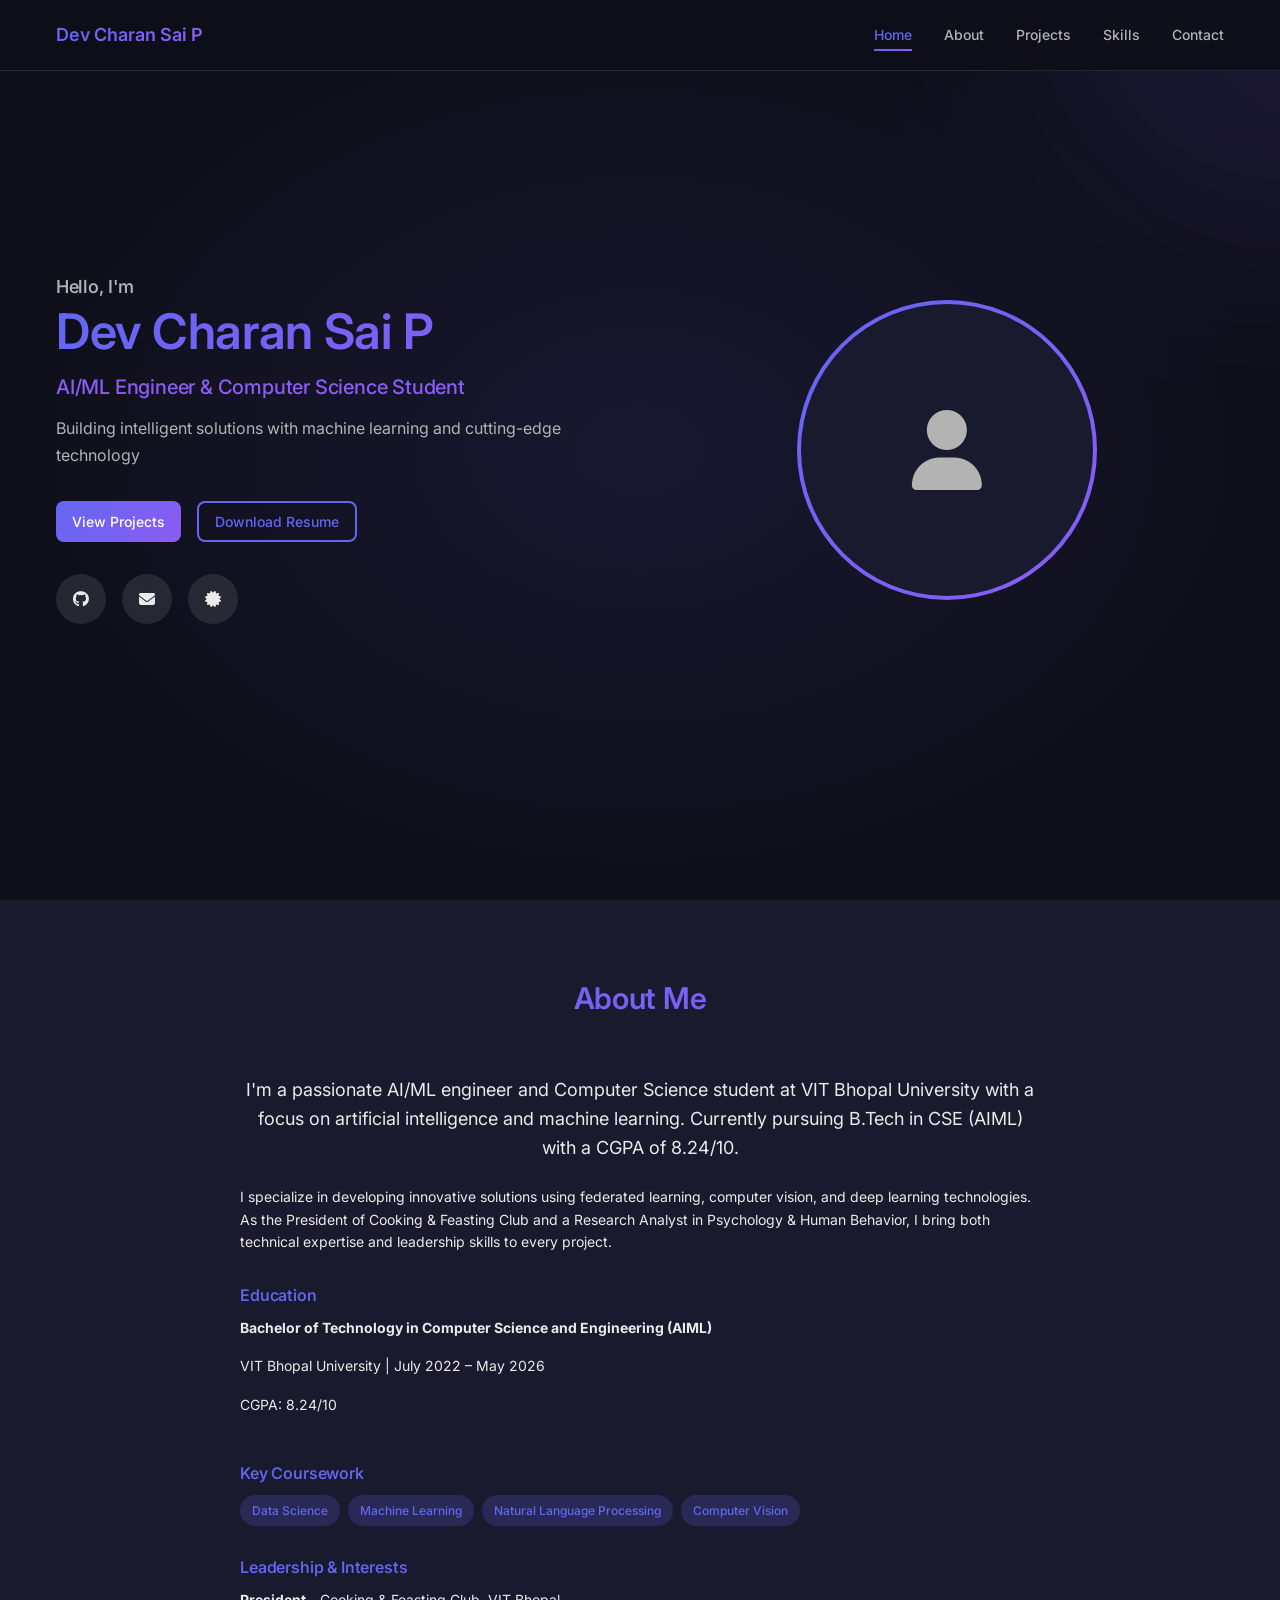
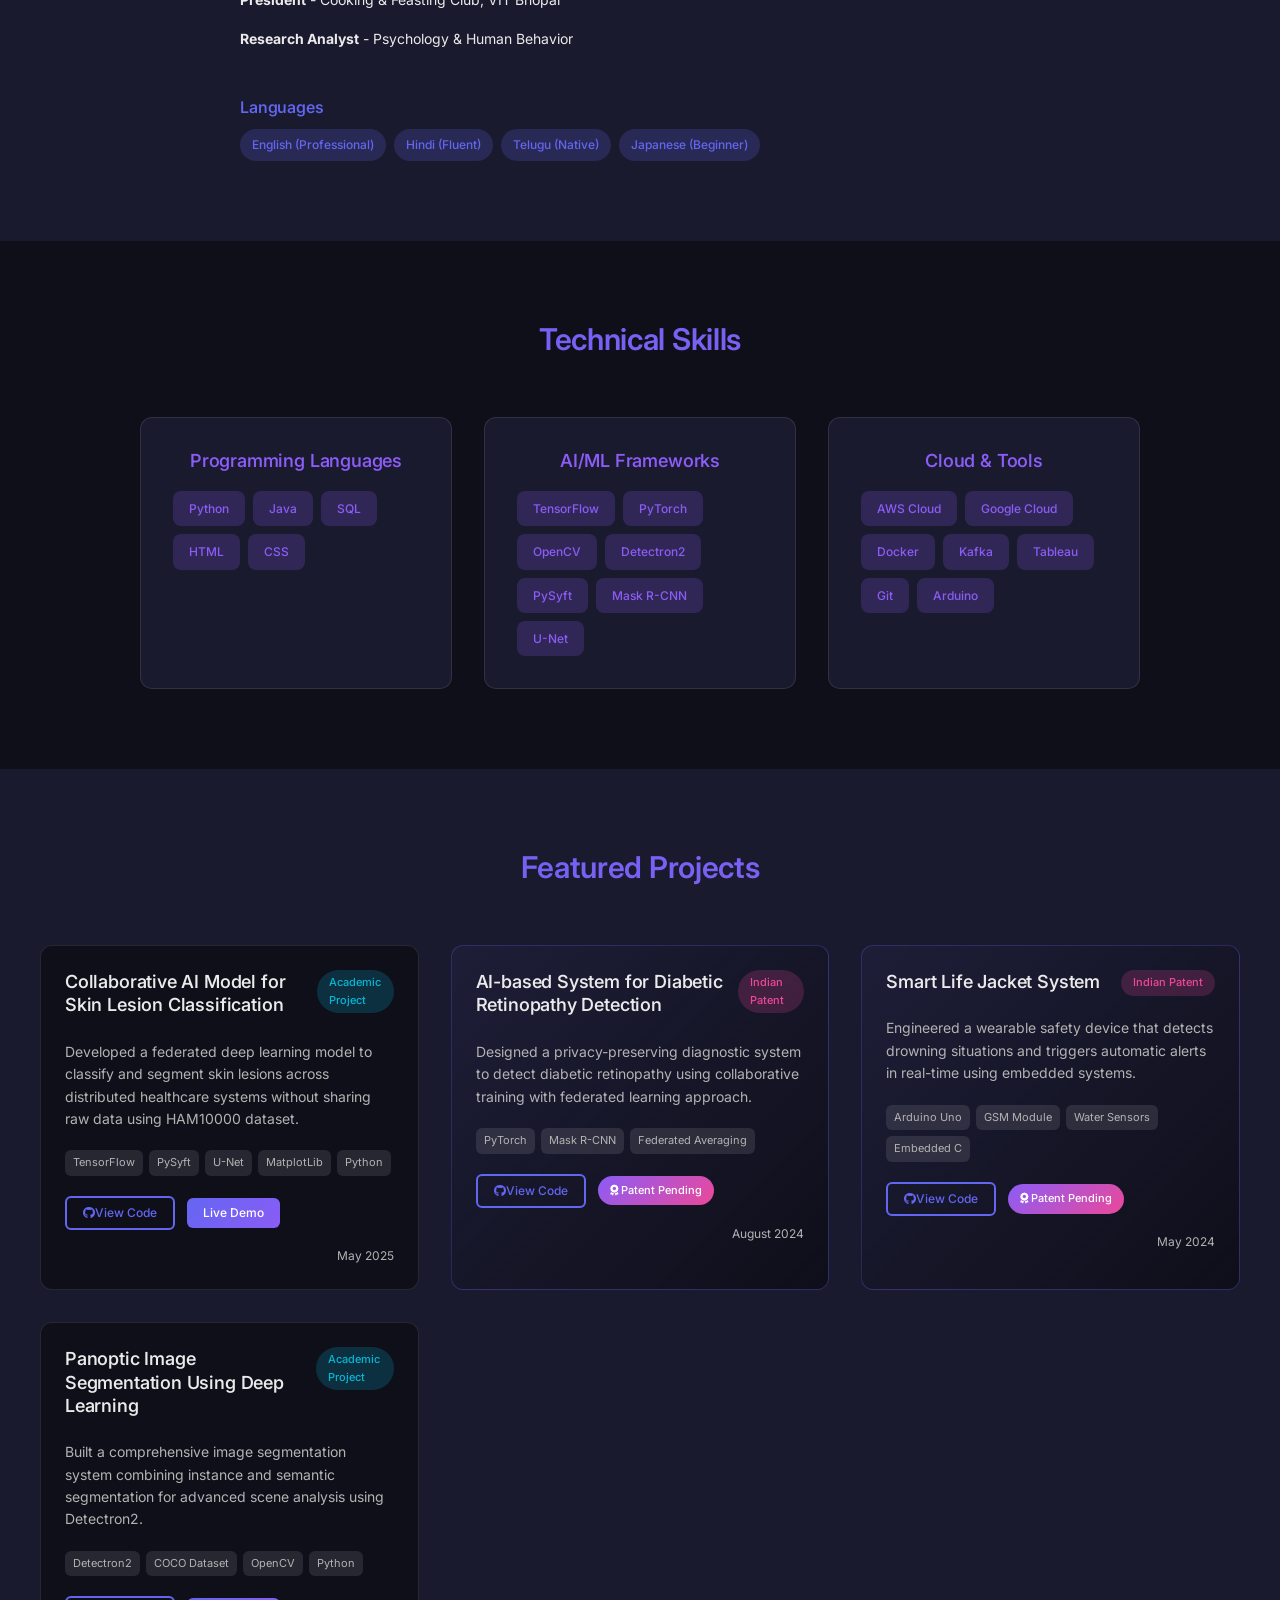
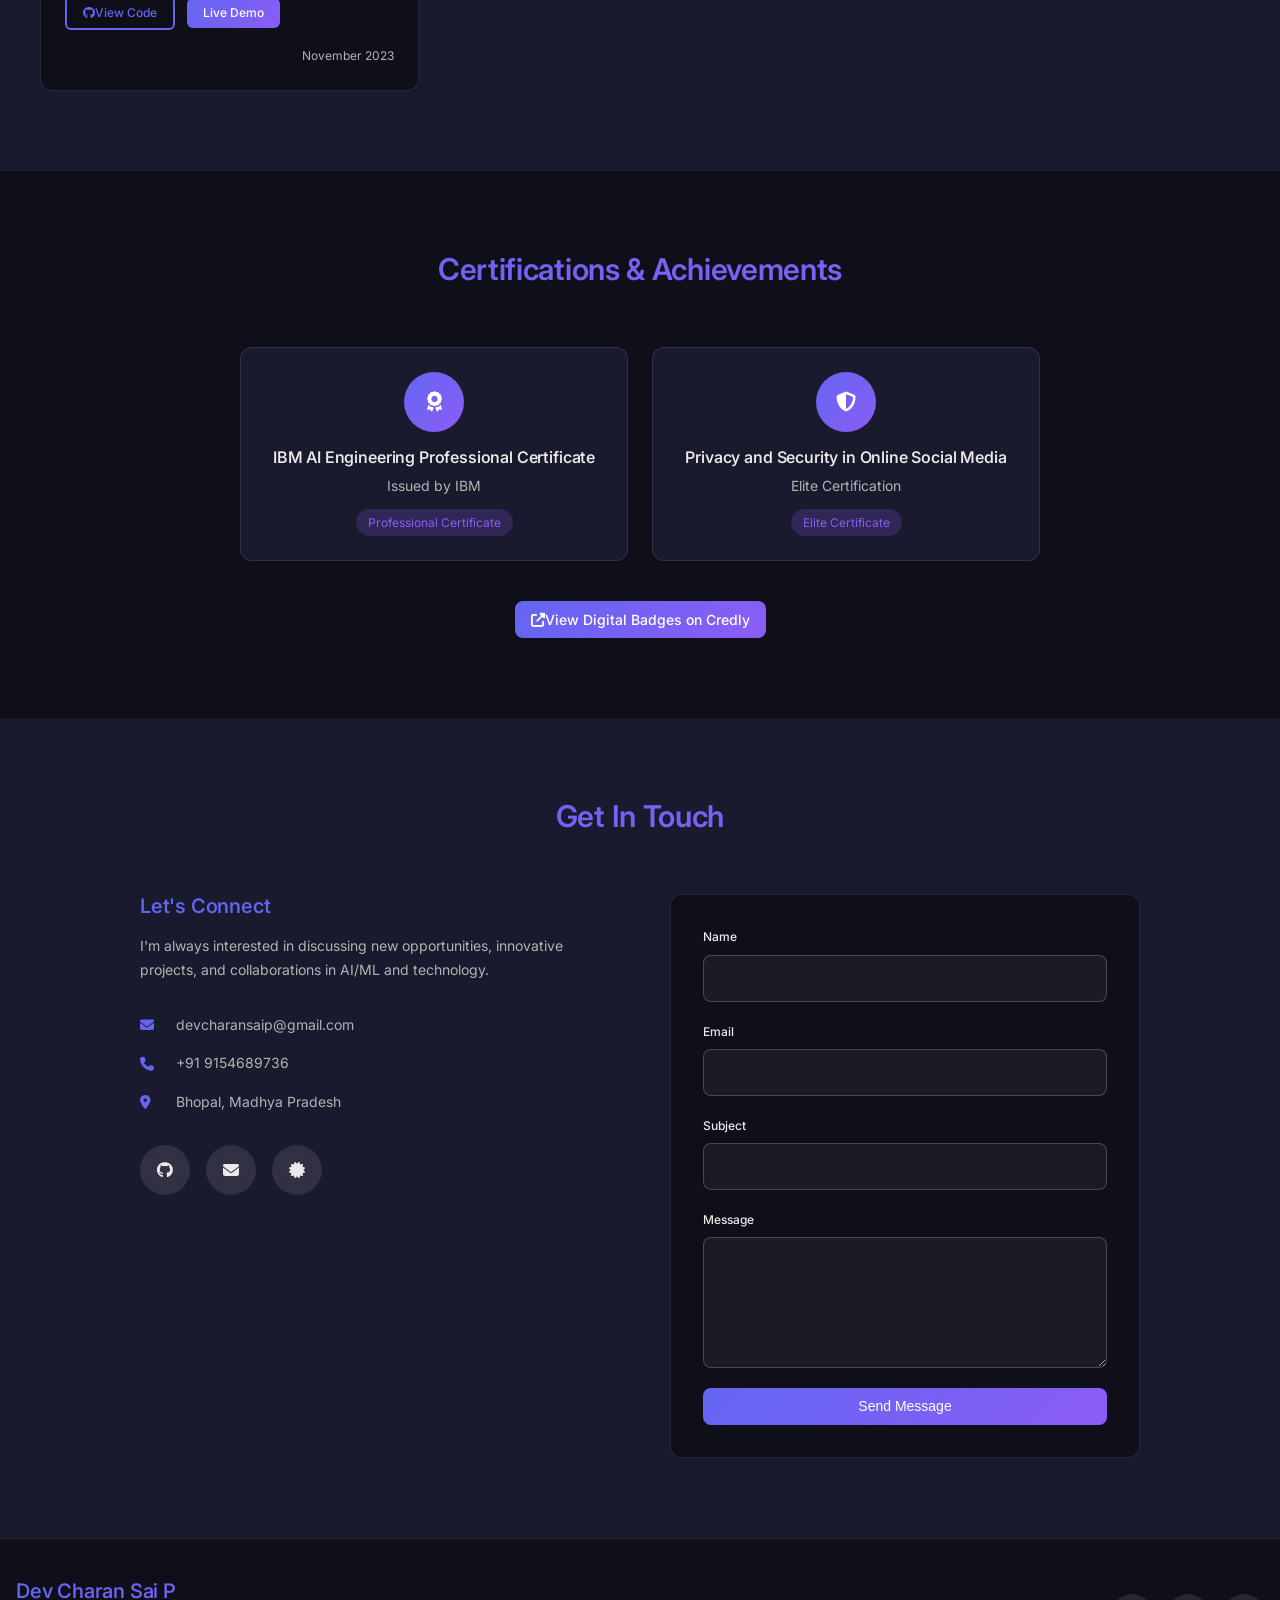
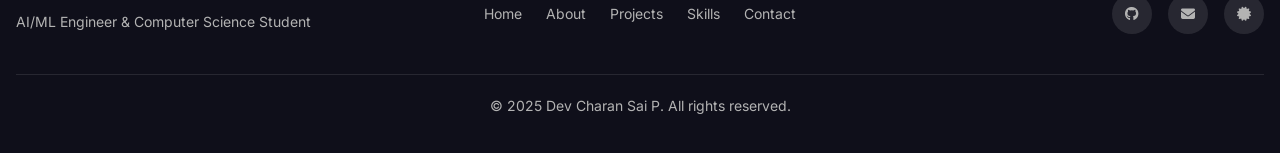
==== index.html @ 5c7ad980 "Add files via upload" ====
<!DOCTYPE html>
<html lang="en">
<head>
    <meta charset="UTF-8">
    <meta name="viewport" content="width=device-width, initial-scale=1.0">
    <title>Dev Charan Sai P - AI/ML Engineer & Computer Science Student</title>
    <meta name="description" content="AI/ML Engineer and Computer Science student specializing in federated learning, computer vision, and deep learning technologies.">
    <meta name="keywords" content="AI, Machine Learning, Computer Vision, Python, TensorFlow, PyTorch, Portfolio">
    <meta name="author" content="Dev Charan Sai P">
    <link rel="stylesheet" href="style.css">
    <link rel="preconnect" href="https://fonts.googleapis.com">
    <link rel="preconnect" href="https://fonts.gstatic.com" crossorigin>
    <link href="https://fonts.googleapis.com/css2?family=Inter:wght@300;400;500;600;700&display=swap" rel="stylesheet">
    <link rel="stylesheet" href="https://cdnjs.cloudflare.com/ajax/libs/font-awesome/6.4.0/css/all.min.css">
</head>
<body>
    <!-- Navigation -->
    <nav class="navbar" id="navbar">
        <div class="nav-container">
            <div class="nav-logo">
                <a href="#home">Dev Charan Sai P</a>
            </div>
            <div class="nav-menu" id="nav-menu">
                <a href="#home" class="nav-link">Home</a>
                <a href="#about" class="nav-link">About</a>
                <a href="#projects" class="nav-link">Projects</a>
                <a href="#skills" class="nav-link">Skills</a>
                <a href="#contact" class="nav-link">Contact</a>
            </div>
            <div class="nav-toggle" id="nav-toggle">
                <span class="bar"></span>
                <span class="bar"></span>
                <span class="bar"></span>
            </div>
        </div>
    </nav>

    <!-- Hero Section -->
    <section id="home" class="hero">
        <div class="hero-container">
            <div class="hero-content">
                <div class="hero-text">
                    <h1 class="hero-title">
                        <span class="hero-greeting">Hello, I'm</span>
                        <span class="hero-name">Dev Charan Sai P</span>
                    </h1>
                    <h2 class="hero-subtitle">AI/ML Engineer & Computer Science Student</h2>
                    <p class="hero-description">Building intelligent solutions with machine learning and cutting-edge technology</p>
                    
                    <div class="hero-buttons">
                        <a href="#projects" class="btn btn--primary">View Projects</a>
                        <a href="#contact" class="btn btn--outline">Download Resume</a>
                    </div>

                    <div class="hero-social">
                        <a href="https://github.com/DevCharanSaiP" target="_blank" class="social-link">
                            <i class="fab fa-github"></i>
                        </a>
                        <a href="mailto:devcharansaip@gmail.com" class="social-link">
                            <i class="fas fa-envelope"></i>
                        </a>
                        <a href="https://www.credly.com/users/dev-charan-sai-p.320426ea" target="_blank" class="social-link">
                            <i class="fas fa-certificate"></i>
                        </a>
                    </div>
                </div>
                <div class="hero-image">
                    <div class="hero-photo">
                        <div class="photo-placeholder">
                            <i class="fas fa-user"></i>
                        </div>
                    </div>
                </div>
            </div>
        </div>
    </section>

    <!-- About Section -->
    <section id="about" class="about">
        <div class="container">
            <h2 class="section-title">About Me</h2>
            <div class="about-content">
                <div class="about-text">
                    <p class="about-intro">I'm a passionate AI/ML engineer and Computer Science student at VIT Bhopal University with a focus on artificial intelligence and machine learning. Currently pursuing B.Tech in CSE (AIML) with a CGPA of 8.24/10.</p>
                    
                    <p>I specialize in developing innovative solutions using federated learning, computer vision, and deep learning technologies. As the President of Cooking & Feasting Club and a Research Analyst in Psychology & Human Behavior, I bring both technical expertise and leadership skills to every project.</p>

                    <div class="about-details">
                        <div class="detail-item">
                            <h4>Education</h4>
                            <p><strong>Bachelor of Technology in Computer Science and Engineering (AIML)</strong></p>
                            <p>VIT Bhopal University | July 2022 – May 2026</p>
                            <p>CGPA: 8.24/10</p>
                        </div>
                        
                        <div class="detail-item">
                            <h4>Key Coursework</h4>
                            <div class="coursework-tags">
                                <span class="tag">Data Science</span>
                                <span class="tag">Machine Learning</span>
                                <span class="tag">Natural Language Processing</span>
                                <span class="tag">Computer Vision</span>
                            </div>
                        </div>

                        <div class="detail-item">
                            <h4>Leadership & Interests</h4>
                            <p><strong>President</strong> - Cooking & Feasting Club, VIT Bhopal</p>
                            <p><strong>Research Analyst</strong> - Psychology & Human Behavior</p>
                        </div>

                        <div class="detail-item">
                            <h4>Languages</h4>
                            <div class="languages">
                                <span class="language">English (Professional)</span>
                                <span class="language">Hindi (Fluent)</span>
                                <span class="language">Telugu (Native)</span>
                                <span class="language">Japanese (Beginner)</span>
                            </div>
                        </div>
                    </div>
                </div>
            </div>
        </div>
    </section>

    <!-- Skills Section -->
    <section id="skills" class="skills">
        <div class="container">
            <h2 class="section-title">Technical Skills</h2>
            <div class="skills-grid">
                <div class="skill-category">
                    <h3 class="category-title">Programming Languages</h3>
                    <div class="skill-tags">
                        <span class="skill-tag">Python</span>
                        <span class="skill-tag">Java</span>
                        <span class="skill-tag">SQL</span>
                        <span class="skill-tag">HTML</span>
                        <span class="skill-tag">CSS</span>
                    </div>
                </div>
                
                <div class="skill-category">
                    <h3 class="category-title">AI/ML Frameworks</h3>
                    <div class="skill-tags">
                        <span class="skill-tag">TensorFlow</span>
                        <span class="skill-tag">PyTorch</span>
                        <span class="skill-tag">OpenCV</span>
                        <span class="skill-tag">Detectron2</span>
                        <span class="skill-tag">PySyft</span>
                        <span class="skill-tag">Mask R-CNN</span>
                        <span class="skill-tag">U-Net</span>
                    </div>
                </div>
                
                <div class="skill-category">
                    <h3 class="category-title">Cloud & Tools</h3>
                    <div class="skill-tags">
                        <span class="skill-tag">AWS Cloud</span>
                        <span class="skill-tag">Google Cloud</span>
                        <span class="skill-tag">Docker</span>
                        <span class="skill-tag">Kafka</span>
                        <span class="skill-tag">Tableau</span>
                        <span class="skill-tag">Git</span>
                        <span class="skill-tag">Arduino</span>
                    </div>
                </div>
            </div>
        </div>
    </section>

    <!-- Projects Section -->
    <section id="projects" class="projects">
        <div class="container">
            <h2 class="section-title">Featured Projects</h2>
            <div class="projects-grid">
                <div class="project-card">
                    <div class="project-header">
                        <h3 class="project-title">Collaborative AI Model for Skin Lesion Classification</h3>
                        <div class="project-type">Academic Project</div>
                    </div>
                    <p class="project-description">Developed a federated deep learning model to classify and segment skin lesions across distributed healthcare systems without sharing raw data using HAM10000 dataset.</p>
                    <div class="project-tech">
                        <span class="tech-tag">TensorFlow</span>
                        <span class="tech-tag">PySyft</span>
                        <span class="tech-tag">U-Net</span>
                        <span class="tech-tag">MatplotLib</span>
                        <span class="tech-tag">Python</span>
                    </div>
                    <div class="project-links">
                        <a href="https://github.com/DevCharanSaiP" target="_blank" class="btn btn--sm btn--outline">
                            <i class="fab fa-github"></i> View Code
                        </a>
                        <a href="#" class="btn btn--sm btn--primary">Live Demo</a>
                    </div>
                    <div class="project-date">May 2025</div>
                </div>

                <div class="project-card featured">
                    <div class="project-header">
                        <h3 class="project-title">AI-based System for Diabetic Retinopathy Detection</h3>
                        <div class="project-type patent">Indian Patent</div>
                    </div>
                    <p class="project-description">Designed a privacy-preserving diagnostic system to detect diabetic retinopathy using collaborative training with federated learning approach.</p>
                    <div class="project-tech">
                        <span class="tech-tag">PyTorch</span>
                        <span class="tech-tag">Mask R-CNN</span>
                        <span class="tech-tag">Federated Averaging</span>
                    </div>
                    <div class="project-links">
                        <a href="https://github.com/DevCharanSaiP" target="_blank" class="btn btn--sm btn--outline">
                            <i class="fab fa-github"></i> View Code
                        </a>
                        <span class="patent-badge">
                            <i class="fas fa-award"></i> Patent Pending
                        </span>
                    </div>
                    <div class="project-date">August 2024</div>
                </div>

                <div class="project-card featured">
                    <div class="project-header">
                        <h3 class="project-title">Smart Life Jacket System</h3>
                        <div class="project-type patent">Indian Patent</div>
                    </div>
                    <p class="project-description">Engineered a wearable safety device that detects drowning situations and triggers automatic alerts in real-time using embedded systems.</p>
                    <div class="project-tech">
                        <span class="tech-tag">Arduino Uno</span>
                        <span class="tech-tag">GSM Module</span>
                        <span class="tech-tag">Water Sensors</span>
                        <span class="tech-tag">Embedded C</span>
                    </div>
                    <div class="project-links">
                        <a href="https://github.com/DevCharanSaiP" target="_blank" class="btn btn--sm btn--outline">
                            <i class="fab fa-github"></i> View Code
                        </a>
                        <span class="patent-badge">
                            <i class="fas fa-award"></i> Patent Pending
                        </span>
                    </div>
                    <div class="project-date">May 2024</div>
                </div>

                <div class="project-card">
                    <div class="project-header">
                        <h3 class="project-title">Panoptic Image Segmentation Using Deep Learning</h3>
                        <div class="project-type">Academic Project</div>
                    </div>
                    <p class="project-description">Built a comprehensive image segmentation system combining instance and semantic segmentation for advanced scene analysis using Detectron2.</p>
                    <div class="project-tech">
                        <span class="tech-tag">Detectron2</span>
                        <span class="tech-tag">COCO Dataset</span>
                        <span class="tech-tag">OpenCV</span>
                        <span class="tech-tag">Python</span>
                    </div>
                    <div class="project-links">
                        <a href="https://github.com/DevCharanSaiP" target="_blank" class="btn btn--sm btn--outline">
                            <i class="fab fa-github"></i> View Code
                        </a>
                        <a href="#" class="btn btn--sm btn--primary">Live Demo</a>
                    </div>
                    <div class="project-date">November 2023</div>
                </div>
            </div>
        </div>
    </section>

    <!-- Certifications Section -->
    <section id="certifications" class="certifications">
        <div class="container">
            <h2 class="section-title">Certifications & Achievements</h2>
            <div class="certifications-grid">
                <div class="cert-card">
                    <div class="cert-icon">
                        <i class="fas fa-award"></i>
                    </div>
                    <h3 class="cert-title">IBM AI Engineering Professional Certificate</h3>
                    <p class="cert-issuer">Issued by IBM</p>
                    <div class="cert-type">Professional Certificate</div>
                </div>
                
                <div class="cert-card">
                    <div class="cert-icon">
                        <i class="fas fa-shield-alt"></i>
                    </div>
                    <h3 class="cert-title">Privacy and Security in Online Social Media</h3>
                    <p class="cert-issuer">Elite Certification</p>
                    <div class="cert-type">Elite Certificate</div>
                </div>
            </div>
            
            <div class="credly-link">
                <a href="https://www.credly.com/users/dev-charan-sai-p.320426ea" target="_blank" class="btn btn--primary">
                    <i class="fas fa-external-link-alt"></i> View Digital Badges on Credly
                </a>
            </div>
        </div>
    </section>

    <!-- Contact Section -->
    <section id="contact" class="contact">
        <div class="container">
            <h2 class="section-title">Get In Touch</h2>
            <div class="contact-content">
                <div class="contact-info">
                    <h3>Let's Connect</h3>
                    <p>I'm always interested in discussing new opportunities, innovative projects, and collaborations in AI/ML and technology.</p>
                    
                    <div class="contact-details">
                        <div class="contact-item">
                            <i class="fas fa-envelope"></i>
                            <span>devcharansaip@gmail.com</span>
                        </div>
                        <div class="contact-item">
                            <i class="fas fa-phone"></i>
                            <span>+91 9154689736</span>
                        </div>
                        <div class="contact-item">
                            <i class="fas fa-map-marker-alt"></i>
                            <span>Bhopal, Madhya Pradesh</span>
                        </div>
                    </div>

                    <div class="contact-social">
                        <a href="https://github.com/DevCharanSaiP" target="_blank" class="social-link">
                            <i class="fab fa-github"></i>
                        </a>
                        <a href="mailto:devcharansaip@gmail.com" class="social-link">
                            <i class="fas fa-envelope"></i>
                        </a>
                        <a href="https://www.credly.com/users/dev-charan-sai-p.320426ea" target="_blank" class="social-link">
                            <i class="fas fa-certificate"></i>
                        </a>
                    </div>
                </div>

                <form class="contact-form" id="contact-form">
                    <div class="form-group">
                        <label for="name" class="form-label">Name</label>
                        <input type="text" id="name" name="name" class="form-control" required>
                        <span class="error-message" id="name-error"></span>
                    </div>
                    
                    <div class="form-group">
                        <label for="email" class="form-label">Email</label>
                        <input type="email" id="email" name="email" class="form-control" required>
                        <span class="error-message" id="email-error"></span>
                    </div>
                    
                    <div class="form-group">
                        <label for="subject" class="form-label">Subject</label>
                        <input type="text" id="subject" name="subject" class="form-control" required>
                        <span class="error-message" id="subject-error"></span>
                    </div>
                    
                    <div class="form-group">
                        <label for="message" class="form-label">Message</label>
                        <textarea id="message" name="message" class="form-control" rows="5" required></textarea>
                        <span class="error-message" id="message-error"></span>
                    </div>
                    
                    <button type="submit" class="btn btn--primary btn--full-width">Send Message</button>
                </form>
            </div>
        </div>
    </section>

    <!-- Footer -->
    <footer class="footer">
        <div class="container">
            <div class="footer-content">
                <div class="footer-info">
                    <h3>Dev Charan Sai P</h3>
                    <p>AI/ML Engineer & Computer Science Student</p>
                </div>
                
                <div class="footer-links">
                    <a href="#home">Home</a>
                    <a href="#about">About</a>
                    <a href="#projects">Projects</a>
                    <a href="#skills">Skills</a>
                    <a href="#contact">Contact</a>
                </div>
                
                <div class="footer-social">
                    <a href="https://github.com/DevCharanSaiP" target="_blank">
                        <i class="fab fa-github"></i>
                    </a>
                    <a href="mailto:devcharansaip@gmail.com">
                        <i class="fas fa-envelope"></i>
                    </a>
                    <a href="https://www.credly.com/users/dev-charan-sai-p.320426ea" target="_blank">
                        <i class="fas fa-certificate"></i>
                    </a>
                </div>
            </div>
            
            <div class="footer-bottom">
                <p>&copy; 2025 Dev Charan Sai P. All rights reserved.</p>
            </div>
        </div>
    </footer>

    <script src="app.js"></script>
</body>
</html>
---- style.css ----
:root {
  /* Primitive Color Tokens */
  --color-white: rgba(255, 255, 255, 1);
  --color-black: rgba(0, 0, 0, 1);
  --color-cream-50: rgba(252, 252, 249, 1);
  --color-cream-100: rgba(255, 255, 253, 1);
  --color-gray-200: rgba(245, 245, 245, 1);
  --color-gray-300: rgba(167, 169, 169, 1);
  --color-gray-400: rgba(119, 124, 124, 1);
  --color-slate-500: rgba(98, 108, 113, 1);
  --color-brown-600: rgba(94, 82, 64, 1);
  --color-charcoal-700: rgba(31, 33, 33, 1);
  --color-charcoal-800: rgba(38, 40, 40, 1);
  --color-slate-900: rgba(19, 52, 59, 1);
  --color-teal-300: rgba(50, 184, 198, 1);
  --color-teal-400: rgba(45, 166, 178, 1);
  --color-teal-500: rgba(33, 128, 141, 1);
  --color-teal-600: rgba(29, 116, 128, 1);
  --color-teal-700: rgba(26, 104, 115, 1);
  --color-teal-800: rgba(41, 150, 161, 1);
  --color-red-400: rgba(255, 84, 89, 1);
  --color-red-500: rgba(192, 21, 47, 1);
  --color-orange-400: rgba(230, 129, 97, 1);
  --color-orange-500: rgba(168, 75, 47, 1);

  /* RGB versions for opacity control */
  --color-brown-600-rgb: 94, 82, 64;
  --color-teal-500-rgb: 33, 128, 141;
  --color-slate-900-rgb: 19, 52, 59;
  --color-slate-500-rgb: 98, 108, 113;
  --color-red-500-rgb: 192, 21, 47;
  --color-red-400-rgb: 255, 84, 89;
  --color-orange-500-rgb: 168, 75, 47;
  --color-orange-400-rgb: 230, 129, 97;

  /* Background color tokens (Light Mode) */
  --color-bg-1: rgba(59, 130, 246, 0.08); /* Light blue */
  --color-bg-2: rgba(245, 158, 11, 0.08); /* Light yellow */
  --color-bg-3: rgba(34, 197, 94, 0.08); /* Light green */
  --color-bg-4: rgba(239, 68, 68, 0.08); /* Light red */
  --color-bg-5: rgba(147, 51, 234, 0.08); /* Light purple */
  --color-bg-6: rgba(249, 115, 22, 0.08); /* Light orange */
  --color-bg-7: rgba(236, 72, 153, 0.08); /* Light pink */
  --color-bg-8: rgba(6, 182, 212, 0.08); /* Light cyan */

  /* Semantic Color Tokens (Light Mode) */
  --color-background: var(--color-cream-50);
  --color-surface: var(--color-cream-100);
  --color-text: var(--color-slate-900);
  --color-text-secondary: var(--color-slate-500);
  --color-primary: var(--color-teal-500);
  --color-primary-hover: var(--color-teal-600);
  --color-primary-active: var(--color-teal-700);
  --color-secondary: rgba(var(--color-brown-600-rgb), 0.12);
  --color-secondary-hover: rgba(var(--color-brown-600-rgb), 0.2);
  --color-secondary-active: rgba(var(--color-brown-600-rgb), 0.25);
  --color-border: rgba(var(--color-brown-600-rgb), 0.2);
  --color-btn-primary-text: var(--color-cream-50);
  --color-card-border: rgba(var(--color-brown-600-rgb), 0.12);
  --color-card-border-inner: rgba(var(--color-brown-600-rgb), 0.12);
  --color-error: var(--color-red-500);
  --color-success: var(--color-teal-500);
  --color-warning: var(--color-orange-500);
  --color-info: var(--color-slate-500);
  --color-focus-ring: rgba(var(--color-teal-500-rgb), 0.4);
  --color-select-caret: rgba(var(--color-slate-900-rgb), 0.8);

  /* Common style patterns */
  --focus-ring: 0 0 0 3px var(--color-focus-ring);
  --focus-outline: 2px solid var(--color-primary);
  --status-bg-opacity: 0.15;
  --status-border-opacity: 0.25;
  --select-caret-light: url("data:image/svg+xml,%3Csvg xmlns='http://www.w3.org/2000/svg' width='16' height='16' viewBox='0 0 24 24' fill='none' stroke='%23134252' stroke-width='2' stroke-linecap='round' stroke-linejoin='round'%3E%3Cpolyline points='6 9 12 15 18 9'%3E%3C/polyline%3E%3C/svg%3E");
  --select-caret-dark: url("data:image/svg+xml,%3Csvg xmlns='http://www.w3.org/2000/svg' width='16' height='16' viewBox='0 0 24 24' fill='none' stroke='%23f5f5f5' stroke-width='2' stroke-linecap='round' stroke-linejoin='round'%3E%3Cpolyline points='6 9 12 15 18 9'%3E%3C/polyline%3E%3C/svg%3E");

  /* RGB versions for opacity control */
  --color-success-rgb: 33, 128, 141;
  --color-error-rgb: 192, 21, 47;
  --color-warning-rgb: 168, 75, 47;
  --color-info-rgb: 98, 108, 113;

  /* Typography */
  --font-family-base: "FKGroteskNeue", "Geist", "Inter", -apple-system,
    BlinkMacSystemFont, "Segoe UI", Roboto, sans-serif;
  --font-family-mono: "Berkeley Mono", ui-monospace, SFMono-Regular, Menlo,
    Monaco, Consolas, monospace;
  --font-size-xs: 11px;
  --font-size-sm: 12px;
  --font-size-base: 14px;
  --font-size-md: 14px;
  --font-size-lg: 16px;
  --font-size-xl: 18px;
  --font-size-2xl: 20px;
  --font-size-3xl: 24px;
  --font-size-4xl: 30px;
  --font-weight-normal: 400;
  --font-weight-medium: 500;
  --font-weight-semibold: 550;
  --font-weight-bold: 600;
  --line-height-tight: 1.2;
  --line-height-normal: 1.5;
  --letter-spacing-tight: -0.01em;

  /* Spacing */
  --space-0: 0;
  --space-1: 1px;
  --space-2: 2px;
  --space-4: 4px;
  --space-6: 6px;
  --space-8: 8px;
  --space-10: 10px;
  --space-12: 12px;
  --space-16: 16px;
  --space-20: 20px;
  --space-24: 24px;
  --space-32: 32px;

  /* Border Radius */
  --radius-sm: 6px;
  --radius-base: 8px;
  --radius-md: 10px;
  --radius-lg: 12px;
  --radius-full: 9999px;

  /* Shadows */
  --shadow-xs: 0 1px 2px rgba(0, 0, 0, 0.02);
  --shadow-sm: 0 1px 3px rgba(0, 0, 0, 0.04), 0 1px 2px rgba(0, 0, 0, 0.02);
  --shadow-md: 0 4px 6px -1px rgba(0, 0, 0, 0.04),
    0 2px 4px -1px rgba(0, 0, 0, 0.02);
  --shadow-lg: 0 10px 15px -3px rgba(0, 0, 0, 0.04),
    0 4px 6px -2px rgba(0, 0, 0, 0.02);
  --shadow-inset-sm: inset 0 1px 0 rgba(255, 255, 255, 0.15),
    inset 0 -1px 0 rgba(0, 0, 0, 0.03);

  /* Animation */
  --duration-fast: 150ms;
  --duration-normal: 250ms;
  --ease-standard: cubic-bezier(0.16, 1, 0.3, 1);

  /* Layout */
  --container-sm: 640px;
  --container-md: 768px;
  --container-lg: 1024px;
  --container-xl: 1280px;
}

/* Dark mode colors */
@media (prefers-color-scheme: dark) {
  :root {
    /* RGB versions for opacity control (Dark Mode) */
    --color-gray-400-rgb: 119, 124, 124;
    --color-teal-300-rgb: 50, 184, 198;
    --color-gray-300-rgb: 167, 169, 169;
    --color-gray-200-rgb: 245, 245, 245;

    /* Background color tokens (Dark Mode) */
    --color-bg-1: rgba(29, 78, 216, 0.15); /* Dark blue */
    --color-bg-2: rgba(180, 83, 9, 0.15); /* Dark yellow */
    --color-bg-3: rgba(21, 128, 61, 0.15); /* Dark green */
    --color-bg-4: rgba(185, 28, 28, 0.15); /* Dark red */
    --color-bg-5: rgba(107, 33, 168, 0.15); /* Dark purple */
    --color-bg-6: rgba(194, 65, 12, 0.15); /* Dark orange */
    --color-bg-7: rgba(190, 24, 93, 0.15); /* Dark pink */
    --color-bg-8: rgba(8, 145, 178, 0.15); /* Dark cyan */
    
    /* Semantic Color Tokens (Dark Mode) */
    --color-background: var(--color-charcoal-700);
    --color-surface: var(--color-charcoal-800);
    --color-text: var(--color-gray-200);
    --color-text-secondary: rgba(var(--color-gray-300-rgb), 0.7);
    --color-primary: var(--color-teal-300);
    --color-primary-hover: var(--color-teal-400);
    --color-primary-active: var(--color-teal-800);
    --color-secondary: rgba(var(--color-gray-400-rgb), 0.15);
    --color-secondary-hover: rgba(var(--color-gray-400-rgb), 0.25);
    --color-secondary-active: rgba(var(--color-gray-400-rgb), 0.3);
    --color-border: rgba(var(--color-gray-400-rgb), 0.3);
    --color-error: var(--color-red-400);
    --color-success: var(--color-teal-300);
    --color-warning: var(--color-orange-400);
    --color-info: var(--color-gray-300);
    --color-focus-ring: rgba(var(--color-teal-300-rgb), 0.4);
    --color-btn-primary-text: var(--color-slate-900);
    --color-card-border: rgba(var(--color-gray-400-rgb), 0.2);
    --color-card-border-inner: rgba(var(--color-gray-400-rgb), 0.15);
    --shadow-inset-sm: inset 0 1px 0 rgba(255, 255, 255, 0.1),
      inset 0 -1px 0 rgba(0, 0, 0, 0.15);
    --button-border-secondary: rgba(var(--color-gray-400-rgb), 0.2);
    --color-border-secondary: rgba(var(--color-gray-400-rgb), 0.2);
    --color-select-caret: rgba(var(--color-gray-200-rgb), 0.8);

    /* Common style patterns - updated for dark mode */
    --focus-ring: 0 0 0 3px var(--color-focus-ring);
    --focus-outline: 2px solid var(--color-primary);
    --status-bg-opacity: 0.15;
    --status-border-opacity: 0.25;
    --select-caret-light: url("data:image/svg+xml,%3Csvg xmlns='http://www.w3.org/2000/svg' width='16' height='16' viewBox='0 0 24 24' fill='none' stroke='%23134252' stroke-width='2' stroke-linecap='round' stroke-linejoin='round'%3E%3Cpolyline points='6 9 12 15 18 9'%3E%3C/polyline%3E%3C/svg%3E");
    --select-caret-dark: url("data:image/svg+xml,%3Csvg xmlns='http://www.w3.org/2000/svg' width='16' height='16' viewBox='0 0 24 24' fill='none' stroke='%23f5f5f5' stroke-width='2' stroke-linecap='round' stroke-linejoin='round'%3E%3Cpolyline points='6 9 12 15 18 9'%3E%3C/polyline%3E%3C/svg%3E");

    /* RGB versions for dark mode */
    --color-success-rgb: var(--color-teal-300-rgb);
    --color-error-rgb: var(--color-red-400-rgb);
    --color-warning-rgb: var(--color-orange-400-rgb);
    --color-info-rgb: var(--color-gray-300-rgb);
  }
}

/* Data attribute for manual theme switching */
[data-color-scheme="dark"] {
  /* RGB versions for opacity control (dark mode) */
  --color-gray-400-rgb: 119, 124, 124;
  --color-teal-300-rgb: 50, 184, 198;
  --color-gray-300-rgb: 167, 169, 169;
  --color-gray-200-rgb: 245, 245, 245;

  /* Colorful background palette - Dark Mode */
  --color-bg-1: rgba(29, 78, 216, 0.15); /* Dark blue */
  --color-bg-2: rgba(180, 83, 9, 0.15); /* Dark yellow */
  --color-bg-3: rgba(21, 128, 61, 0.15); /* Dark green */
  --color-bg-4: rgba(185, 28, 28, 0.15); /* Dark red */
  --color-bg-5: rgba(107, 33, 168, 0.15); /* Dark purple */
  --color-bg-6: rgba(194, 65, 12, 0.15); /* Dark orange */
  --color-bg-7: rgba(190, 24, 93, 0.15); /* Dark pink */
  --color-bg-8: rgba(8, 145, 178, 0.15); /* Dark cyan */
  
  /* Semantic Color Tokens (Dark Mode) */
  --color-background: var(--color-charcoal-700);
  --color-surface: var(--color-charcoal-800);
  --color-text: var(--color-gray-200);
  --color-text-secondary: rgba(var(--color-gray-300-rgb), 0.7);
  --color-primary: var(--color-teal-300);
  --color-primary-hover: var(--color-teal-400);
  --color-primary-active: var(--color-teal-800);
  --color-secondary: rgba(var(--color-gray-400-rgb), 0.15);
  --color-secondary-hover: rgba(var(--color-gray-400-rgb), 0.25);
  --color-secondary-active: rgba(var(--color-gray-400-rgb), 0.3);
  --color-border: rgba(var(--color-gray-400-rgb), 0.3);
  --color-error: var(--color-red-400);
  --color-success: var(--color-teal-300);
  --color-warning: var(--color-orange-400);
  --color-info: var(--color-gray-300);
  --color-focus-ring: rgba(var(--color-teal-300-rgb), 0.4);
  --color-btn-primary-text: var(--color-slate-900);
  --color-card-border: rgba(var(--color-gray-400-rgb), 0.15);
  --color-card-border-inner: rgba(var(--color-gray-400-rgb), 0.15);
  --shadow-inset-sm: inset 0 1px 0 rgba(255, 255, 255, 0.1),
    inset 0 -1px 0 rgba(0, 0, 0, 0.15);
  --color-border-secondary: rgba(var(--color-gray-400-rgb), 0.2);
  --color-select-caret: rgba(var(--color-gray-200-rgb), 0.8);

  /* Common style patterns - updated for dark mode */
  --focus-ring: 0 0 0 3px var(--color-focus-ring);
  --focus-outline: 2px solid var(--color-primary);
  --status-bg-opacity: 0.15;
  --status-border-opacity: 0.25;
  --select-caret-light: url("data:image/svg+xml,%3Csvg xmlns='http://www.w3.org/2000/svg' width='16' height='16' viewBox='0 0 24 24' fill='none' stroke='%23134252' stroke-width='2' stroke-linecap='round' stroke-linejoin='round'%3E%3Cpolyline points='6 9 12 15 18 9'%3E%3C/polyline%3E%3C/svg%3E");
  --select-caret-dark: url("data:image/svg+xml,%3Csvg xmlns='http://www.w3.org/2000/svg' width='16' height='16' viewBox='0 0 24 24' fill='none' stroke='%23f5f5f5' stroke-width='2' stroke-linecap='round' stroke-linejoin='round'%3E%3Cpolyline points='6 9 12 15 18 9'%3E%3C/polyline%3E%3C/svg%3E");

  /* RGB versions for dark mode */
  --color-success-rgb: var(--color-teal-300-rgb);
  --color-error-rgb: var(--color-red-400-rgb);
  --color-warning-rgb: var(--color-orange-400-rgb);
  --color-info-rgb: var(--color-gray-300-rgb);
}

[data-color-scheme="light"] {
  /* RGB versions for opacity control (light mode) */
  --color-brown-600-rgb: 94, 82, 64;
  --color-teal-500-rgb: 33, 128, 141;
  --color-slate-900-rgb: 19, 52, 59;
  
  /* Semantic Color Tokens (Light Mode) */
  --color-background: var(--color-cream-50);
  --color-surface: var(--color-cream-100);
  --color-text: var(--color-slate-900);
  --color-text-secondary: var(--color-slate-500);
  --color-primary: var(--color-teal-500);
  --color-primary-hover: var(--color-teal-600);
  --color-primary-active: var(--color-teal-700);
  --color-secondary: rgba(var(--color-brown-600-rgb), 0.12);
  --color-secondary-hover: rgba(var(--color-brown-600-rgb), 0.2);
  --color-secondary-active: rgba(var(--color-brown-600-rgb), 0.25);
  --color-border: rgba(var(--color-brown-600-rgb), 0.2);
  --color-btn-primary-text: var(--color-cream-50);
  --color-card-border: rgba(var(--color-brown-600-rgb), 0.12);
  --color-card-border-inner: rgba(var(--color-brown-600-rgb), 0.12);
  --color-error: var(--color-red-500);
  --color-success: var(--color-teal-500);
  --color-warning: var(--color-orange-500);
  --color-info: var(--color-slate-500);
  --color-focus-ring: rgba(var(--color-teal-500-rgb), 0.4);

  /* RGB versions for light mode */
  --color-success-rgb: var(--color-teal-500-rgb);
  --color-error-rgb: var(--color-red-500-rgb);
  --color-warning-rgb: var(--color-orange-500-rgb);
  --color-info-rgb: var(--color-slate-500-rgb);
}

/* Base styles */
html {
  font-size: var(--font-size-base);
  font-family: var(--font-family-base);
  line-height: var(--line-height-normal);
  color: var(--color-text);
  background-color: var(--color-background);
  -webkit-font-smoothing: antialiased;
  box-sizing: border-box;
}

body {
  margin: 0;
  padding: 0;
}

*,
*::before,
*::after {
  box-sizing: inherit;
}

/* Typography */
h1,
h2,
h3,
h4,
h5,
h6 {
  margin: 0;
  font-weight: var(--font-weight-semibold);
  line-height: var(--line-height-tight);
  color: var(--color-text);
  letter-spacing: var(--letter-spacing-tight);
}

h1 {
  font-size: var(--font-size-4xl);
}
h2 {
  font-size: var(--font-size-3xl);
}
h3 {
  font-size: var(--font-size-2xl);
}
h4 {
  font-size: var(--font-size-xl);
}
h5 {
  font-size: var(--font-size-lg);
}
h6 {
  font-size: var(--font-size-md);
}

p {
  margin: 0 0 var(--space-16) 0;
}

a {
  color: var(--color-primary);
  text-decoration: none;
  transition: color var(--duration-fast) var(--ease-standard);
}

a:hover {
  color: var(--color-primary-hover);
}

code,
pre {
  font-family: var(--font-family-mono);
  font-size: calc(var(--font-size-base) * 0.95);
  background-color: var(--color-secondary);
  border-radius: var(--radius-sm);
}

code {
  padding: var(--space-1) var(--space-4);
}

pre {
  padding: var(--space-16);
  margin: var(--space-16) 0;
  overflow: auto;
  border: 1px solid var(--color-border);
}

pre code {
  background: none;
  padding: 0;
}

/* Buttons */
.btn {
  display: inline-flex;
  align-items: center;
  justify-content: center;
  padding: var(--space-8) var(--space-16);
  border-radius: var(--radius-base);
  font-size: var(--font-size-base);
  font-weight: 500;
  line-height: 1.5;
  cursor: pointer;
  transition: all var(--duration-normal) var(--ease-standard);
  border: none;
  text-decoration: none;
  position: relative;
}

.btn:focus-visible {
  outline: none;
  box-shadow: var(--focus-ring);
}

.btn--primary {
  background: var(--color-primary);
  color: var(--color-btn-primary-text);
}

.btn--primary:hover {
  background: var(--color-primary-hover);
}

.btn--primary:active {
  background: var(--color-primary-active);
}

.btn--secondary {
  background: var(--color-secondary);
  color: var(--color-text);
}

.btn--secondary:hover {
  background: var(--color-secondary-hover);
}

.btn--secondary:active {
  background: var(--color-secondary-active);
}

.btn--outline {
  background: transparent;
  border: 1px solid var(--color-border);
  color: var(--color-text);
}

.btn--outline:hover {
  background: var(--color-secondary);
}

.btn--sm {
  padding: var(--space-4) var(--space-12);
  font-size: var(--font-size-sm);
  border-radius: var(--radius-sm);
}

.btn--lg {
  padding: var(--space-10) var(--space-20);
  font-size: var(--font-size-lg);
  border-radius: var(--radius-md);
}

.btn--full-width {
  width: 100%;
}

.btn:disabled {
  opacity: 0.5;
  cursor: not-allowed;
}

/* Form elements */
.form-control {
  display: block;
  width: 100%;
  padding: var(--space-8) var(--space-12);
  font-size: var(--font-size-md);
  line-height: 1.5;
  color: var(--color-text);
  background-color: var(--color-surface);
  border: 1px solid var(--color-border);
  border-radius: var(--radius-base);
  transition: border-color var(--duration-fast) var(--ease-standard),
    box-shadow var(--duration-fast) var(--ease-standard);
}

textarea.form-control {
  font-family: var(--font-family-base);
  font-size: var(--font-size-base);
}

select.form-control {
  padding: var(--space-8) var(--space-12);
  -webkit-appearance: none;
  -moz-appearance: none;
  appearance: none;
  background-image: var(--select-caret-light);
  background-repeat: no-repeat;
  background-position: right var(--space-12) center;
  background-size: 16px;
  padding-right: var(--space-32);
}

/* Add a dark mode specific caret */
@media (prefers-color-scheme: dark) {
  select.form-control {
    background-image: var(--select-caret-dark);
  }
}

/* Also handle data-color-scheme */
[data-color-scheme="dark"] select.form-control {
  background-image: var(--select-caret-dark);
}

[data-color-scheme="light"] select.form-control {
  background-image: var(--select-caret-light);
}

.form-control:focus {
  border-color: var(--color-primary);
  outline: var(--focus-outline);
}

.form-label {
  display: block;
  margin-bottom: var(--space-8);
  font-weight: var(--font-weight-medium);
  font-size: var(--font-size-sm);
}

.form-group {
  margin-bottom: var(--space-16);
}

/* Card component */
.card {
  background-color: var(--color-surface);
  border-radius: var(--radius-lg);
  border: 1px solid var(--color-card-border);
  box-shadow: var(--shadow-sm);
  overflow: hidden;
  transition: box-shadow var(--duration-normal) var(--ease-standard);
}

.card:hover {
  box-shadow: var(--shadow-md);
}

.card__body {
  padding: var(--space-16);
}

.card__header,
.card__footer {
  padding: var(--space-16);
  border-bottom: 1px solid var(--color-card-border-inner);
}

/* Status indicators - simplified with CSS variables */
.status {
  display: inline-flex;
  align-items: center;
  padding: var(--space-6) var(--space-12);
  border-radius: var(--radius-full);
  font-weight: var(--font-weight-medium);
  font-size: var(--font-size-sm);
}

.status--success {
  background-color: rgba(
    var(--color-success-rgb, 33, 128, 141),
    var(--status-bg-opacity)
  );
  color: var(--color-success);
  border: 1px solid
    rgba(var(--color-success-rgb, 33, 128, 141), var(--status-border-opacity));
}

.status--error {
  background-color: rgba(
    var(--color-error-rgb, 192, 21, 47),
    var(--status-bg-opacity)
  );
  color: var(--color-error);
  border: 1px solid
    rgba(var(--color-error-rgb, 192, 21, 47), var(--status-border-opacity));
}

.status--warning {
  background-color: rgba(
    var(--color-warning-rgb, 168, 75, 47),
    var(--status-bg-opacity)
  );
  color: var(--color-warning);
  border: 1px solid
    rgba(var(--color-warning-rgb, 168, 75, 47), var(--status-border-opacity));
}

.status--info {
  background-color: rgba(
    var(--color-info-rgb, 98, 108, 113),
    var(--status-bg-opacity)
  );
  color: var(--color-info);
  border: 1px solid
    rgba(var(--color-info-rgb, 98, 108, 113), var(--status-border-opacity));
}

/* Container layout */
.container {
  width: 100%;
  margin-right: auto;
  margin-left: auto;
  padding-right: var(--space-16);
  padding-left: var(--space-16);
}

@media (min-width: 640px) {
  .container {
    max-width: var(--container-sm);
  }
}
@media (min-width: 768px) {
  .container {
    max-width: var(--container-md);
  }
}
@media (min-width: 1024px) {
  .container {
    max-width: var(--container-lg);
  }
}
@media (min-width: 1280px) {
  .container {
    max-width: var(--container-xl);
  }
}

/* Utility classes */
.flex {
  display: flex;
}
.flex-col {
  flex-direction: column;
}
.items-center {
  align-items: center;
}
.justify-center {
  justify-content: center;
}
.justify-between {
  justify-content: space-between;
}
.gap-4 {
  gap: var(--space-4);
}
.gap-8 {
  gap: var(--space-8);
}
.gap-16 {
  gap: var(--space-16);
}

.m-0 {
  margin: 0;
}
.mt-8 {
  margin-top: var(--space-8);
}
.mb-8 {
  margin-bottom: var(--space-8);
}
.mx-8 {
  margin-left: var(--space-8);
  margin-right: var(--space-8);
}
.my-8 {
  margin-top: var(--space-8);
  margin-bottom: var(--space-8);
}

.p-0 {
  padding: 0;
}
.py-8 {
  padding-top: var(--space-8);
  padding-bottom: var(--space-8);
}
.px-8 {
  padding-left: var(--space-8);
  padding-right: var(--space-8);
}
.py-16 {
  padding-top: var(--space-16);
  padding-bottom: var(--space-16);
}
.px-16 {
  padding-left: var(--space-16);
  padding-right: var(--space-16);
}

.block {
  display: block;
}
.hidden {
  display: none;
}

/* Accessibility */
.sr-only {
  position: absolute;
  width: 1px;
  height: 1px;
  padding: 0;
  margin: -1px;
  overflow: hidden;
  clip: rect(0, 0, 0, 0);
  white-space: nowrap;
  border-width: 0;
}

:focus-visible {
  outline: var(--focus-outline);
  outline-offset: 2px;
}

/* Dark mode specifics */
[data-color-scheme="dark"] .btn--outline {
  border: 1px solid var(--color-border-secondary);
}

@font-face {
  font-family: 'FKGroteskNeue';
  src: url('https://r2cdn.perplexity.ai/fonts/FKGroteskNeue.woff2')
    format('woff2');
}

/* END PERPLEXITY DESIGN SYSTEM */
/* Custom properties for the portfolio theme */
:root {
  /* Override design system colors for dark theme */
  --color-background: #0f0f1a;
  --color-surface: #1a1a2e;
  --color-text: #eaeaea;
  --color-text-secondary: #b3b3b3;
  --color-primary: #6366f1;
  --color-primary-hover: #5855eb;
  --color-primary-active: #4f46e5;
  --color-accent: #8b5cf6;
  --color-accent-secondary: #06b6d4;
  
  /* Gradient colors */
  --gradient-primary: linear-gradient(135deg, #6366f1 0%, #8b5cf6 100%);
  --gradient-secondary: linear-gradient(135deg, #06b6d4 0%, #0891b2 100%);
  --gradient-accent: linear-gradient(135deg, #8b5cf6 0%, #ec4899 100%);
  
  /* Portfolio specific spacing */
  --section-padding: 80px 0;
  --hero-padding: 120px 0;
}

/* Base styles override */
html {
  scroll-behavior: smooth;
  background-color: var(--color-background);
}

body {
  font-family: 'Inter', var(--font-family-base);
  background-color: var(--color-background);
  color: var(--color-text);
  line-height: 1.6;
  overflow-x: hidden;
}

/* Navigation */
.navbar {
  position: fixed;
  top: 0;
  width: 100%;
  background: rgba(15, 15, 26, 0.95);
  backdrop-filter: blur(10px);
  border-bottom: 1px solid rgba(255, 255, 255, 0.1);
  z-index: 1000;
  transition: all var(--duration-normal) var(--ease-standard);
}

.navbar.scrolled {
  background: rgba(15, 15, 26, 0.98);
  box-shadow: 0 4px 20px rgba(0, 0, 0, 0.3);
}

.nav-container {
  max-width: 1200px;
  margin: 0 auto;
  padding: 0 var(--space-16);
  display: flex;
  justify-content: space-between;
  align-items: center;
  height: 70px;
}

.nav-logo a {
  font-size: var(--font-size-xl);
  font-weight: var(--font-weight-bold);
  color: var(--color-text);
  text-decoration: none;
  background: var(--gradient-primary);
  -webkit-background-clip: text;
  -webkit-text-fill-color: transparent;
  background-clip: text;
}

.nav-menu {
  display: flex;
  gap: var(--space-32);
}

.nav-link {
  color: var(--color-text-secondary);
  text-decoration: none;
  font-weight: var(--font-weight-medium);
  transition: all var(--duration-fast) var(--ease-standard);
  position: relative;
}

.nav-link:hover,
.nav-link.active {
  color: var(--color-primary);
}

.nav-link::after {
  content: '';
  position: absolute;
  width: 0;
  height: 2px;
  bottom: -5px;
  left: 0;
  background: var(--gradient-primary);
  transition: width var(--duration-normal) var(--ease-standard);
}

.nav-link:hover::after,
.nav-link.active::after {
  width: 100%;
}

.nav-toggle {
  display: none;
  flex-direction: column;
  cursor: pointer;
}

.bar {
  width: 25px;
  height: 3px;
  background: var(--color-text);
  margin: 3px 0;
  transition: 0.3s;
  border-radius: 2px;
}

/* Hero Section */
.hero {
  padding: var(--hero-padding);
  min-height: 100vh;
  display: flex;
  align-items: center;
  background: radial-gradient(ellipse at center, rgba(99, 102, 241, 0.1) 0%, rgba(15, 15, 26, 1) 70%);
  position: relative;
  overflow: hidden;
}

.hero::before {
  content: '';
  position: absolute;
  width: 500px;
  height: 500px;
  background: var(--gradient-primary);
  border-radius: 50%;
  top: -250px;
  right: -250px;
  opacity: 0.1;
  filter: blur(100px);
}

.hero-container {
  max-width: 1200px;
  margin: 0 auto;
  padding: 0 var(--space-16);
  width: 100%;
}

.hero-content {
  display: grid;
  grid-template-columns: 1fr 1fr;
  gap: 60px;
  align-items: center;
}

.hero-greeting {
  font-size: var(--font-size-xl);
  color: var(--color-text-secondary);
  display: block;
  margin-bottom: var(--space-8);
}

.hero-name {
  background: var(--gradient-primary);
  -webkit-background-clip: text;
  -webkit-text-fill-color: transparent;
  background-clip: text;
  font-size: 3.5rem;
  font-weight: var(--font-weight-bold);
  line-height: 1.1;
  display: block;
}

.hero-subtitle {
  font-size: var(--font-size-2xl);
  color: var(--color-accent);
  margin: var(--space-16) 0;
  font-weight: var(--font-weight-medium);
}

.hero-description {
  font-size: var(--font-size-lg);
  color: var(--color-text-secondary);
  margin-bottom: var(--space-32);
  line-height: 1.7;
}

.hero-buttons {
  display: flex;
  gap: var(--space-16);
  margin-bottom: var(--space-32);
}

.hero-social {
  display: flex;
  gap: var(--space-16);
}

.social-link {
  width: 50px;
  height: 50px;
  border-radius: 50%;
  background: rgba(255, 255, 255, 0.1);
  display: flex;
  align-items: center;
  justify-content: center;
  color: var(--color-text);
  font-size: var(--font-size-lg);
  transition: all var(--duration-normal) var(--ease-standard);
  backdrop-filter: blur(10px);
}

.social-link:hover {
  background: var(--gradient-primary);
  transform: translateY(-3px);
  box-shadow: 0 10px 25px rgba(99, 102, 241, 0.3);
}

.hero-image {
  display: flex;
  justify-content: center;
  align-items: center;
}

.hero-photo {
  position: relative;
}

.photo-placeholder {
  width: 300px;
  height: 300px;
  border-radius: 50%;
  background: var(--gradient-primary);
  display: flex;
  align-items: center;
  justify-content: center;
  font-size: 80px;
  color: white;
  position: relative;
  overflow: hidden;
}

.photo-placeholder::before {
  content: '';
  position: absolute;
  inset: 4px;
  border-radius: 50%;
  background: var(--color-surface);
  z-index: 1;
}

.photo-placeholder i {
  z-index: 2;
  position: relative;
  color: var(--color-text-secondary);
}

/* Sections */
.section-title {
  text-align: center;
  font-size: var(--font-size-4xl);
  font-weight: var(--font-weight-bold);
  margin-bottom: 60px;
  background: var(--gradient-primary);
  -webkit-background-clip: text;
  -webkit-text-fill-color: transparent;
  background-clip: text;
}

/* About Section */
.about {
  padding: var(--section-padding);
  background: var(--color-surface);
}

.about-content {
  max-width: 800px;
  margin: 0 auto;
}

.about-intro {
  font-size: var(--font-size-xl);
  color: var(--color-text);
  margin-bottom: var(--space-24);
  text-align: center;
}

.about-details {
  display: grid;
  gap: var(--space-32);
  margin-top: var(--space-32);
}

.detail-item h4 {
  color: var(--color-primary);
  margin-bottom: var(--space-12);
  font-size: var(--font-size-lg);
}

.coursework-tags,
.languages {
  display: flex;
  flex-wrap: wrap;
  gap: var(--space-8);
  margin-top: var(--space-8);
}

.tag,
.language {
  background: rgba(99, 102, 241, 0.2);
  color: var(--color-primary);
  padding: var(--space-6) var(--space-12);
  border-radius: var(--radius-full);
  font-size: var(--font-size-sm);
  font-weight: var(--font-weight-medium);
}

/* Skills Section */
.skills {
  padding: var(--section-padding);
}

.skills-grid {
  display: grid;
  grid-template-columns: repeat(auto-fit, minmax(300px, 1fr));
  gap: var(--space-32);
  max-width: 1000px;
  margin: 0 auto;
}

.skill-category {
  background: var(--color-surface);
  padding: var(--space-32);
  border-radius: var(--radius-lg);
  border: 1px solid rgba(255, 255, 255, 0.1);
  transition: all var(--duration-normal) var(--ease-standard);
}

.skill-category:hover {
  transform: translateY(-5px);
  box-shadow: 0 20px 40px rgba(0, 0, 0, 0.3);
  border-color: rgba(99, 102, 241, 0.3);
}

.category-title {
  color: var(--color-accent);
  font-size: var(--font-size-xl);
  margin-bottom: var(--space-20);
  text-align: center;
}

.skill-tags {
  display: flex;
  flex-wrap: wrap;
  gap: var(--space-8);
}

.skill-tag {
  background: rgba(139, 92, 246, 0.2);
  color: var(--color-accent);
  padding: var(--space-8) var(--space-16);
  border-radius: var(--radius-base);
  font-size: var(--font-size-sm);
  font-weight: var(--font-weight-medium);
  transition: all var(--duration-fast) var(--ease-standard);
}

.skill-tag:hover {
  background: var(--color-accent);
  color: white;
  transform: scale(1.05);
}

/* Projects Section */
.projects {
  padding: var(--section-padding);
  background: var(--color-surface);
}

.projects-grid {
  display: grid;
  grid-template-columns: repeat(auto-fit, minmax(350px, 1fr));
  gap: var(--space-32);
  max-width: 1200px;
  margin: 0 auto;
}

.project-card {
  background: var(--color-background);
  border-radius: var(--radius-lg);
  padding: var(--space-24);
  border: 1px solid rgba(255, 255, 255, 0.1);
  transition: all var(--duration-normal) var(--ease-standard);
  position: relative;
  overflow: hidden;
}

.project-card.featured {
  border: 1px solid rgba(99, 102, 241, 0.3);
  background: linear-gradient(135deg, rgba(99, 102, 241, 0.05) 0%, rgba(15, 15, 26, 1) 100%);
}

.project-card:hover {
  transform: translateY(-8px);
  box-shadow: 0 25px 50px rgba(0, 0, 0, 0.4);
  border-color: rgba(99, 102, 241, 0.5);
}

.project-header {
  display: flex;
  justify-content: space-between;
  align-items: flex-start;
  margin-bottom: var(--space-16);
}

.project-title {
  font-size: var(--font-size-xl);
  color: var(--color-text);
  margin-bottom: var(--space-8);
  line-height: 1.3;
}

.project-type {
  padding: var(--space-4) var(--space-12);
  border-radius: var(--radius-full);
  font-size: var(--font-size-xs);
  font-weight: var(--font-weight-medium);
  background: rgba(6, 182, 212, 0.2);
  color: var(--color-accent-secondary);
}

.project-type.patent {
  background: rgba(236, 72, 153, 0.2);
  color: #ec4899;
}

.project-description {
  color: var(--color-text-secondary);
  margin-bottom: var(--space-20);
  line-height: 1.6;
}

.project-tech {
  display: flex;
  flex-wrap: wrap;
  gap: var(--space-6);
  margin-bottom: var(--space-20);
}

.tech-tag {
  background: rgba(255, 255, 255, 0.1);
  color: var(--color-text-secondary);
  padding: var(--space-4) var(--space-8);
  border-radius: var(--radius-sm);
  font-size: var(--font-size-xs);
}

.project-links {
  display: flex;
  gap: var(--space-12);
  align-items: center;
  margin-bottom: var(--space-16);
}

.patent-badge {
  background: var(--gradient-accent);
  color: white;
  padding: var(--space-6) var(--space-12);
  border-radius: var(--radius-full);
  font-size: var(--font-size-xs);
  font-weight: var(--font-weight-medium);
}

.project-date {
  font-size: var(--font-size-sm);
  color: var(--color-text-secondary);
  text-align: right;
}

/* Certifications Section */
.certifications {
  padding: var(--section-padding);
}

.certifications-grid {
  display: grid;
  grid-template-columns: repeat(auto-fit, minmax(300px, 1fr));
  gap: var(--space-24);
  max-width: 800px;
  margin: 0 auto 40px;
}

.cert-card {
  background: var(--color-surface);
  padding: var(--space-24);
  border-radius: var(--radius-lg);
  text-align: center;
  border: 1px solid rgba(255, 255, 255, 0.1);
  transition: all var(--duration-normal) var(--ease-standard);
}

.cert-card:hover {
  transform: translateY(-5px);
  box-shadow: 0 20px 40px rgba(0, 0, 0, 0.3);
  border-color: rgba(99, 102, 241, 0.3);
}

.cert-icon {
  width: 60px;
  height: 60px;
  background: var(--gradient-primary);
  border-radius: 50%;
  display: flex;
  align-items: center;
  justify-content: center;
  margin: 0 auto var(--space-16);
  font-size: var(--font-size-2xl);
  color: white;
}

.cert-title {
  font-size: var(--font-size-lg);
  margin-bottom: var(--space-8);
  color: var(--color-text);
}

.cert-issuer {
  color: var(--color-text-secondary);
  margin-bottom: var(--space-12);
}

.cert-type {
  background: rgba(139, 92, 246, 0.2);
  color: var(--color-accent);
  padding: var(--space-4) var(--space-12);
  border-radius: var(--radius-full);
  font-size: var(--font-size-sm);
  display: inline-block;
}

.credly-link {
  text-align: center;
}

/* Contact Section */
.contact {
  padding: var(--section-padding);
  background: var(--color-surface);
}

.contact-content {
  display: grid;
  grid-template-columns: 1fr 1fr;
  gap: 60px;
  max-width: 1000px;
  margin: 0 auto;
}

.contact-info h3 {
  font-size: var(--font-size-2xl);
  margin-bottom: var(--space-16);
  color: var(--color-primary);
}

.contact-info p {
  color: var(--color-text-secondary);
  margin-bottom: var(--space-32);
  line-height: 1.7;
}

.contact-details {
  margin-bottom: var(--space-32);
}

.contact-item {
  display: flex;
  align-items: center;
  gap: var(--space-16);
  margin-bottom: var(--space-16);
  color: var(--color-text-secondary);
}

.contact-item i {
  width: 20px;
  color: var(--color-primary);
}

.contact-social {
  display: flex;
  gap: var(--space-16);
}

.contact-form {
  background: var(--color-background);
  padding: var(--space-32);
  border-radius: var(--radius-lg);
  border: 1px solid rgba(255, 255, 255, 0.1);
}

.form-group {
  margin-bottom: var(--space-20);
}

.form-label {
  color: var(--color-text);
  display: block;
  margin-bottom: var(--space-8);
  font-weight: var(--font-weight-medium);
}

.form-control {
  width: 100%;
  padding: var(--space-12);
  background: rgba(255, 255, 255, 0.05);
  border: 1px solid rgba(255, 255, 255, 0.2);
  border-radius: var(--radius-base);
  color: var(--color-text);
  font-size: var(--font-size-base);
  transition: all var(--duration-fast) var(--ease-standard);
}

.form-control:focus {
  outline: none;
  border-color: var(--color-primary);
  background: rgba(255, 255, 255, 0.1);
  box-shadow: 0 0 0 3px rgba(99, 102, 241, 0.2);
}

.error-message {
  color: #ef4444;
  font-size: var(--font-size-sm);
  margin-top: var(--space-4);
  display: block;
}

/* Footer */
.footer {
  background: var(--color-background);
  padding: 40px 0 20px;
  border-top: 1px solid rgba(255, 255, 255, 0.1);
}

.footer-content {
  display: grid;
  grid-template-columns: 1fr auto 1fr;
  gap: var(--space-32);
  align-items: center;
  margin-bottom: var(--space-24);
}

.footer-info h3 {
  background: var(--gradient-primary);
  -webkit-background-clip: text;
  -webkit-text-fill-color: transparent;
  background-clip: text;
  margin-bottom: var(--space-8);
}

.footer-info p {
  color: var(--color-text-secondary);
}

.footer-links {
  display: flex;
  gap: var(--space-24);
}

.footer-links a {
  color: var(--color-text-secondary);
  text-decoration: none;
  transition: color var(--duration-fast) var(--ease-standard);
}

.footer-links a:hover {
  color: var(--color-primary);
}

.footer-social {
  display: flex;
  gap: var(--space-16);
  justify-content: flex-end;
}

.footer-social a {
  width: 40px;
  height: 40px;
  background: rgba(255, 255, 255, 0.1);
  border-radius: 50%;
  display: flex;
  align-items: center;
  justify-content: center;
  color: var(--color-text-secondary);
  transition: all var(--duration-normal) var(--ease-standard);
}

.footer-social a:hover {
  background: var(--gradient-primary);
  color: white;
  transform: translateY(-2px);
}

.footer-bottom {
  text-align: center;
  padding-top: var(--space-20);
  border-top: 1px solid rgba(255, 255, 255, 0.1);
  color: var(--color-text-secondary);
}

/* Button Overrides */
.btn {
  font-weight: var(--font-weight-medium);
  transition: all var(--duration-normal) var(--ease-standard);
  position: relative;
  overflow: hidden;
}

.btn--primary {
  background: var(--gradient-primary);
  border: none;
  color: white;
}

.btn--primary:hover {
  transform: translateY(-2px);
  box-shadow: 0 10px 25px rgba(99, 102, 241, 0.4);
}

.btn--outline {
  background: transparent;
  border: 2px solid var(--color-primary);
  color: var(--color-primary);
}

.btn--outline:hover {
  background: var(--color-primary);
  color: white;
  transform: translateY(-2px);
}

.btn--sm {
  padding: var(--space-6) var(--space-16);
  font-size: var(--font-size-sm);
}

/* Responsive Design */
@media (max-width: 768px) {
  .nav-menu {
    position: fixed;
    left: -100%;
    top: 70px;
    flex-direction: column;
    background: rgba(15, 15, 26, 0.98);
    width: 100%;
    text-align: center;
    transition: 0.3s;
    backdrop-filter: blur(10px);
    padding: var(--space-32) 0;
  }

  .nav-menu.active {
    left: 0;
  }

  .nav-toggle {
    display: flex;
  }

  .nav-toggle.active .bar:nth-child(2) {
    opacity: 0;
  }

  .nav-toggle.active .bar:nth-child(1) {
    transform: translateY(8px) rotate(45deg);
  }

  .nav-toggle.active .bar:nth-child(3) {
    transform: translateY(-8px) rotate(-45deg);
  }

  .hero-content {
    grid-template-columns: 1fr;
    text-align: center;
    gap: 40px;
  }

  .hero-name {
    font-size: 2.5rem;
  }

  .hero-buttons {
    justify-content: center;
    flex-wrap: wrap;
  }

  .contact-content {
    grid-template-columns: 1fr;
    gap: 40px;
  }

  .footer-content {
    grid-template-columns: 1fr;
    text-align: center;
    gap: var(--space-20);
  }

  .footer-social {
    justify-content: center;
  }

  .projects-grid,
  .skills-grid {
    grid-template-columns: 1fr;
  }

  .photo-placeholder {
    width: 250px;
    height: 250px;
    font-size: 60px;
  }
}

@media (max-width: 480px) {
  .hero-name {
    font-size: 2rem;
  }
  
  .section-title {
    font-size: var(--font-size-3xl);
  }

  .nav-container {
    padding: 0 var(--space-12);
  }

  .hero-container,
  .container {
    padding: 0 var(--space-12);
  }
}

/* Scroll animations */
@keyframes fadeInUp {
  from {
    opacity: 0;
    transform: translateY(30px);
  }
  to {
    opacity: 1;
    transform: translateY(0);
  }
}

.fade-in {
  animation: fadeInUp 0.6s ease-out;
}
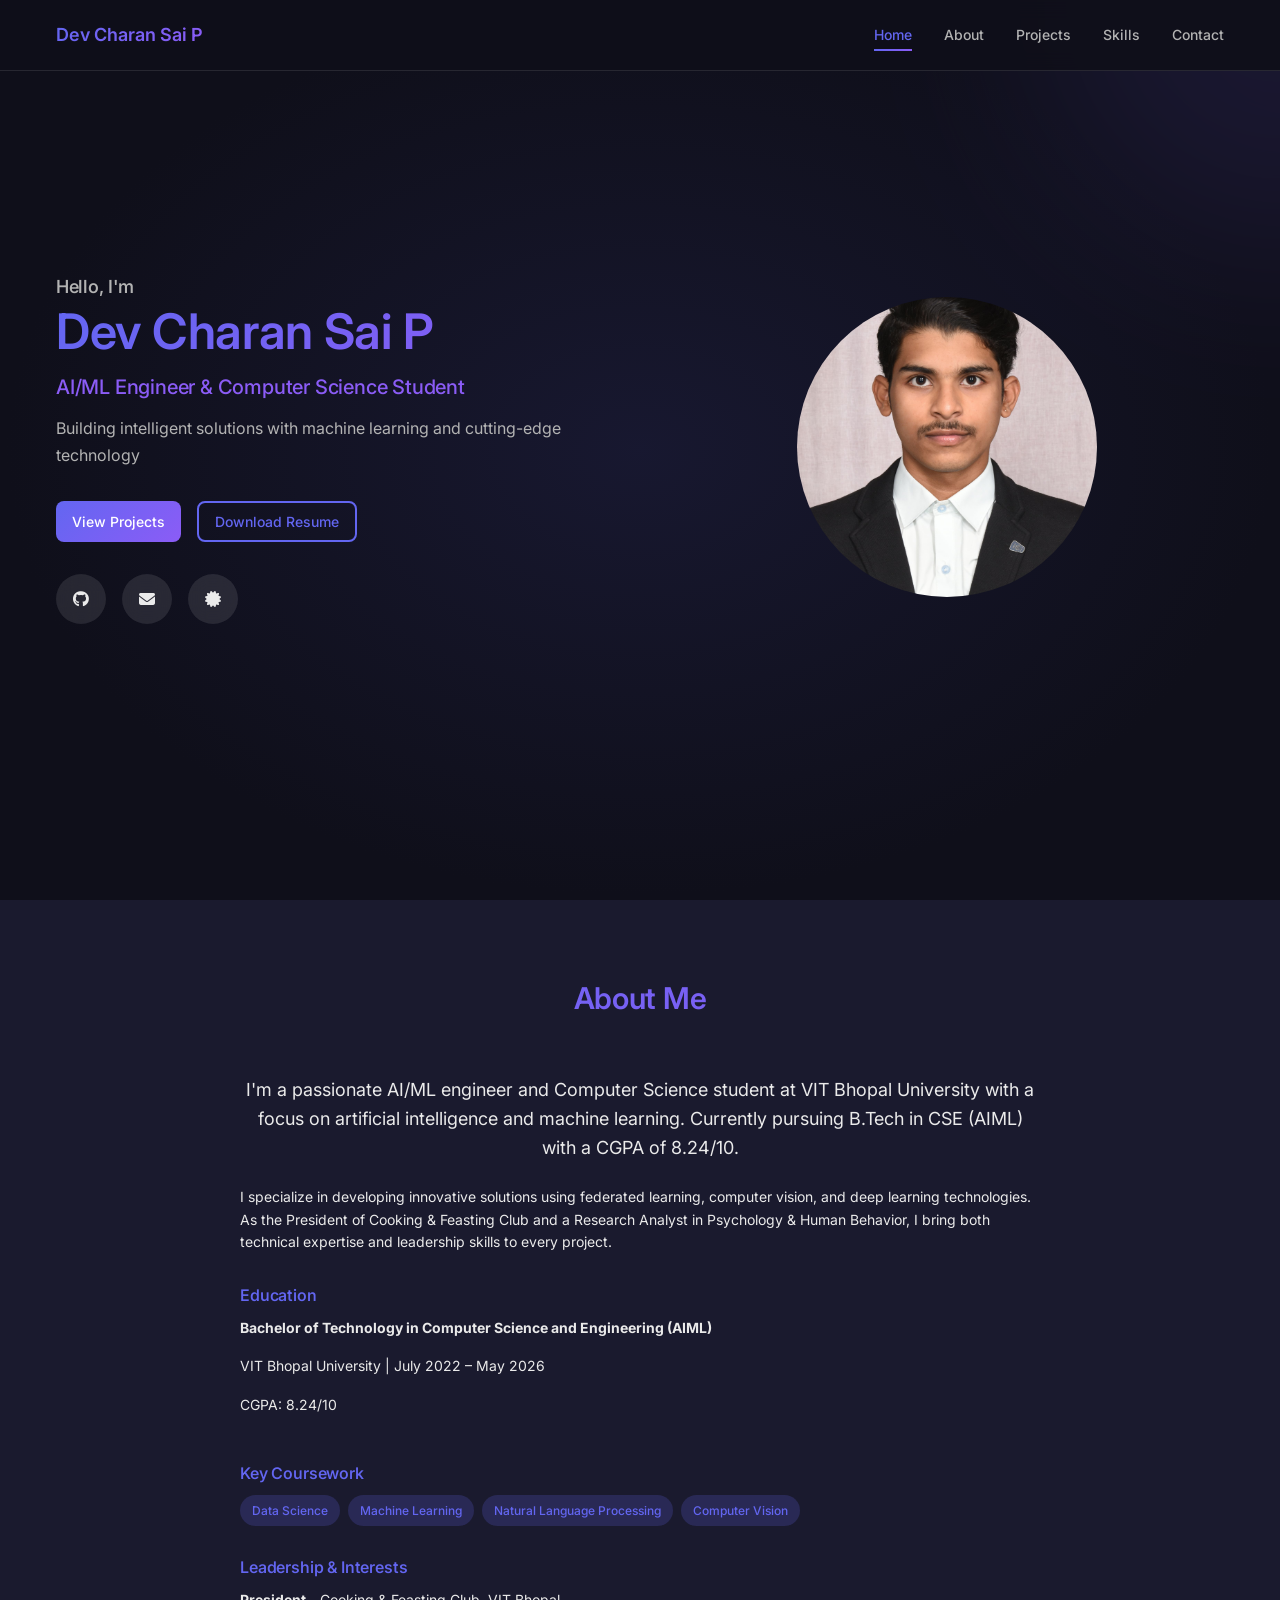
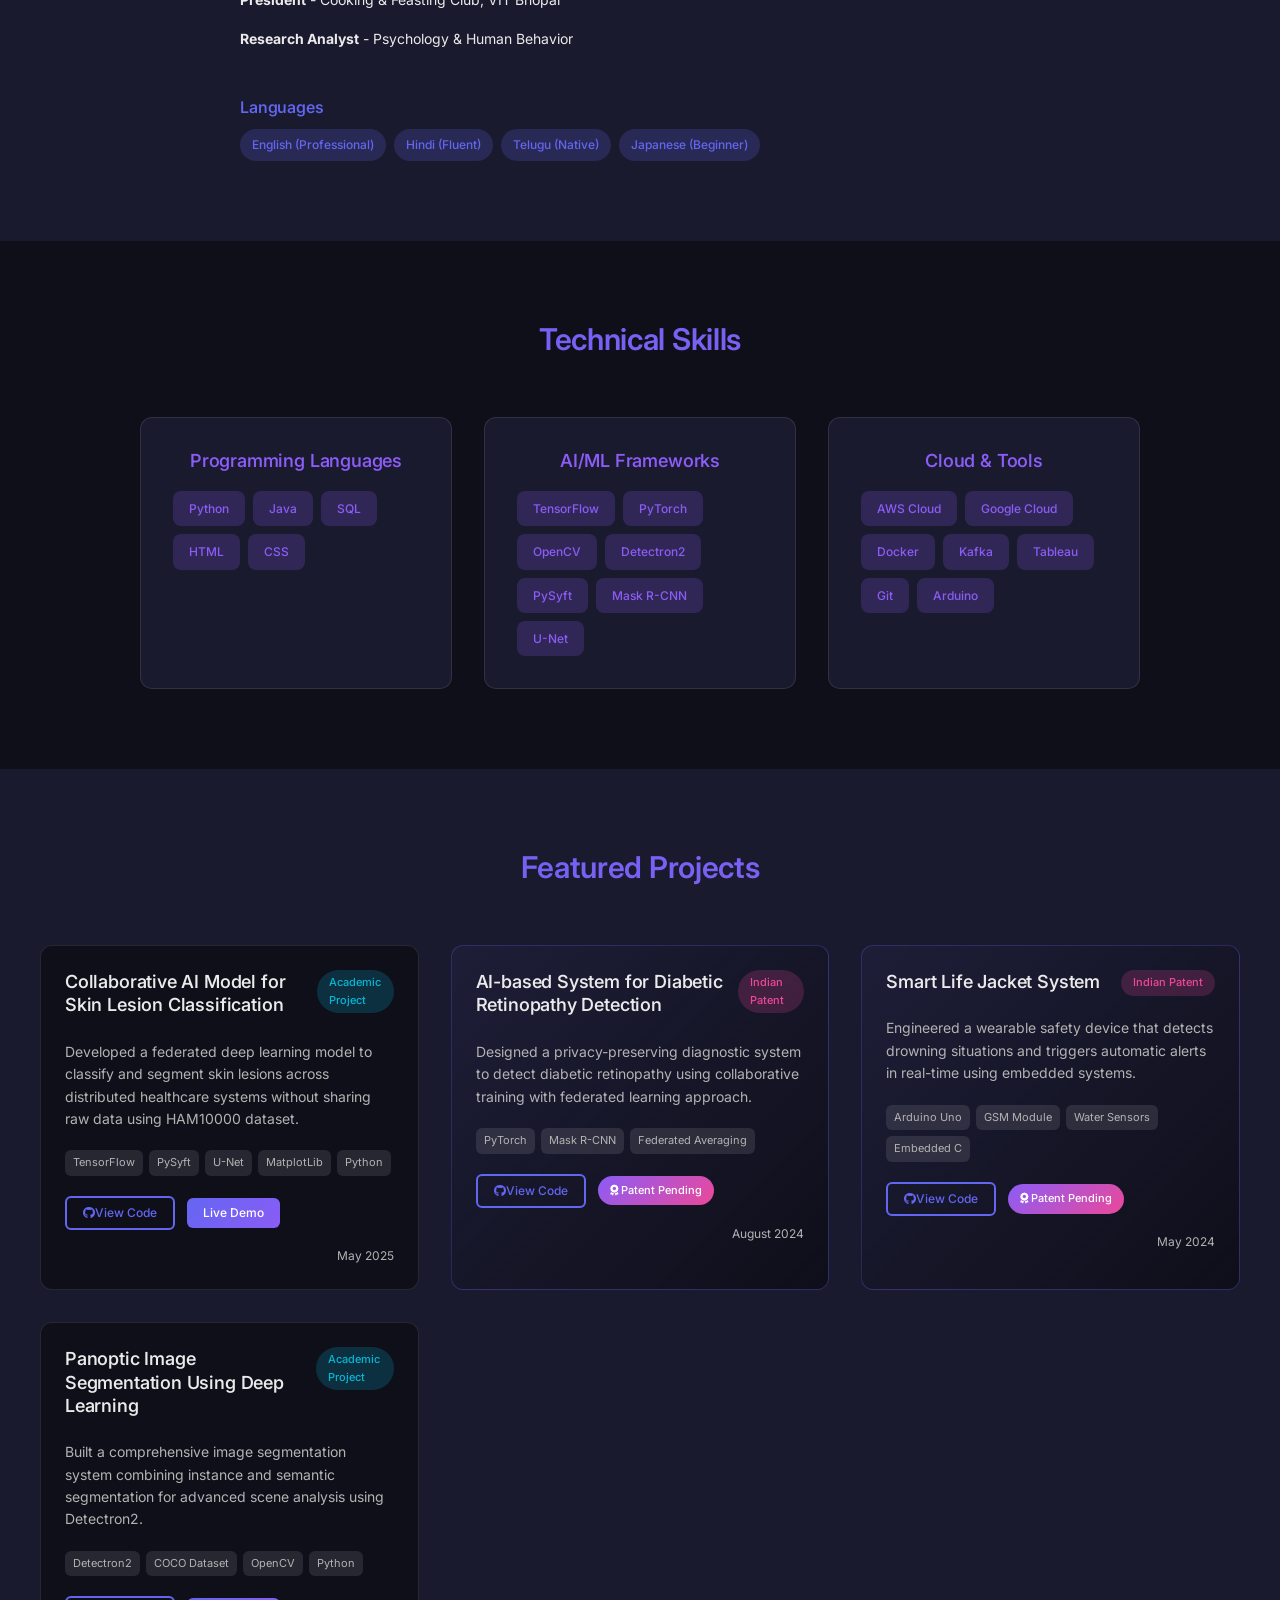
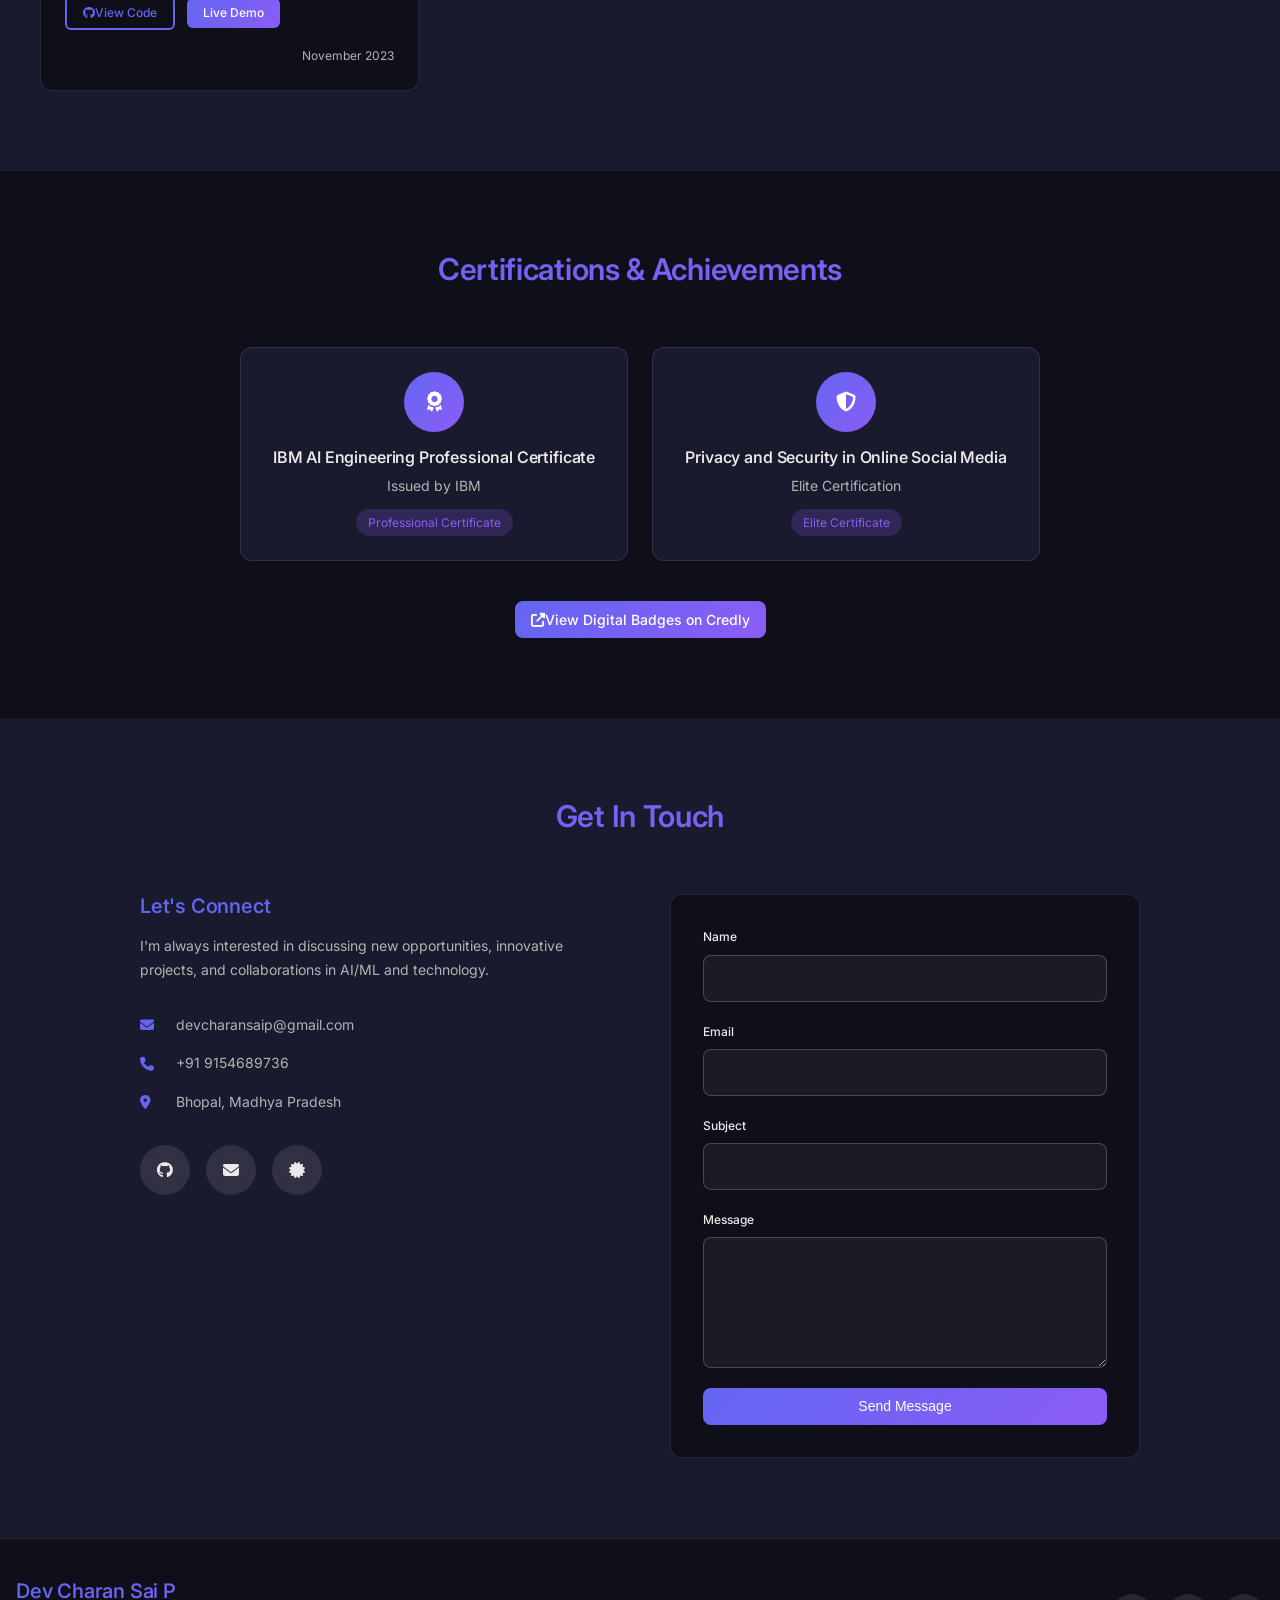
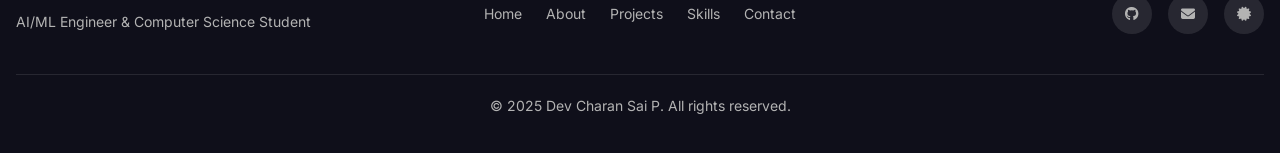
==== commit a30d8bfe: "feat: Add user image to portfolio" ====
--- a/index.html
+++ b/index.html
@@ -66,9 +66,7 @@
                 </div>
                 <div class="hero-image">
                     <div class="hero-photo">
-                        <div class="photo-placeholder">
-                            <i class="fas fa-user"></i>
-                        </div>
+                        <img src="docs/IMG_20221002_135403.jpg" alt="Dev Charan Sai P" style="width: 300px; height: 300px; border-radius: 50%; object-fit: cover;">
                     </div>
                 </div>
             </div>
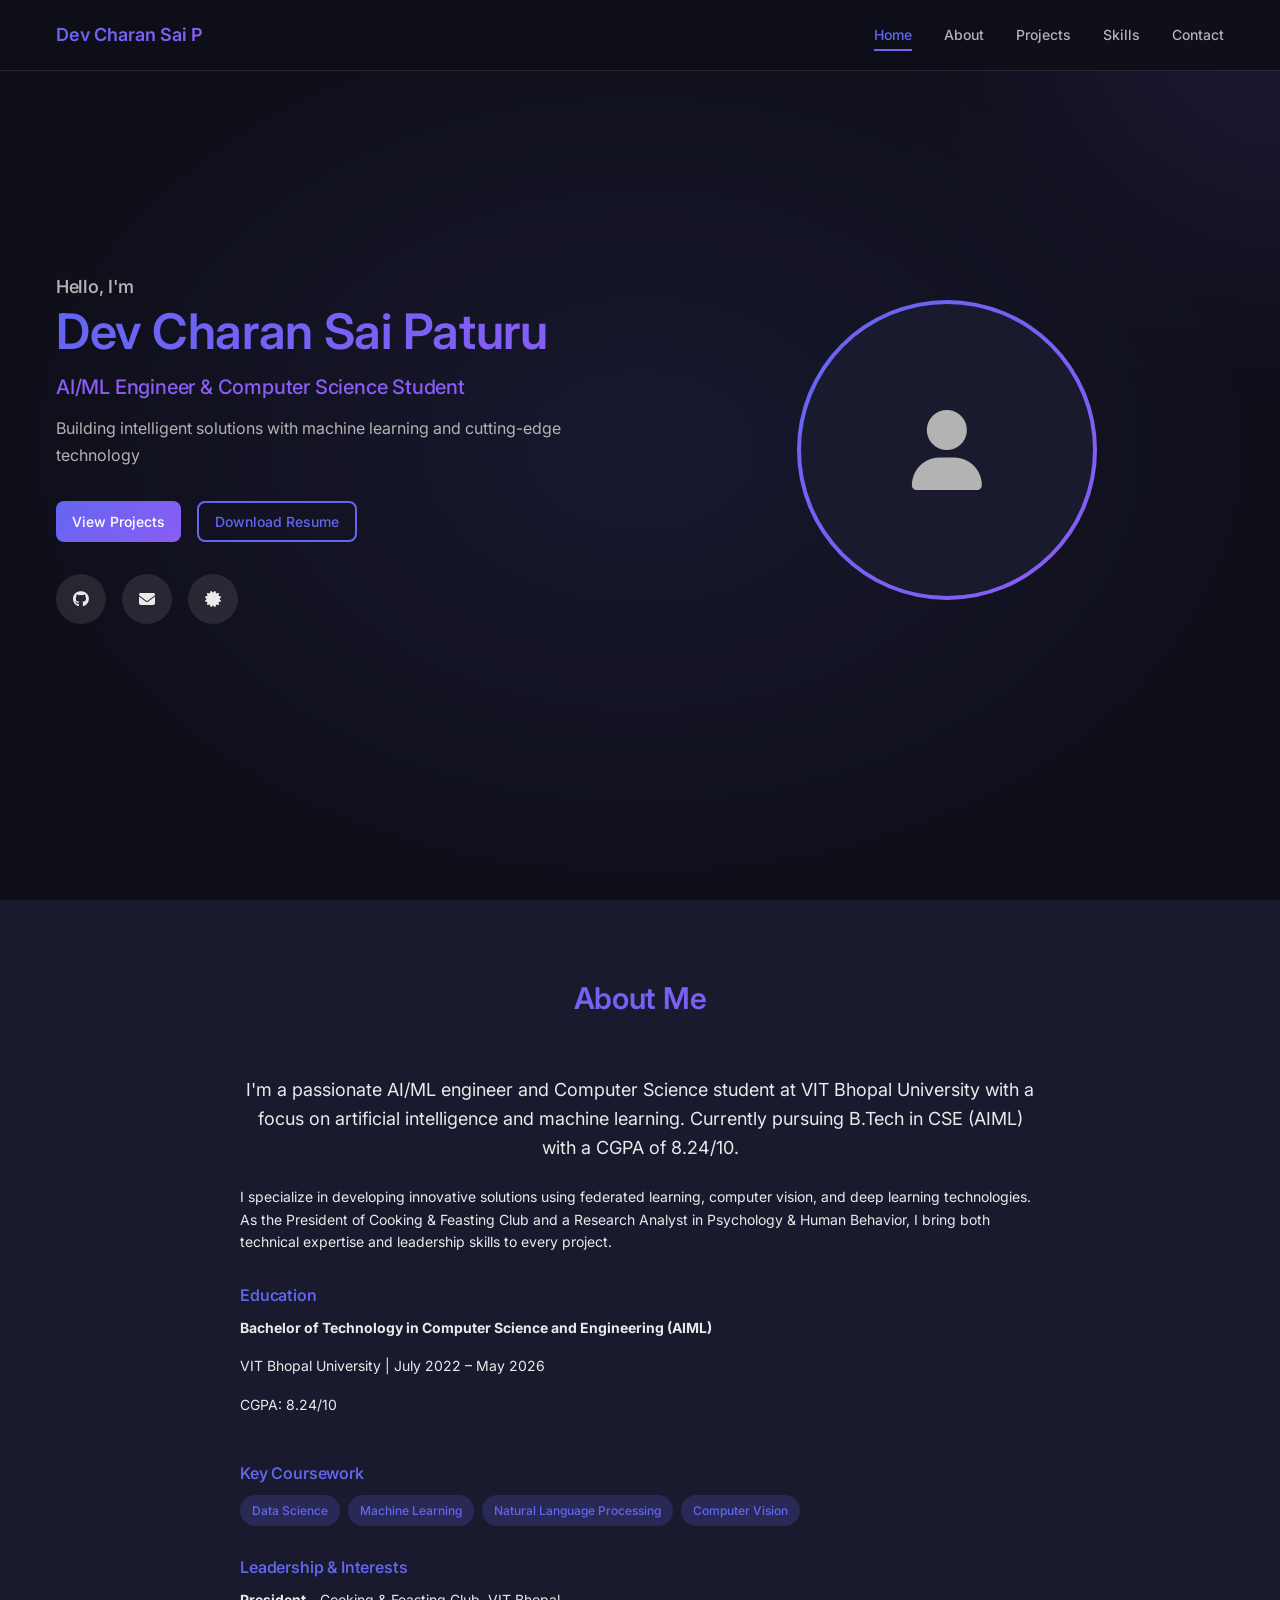
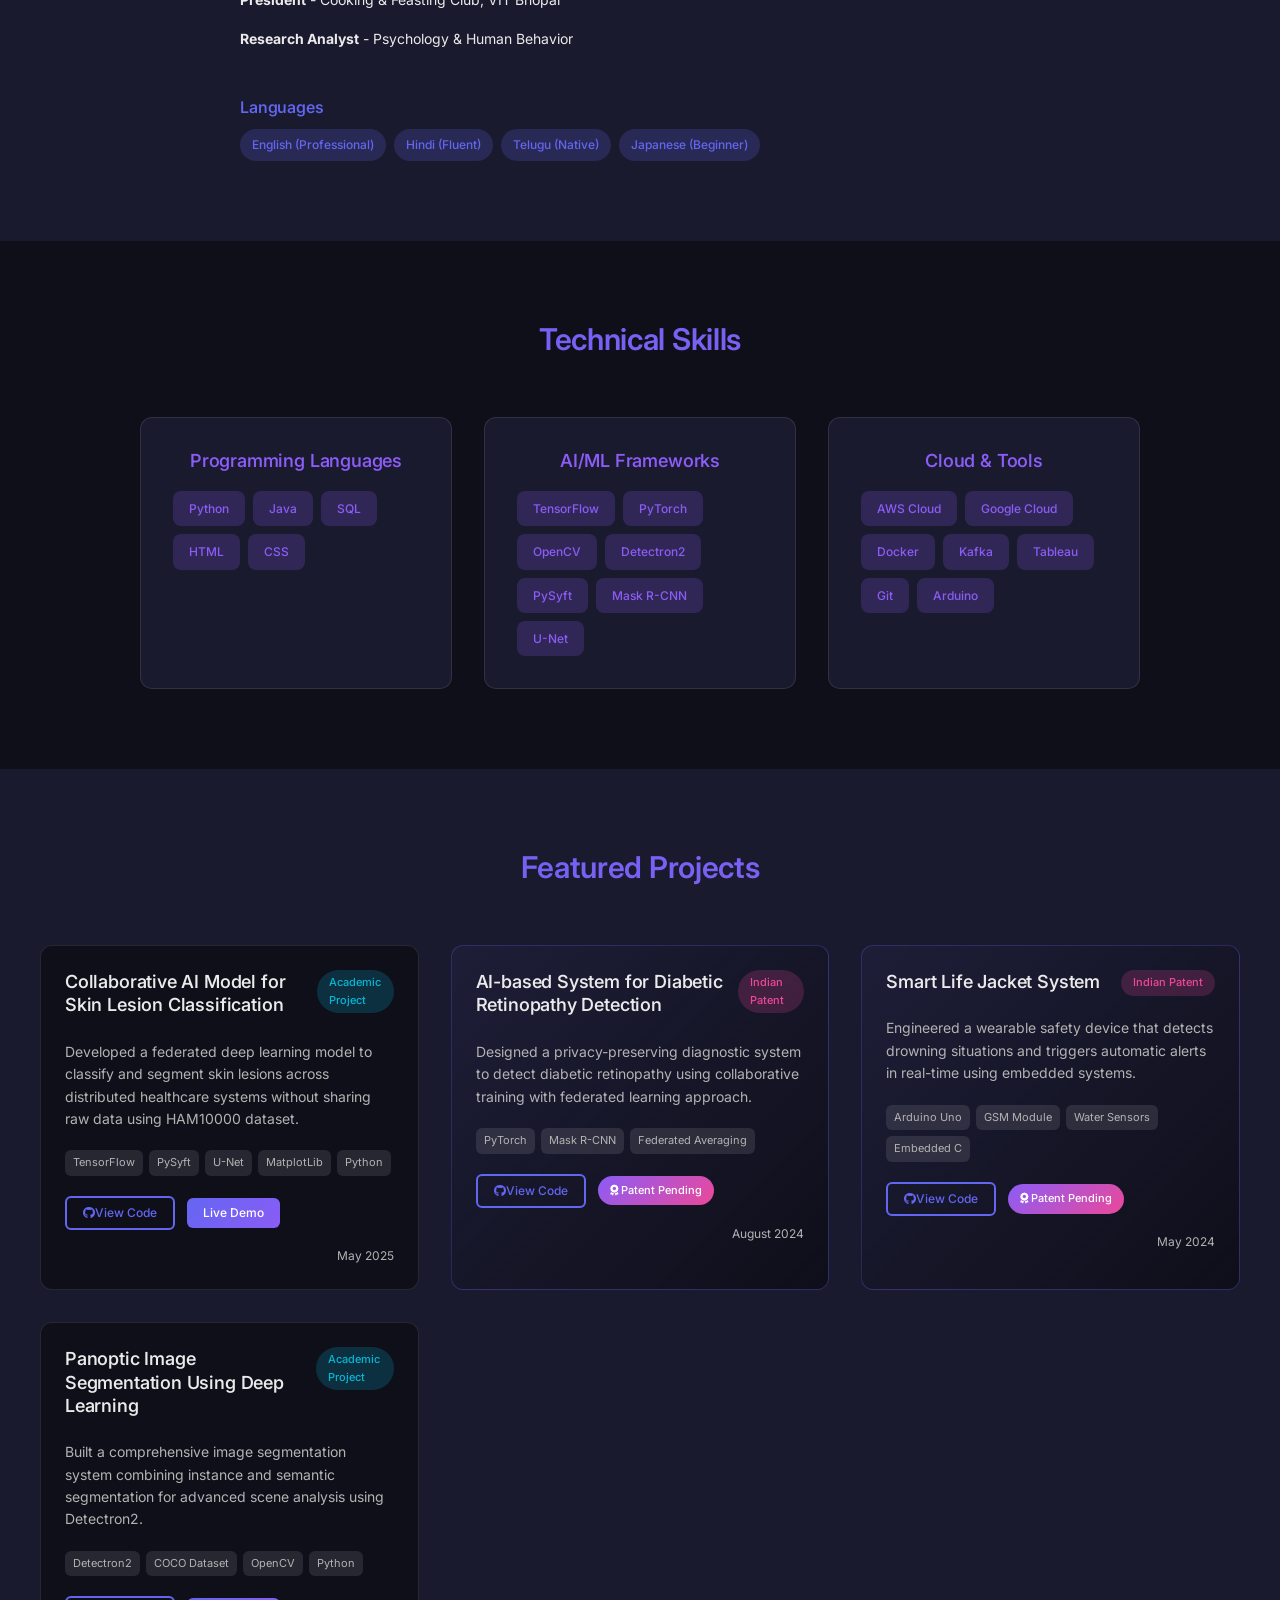
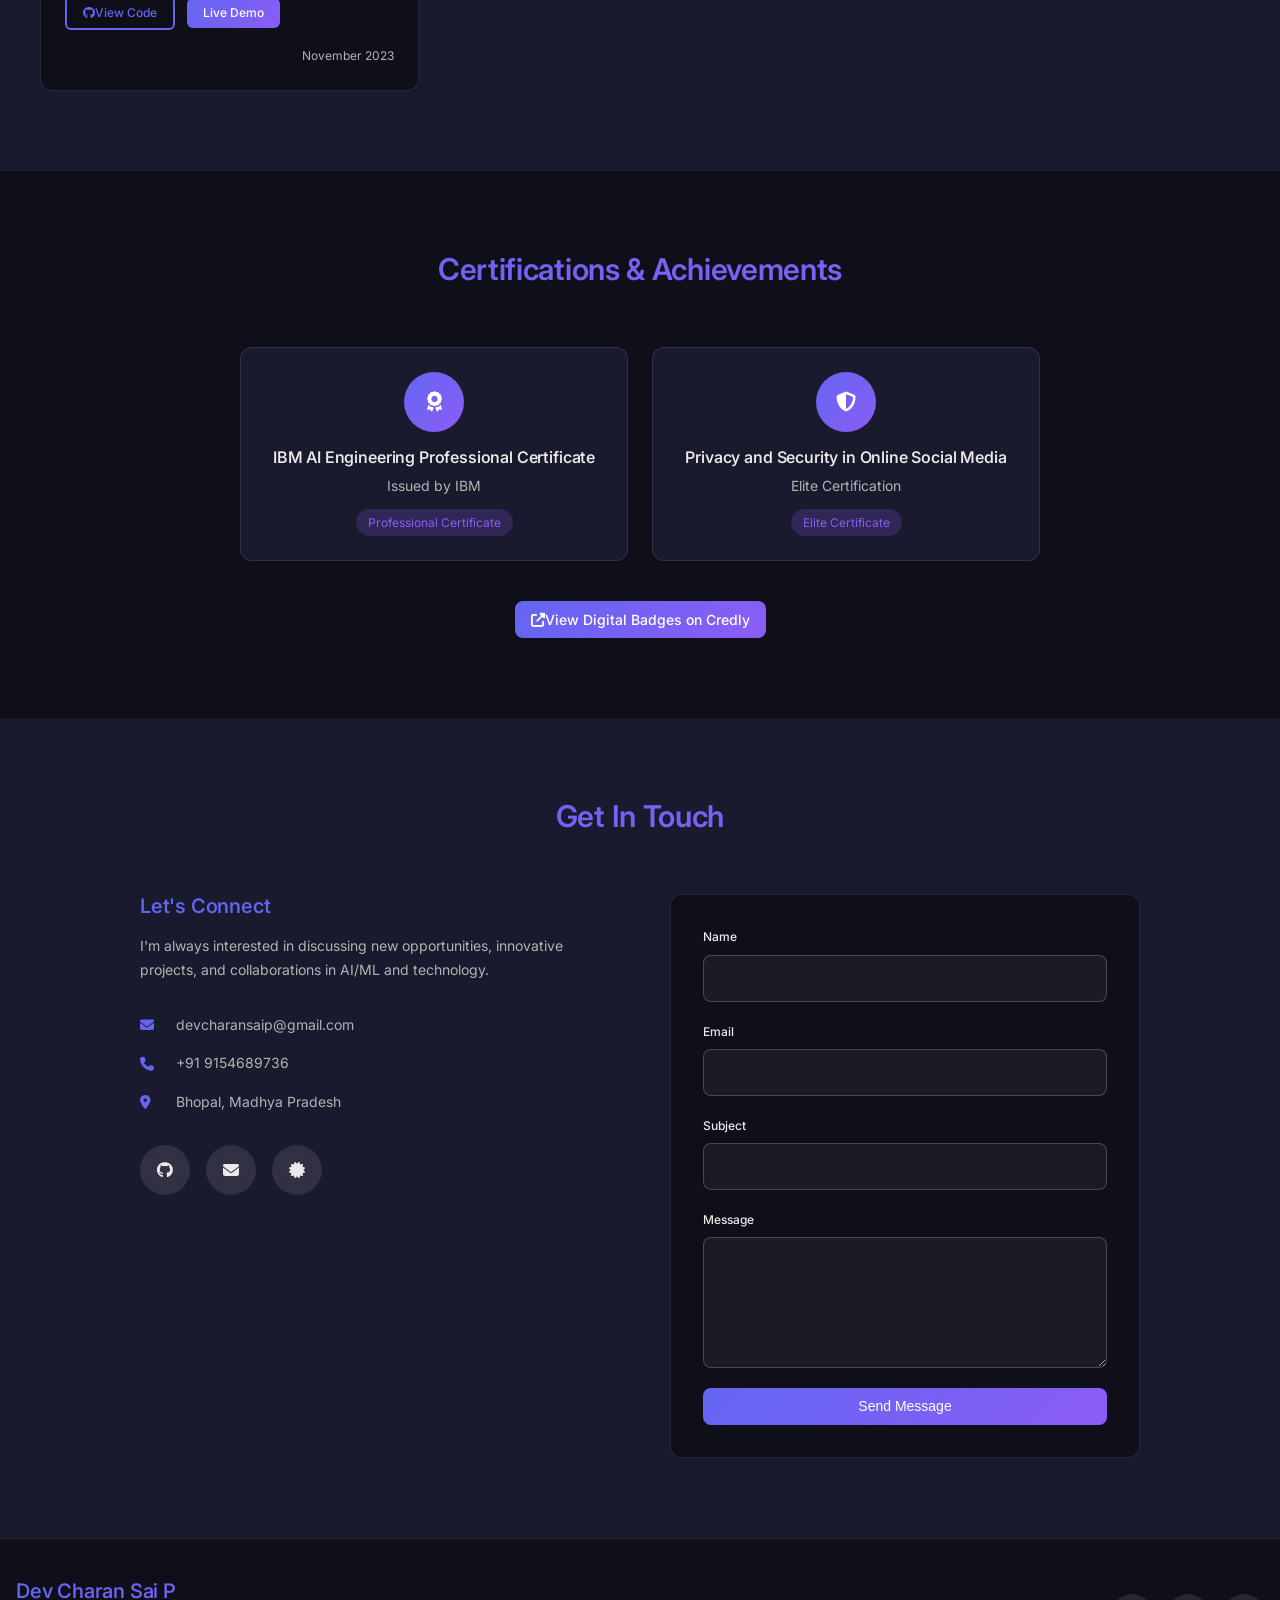
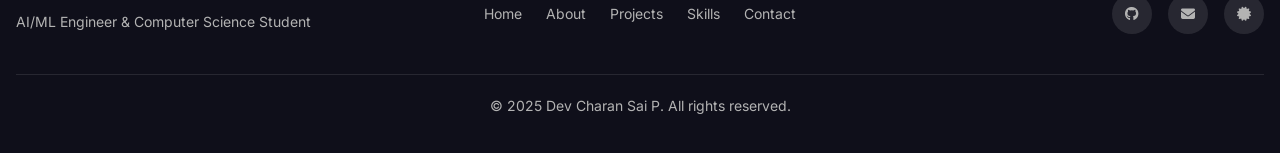
==== commit 158dbaf3: "Update index.html" ====
--- a/index.html
+++ b/index.html
@@ -42,7 +42,7 @@
                 <div class="hero-text">
                     <h1 class="hero-title">
                         <span class="hero-greeting">Hello, I'm</span>
-                        <span class="hero-name">Dev Charan Sai P</span>
+                        <span class="hero-name">Dev Charan Sai Paturu</span>
                     </h1>
                     <h2 class="hero-subtitle">AI/ML Engineer & Computer Science Student</h2>
                     <p class="hero-description">Building intelligent solutions with machine learning and cutting-edge technology</p>
@@ -66,7 +66,9 @@
                 </div>
                 <div class="hero-image">
                     <div class="hero-photo">
-                        <img src="docs/IMG_20221002_135403.jpg" alt="Dev Charan Sai P" style="width: 300px; height: 300px; border-radius: 50%; object-fit: cover;">
+                        <div class="photo-placeholder">
+                            <i class="fas fa-user"></i>
+                        </div>
                     </div>
                 </div>
             </div>
@@ -401,4 +403,4 @@
 
     <script src="app.js"></script>
 </body>
-</html>+</html>
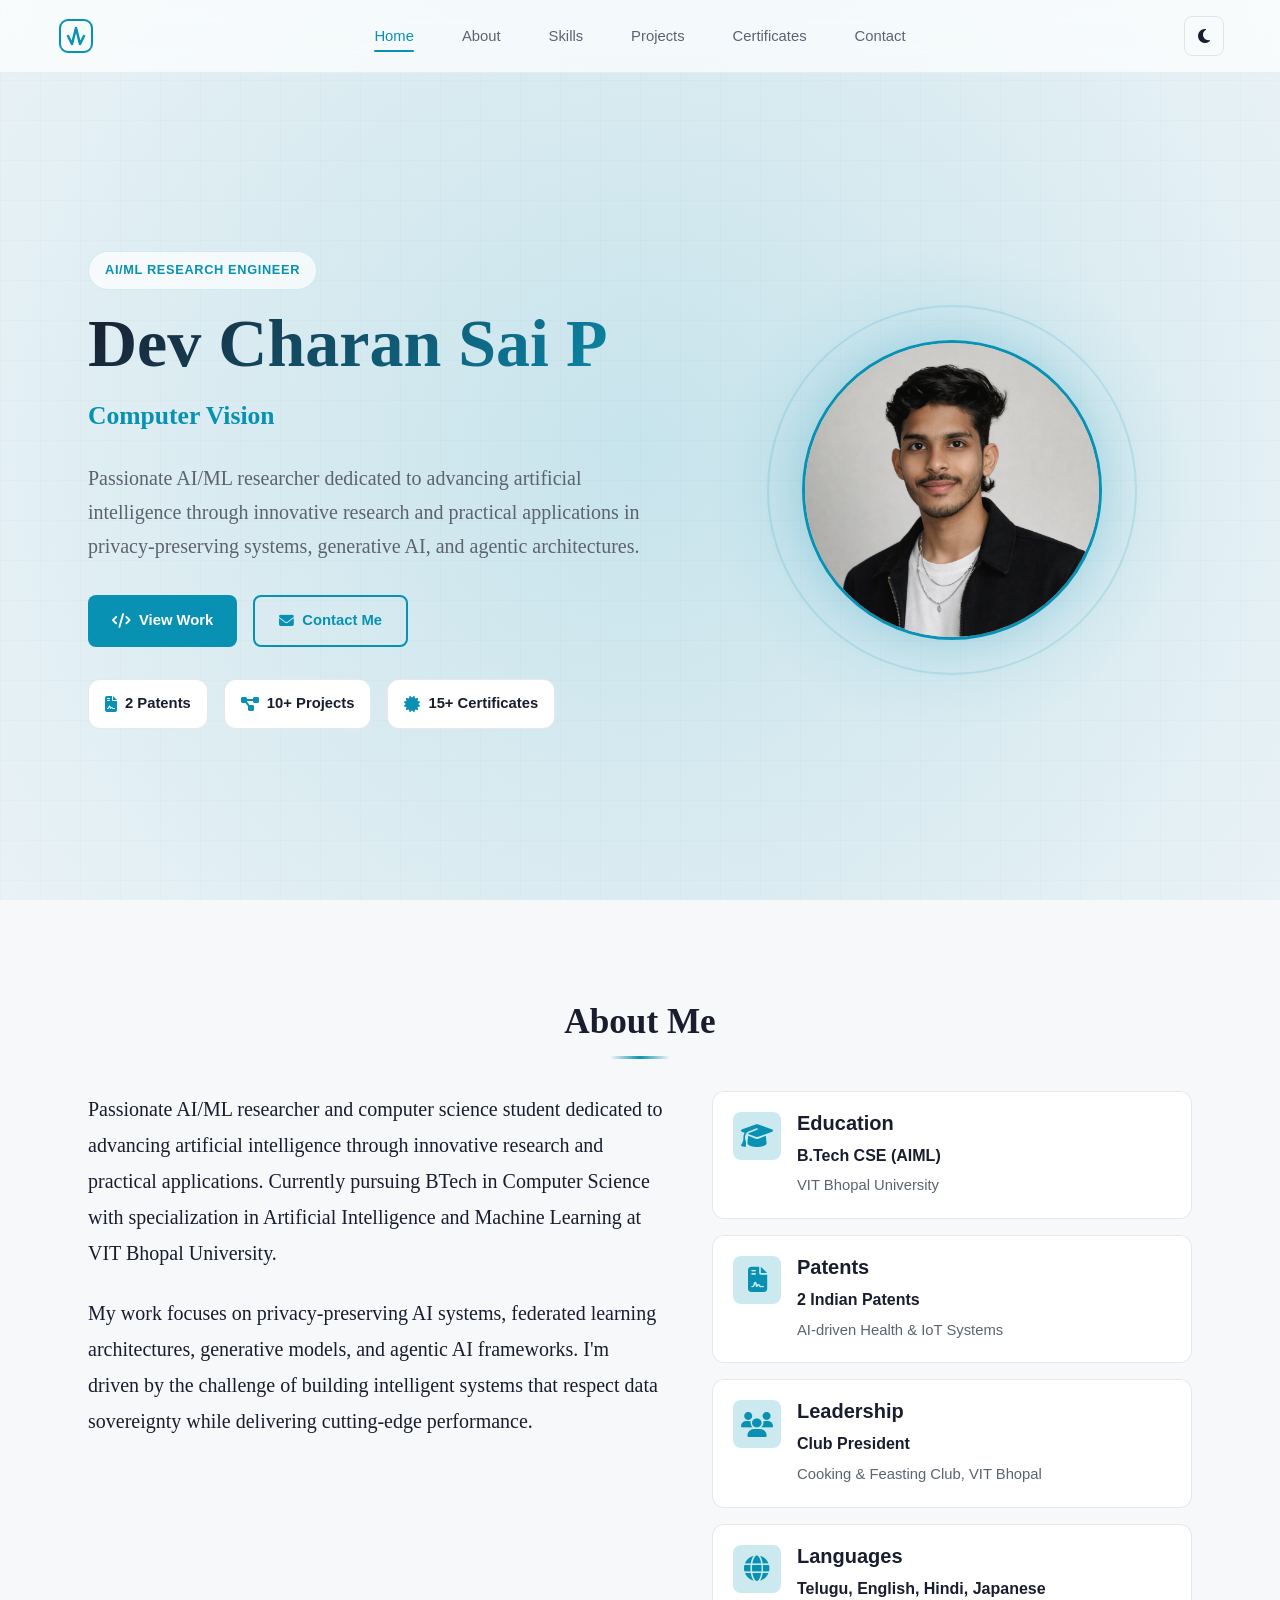
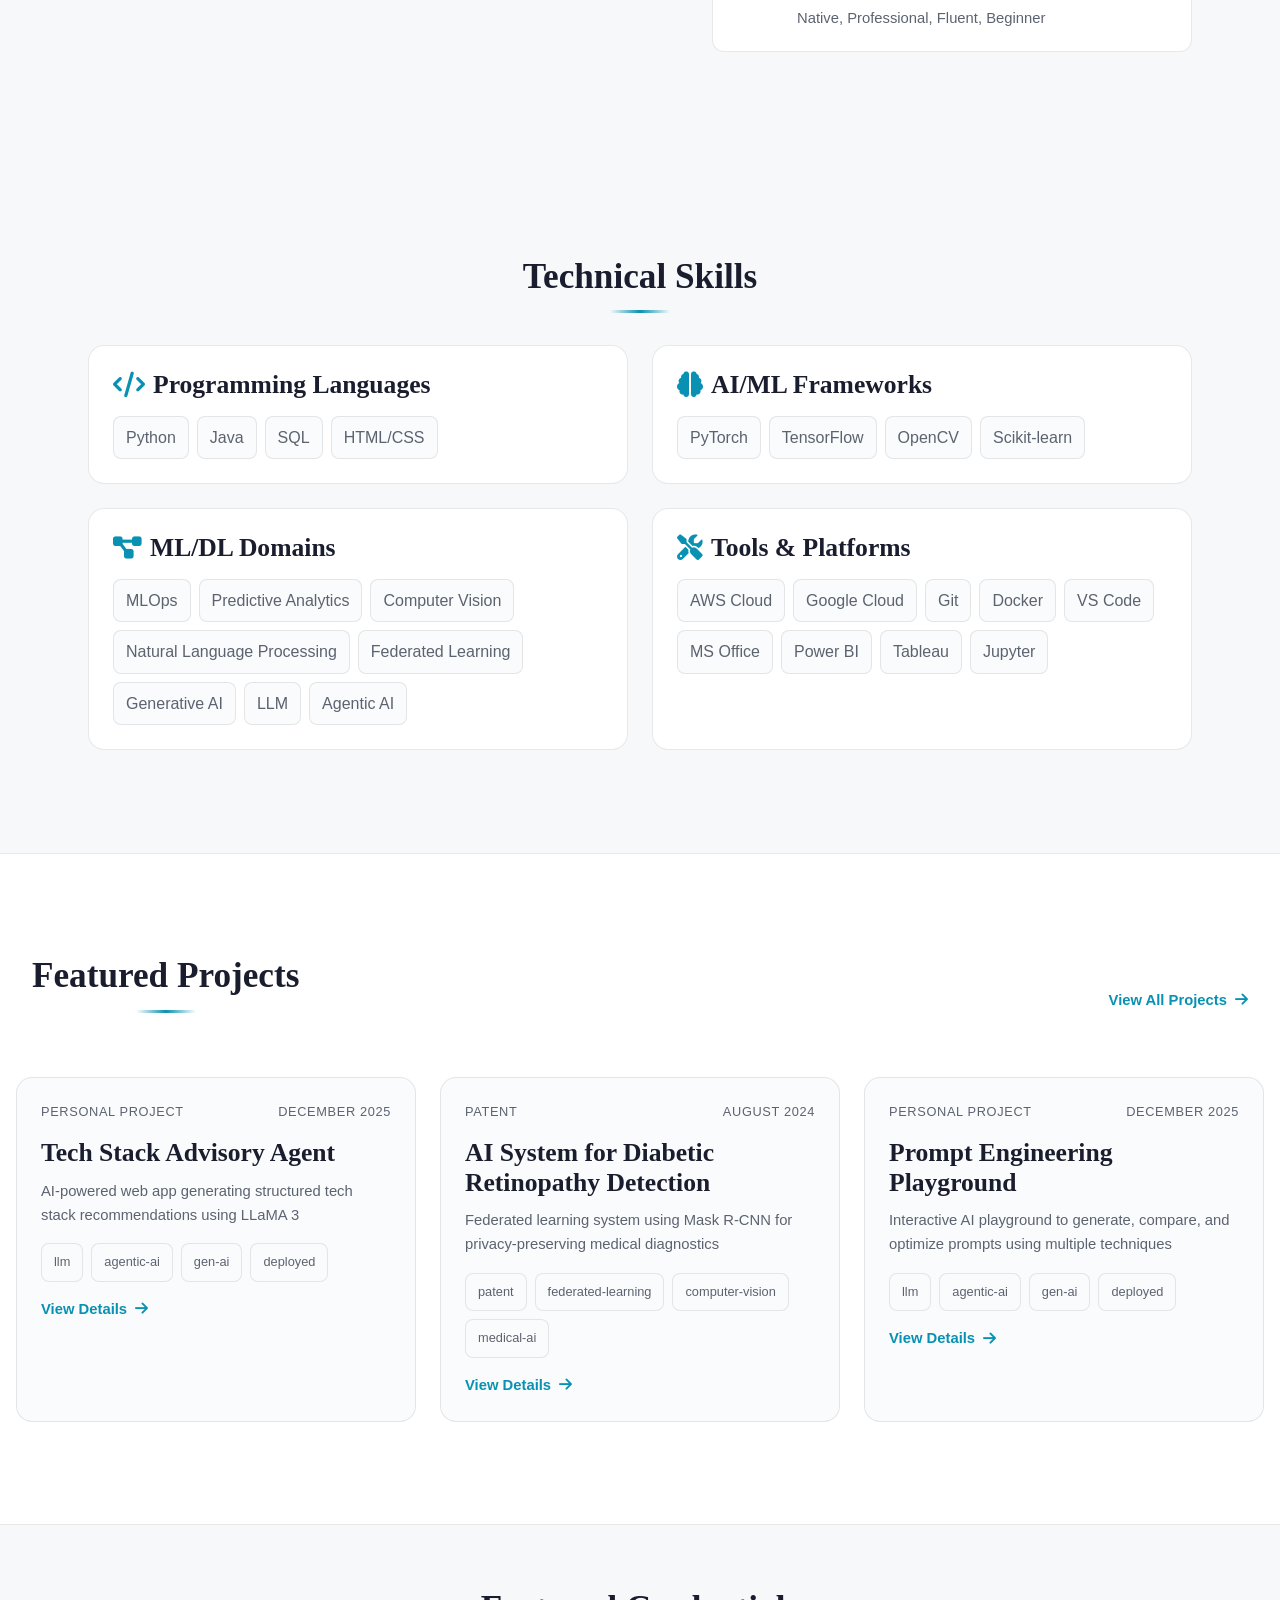
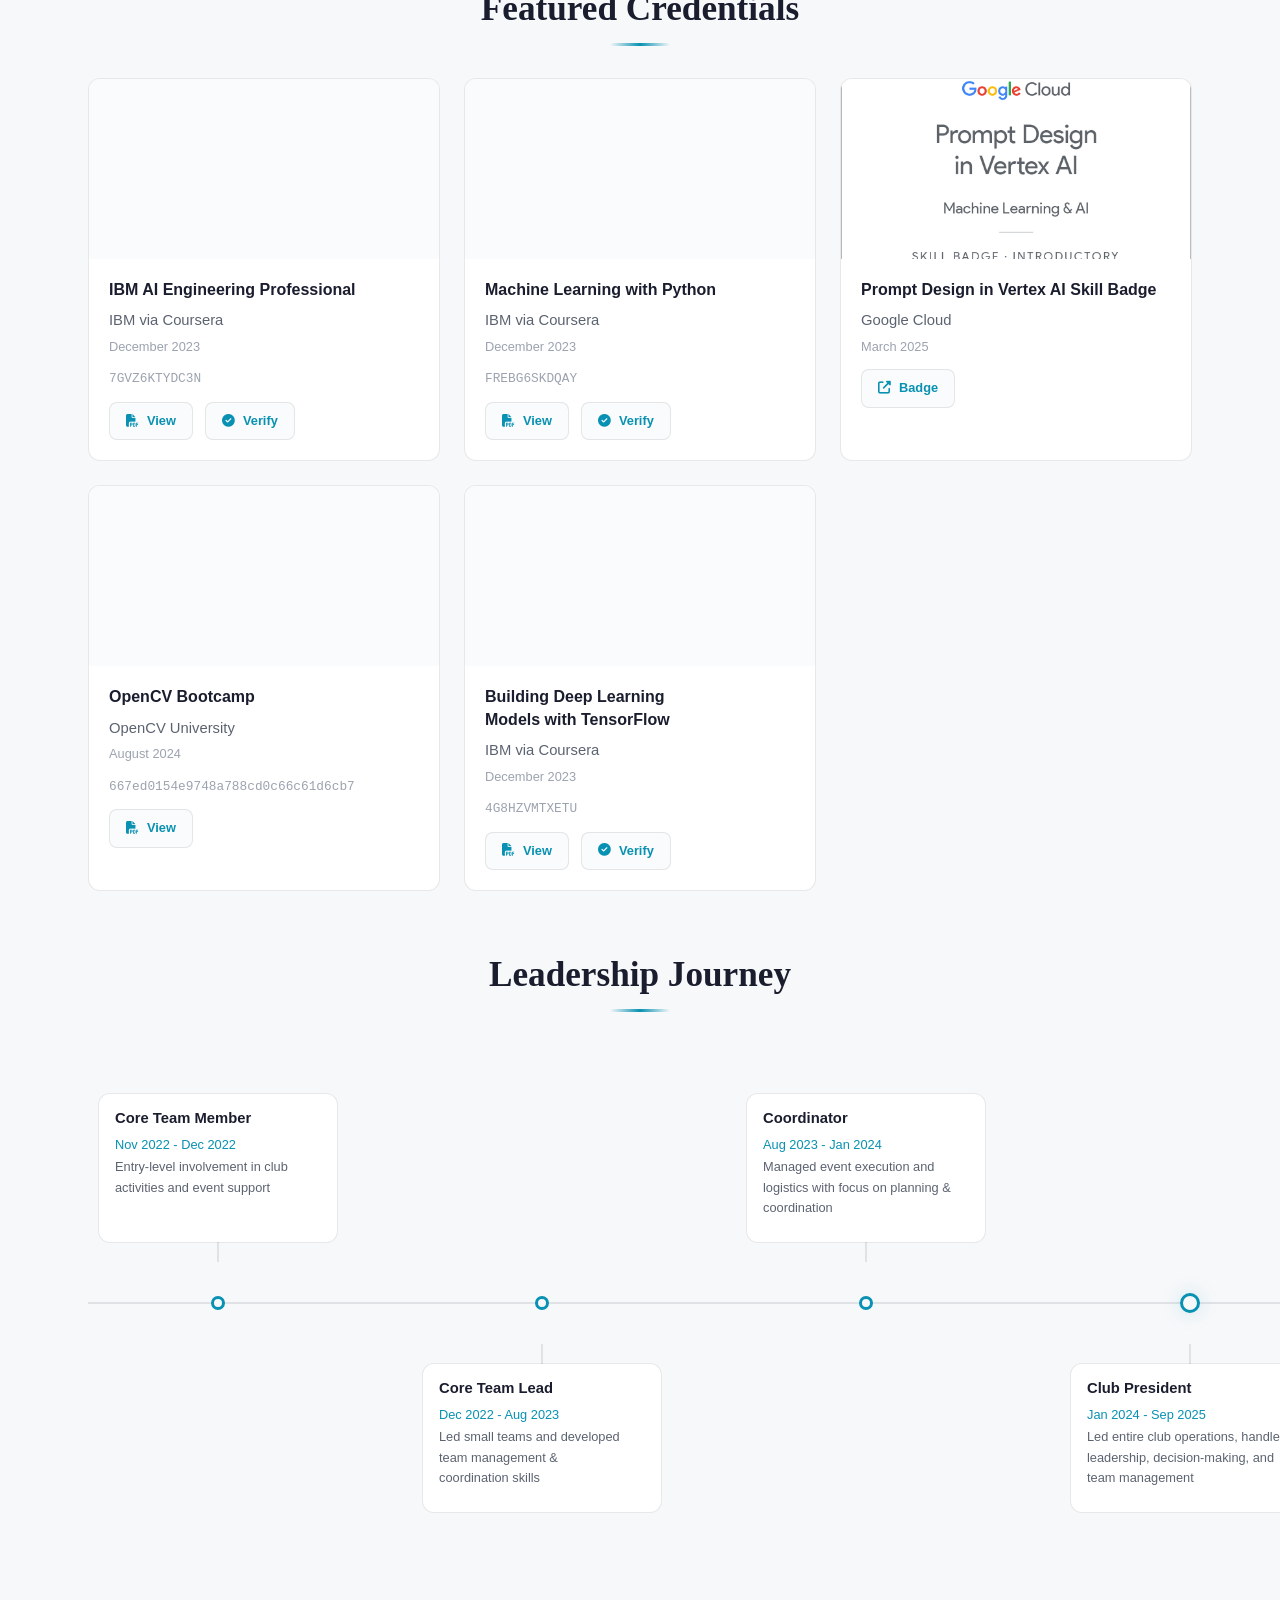
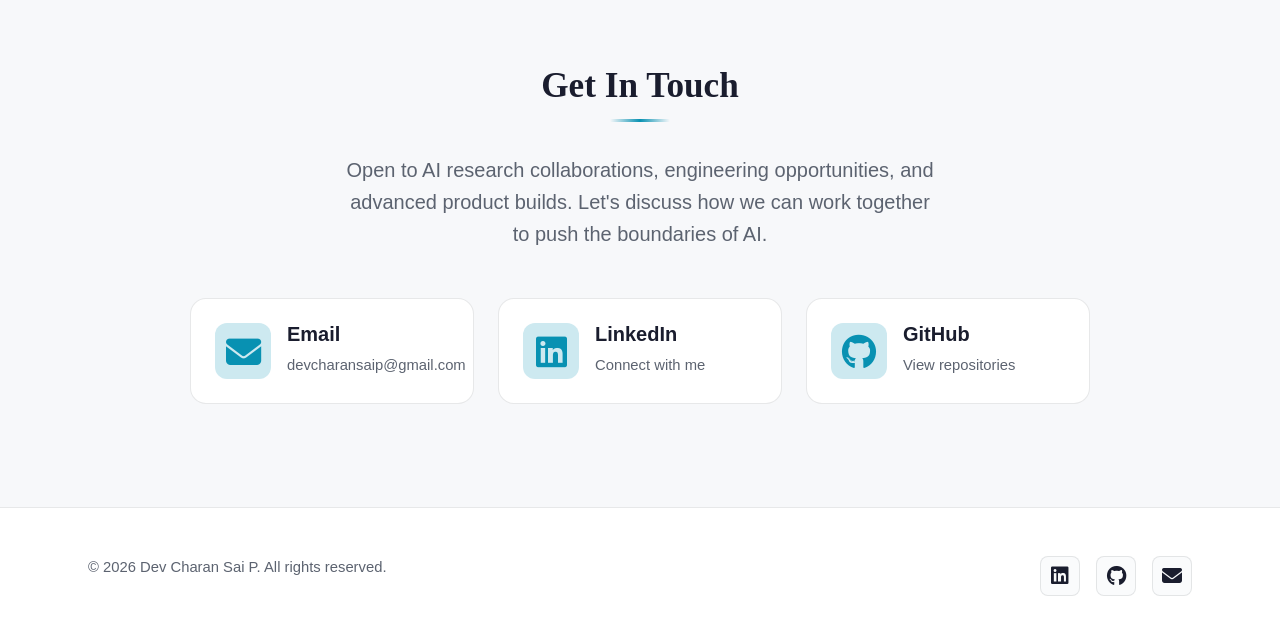
==== commit 19510f0d: "intial commit" ====
--- a/index.html
+++ b/index.html
@@ -3,400 +3,396 @@
 <head>
     <meta charset="UTF-8">
     <meta name="viewport" content="width=device-width, initial-scale=1.0">
-    <title>Dev Charan Sai P - AI/ML Engineer & Computer Science Student</title>
-    <meta name="description" content="AI/ML Engineer and Computer Science student specializing in federated learning, computer vision, and deep learning technologies.">
-    <meta name="keywords" content="AI, Machine Learning, Computer Vision, Python, TensorFlow, PyTorch, Portfolio">
+    <title>Dev Charan Sai P | AI Research Engineer & Deep Learning Innovator</title>
+    <meta name="description" content="AI/ML researcher specializing in Federated Learning, Generative AI, Computer Vision, and Agentic Systems. BTech CSE (AIML) at VIT Bhopal University.">
+    <meta name="keywords" content="AI Research, Machine Learning, Deep Learning, Federated Learning, Computer Vision, Generative AI, LLM, Agentic AI">
     <meta name="author" content="Dev Charan Sai P">
-    <link rel="stylesheet" href="style.css">
+    
+    <!-- Fonts -->
     <link rel="preconnect" href="https://fonts.googleapis.com">
     <link rel="preconnect" href="https://fonts.gstatic.com" crossorigin>
-    <link href="https://fonts.googleapis.com/css2?family=Inter:wght@300;400;500;600;700&display=swap" rel="stylesheet">
+    <link href="https://api.fontshare.com/v2/css?f[]=satoshi@300,400,500,600,700&f[]=boska@400,500,600,700&display=swap" rel="stylesheet">
+    
+    <!-- Font Awesome -->
     <link rel="stylesheet" href="https://cdnjs.cloudflare.com/ajax/libs/font-awesome/6.4.0/css/all.min.css">
+    
+    <link rel="stylesheet" href="style.css">
 </head>
 <body>
+    <!-- Skip Link -->
+    <a href="#main-content" class="skip-link">Skip to main content</a>
+
     <!-- Navigation -->
     <nav class="navbar" id="navbar">
         <div class="nav-container">
-            <div class="nav-logo">
-                <a href="#home">Dev Charan Sai P</a>
-            </div>
-            <div class="nav-menu" id="nav-menu">
-                <a href="#home" class="nav-link">Home</a>
-                <a href="#about" class="nav-link">About</a>
-                <a href="#projects" class="nav-link">Projects</a>
-                <a href="#skills" class="nav-link">Skills</a>
-                <a href="#contact" class="nav-link">Contact</a>
-            </div>
-            <div class="nav-toggle" id="nav-toggle">
-                <span class="bar"></span>
-                <span class="bar"></span>
-                <span class="bar"></span>
+            <div class="nav-brand">
+                <a href="index.html" aria-label="Home">
+                    <svg width="40" height="40" viewBox="0 0 40 40" fill="none" xmlns="http://www.w3.org/2000/svg" aria-hidden="true">
+                        <rect x="4" y="4" width="32" height="32" rx="8" stroke="currentColor" stroke-width="2"/>
+                        <path d="M12 20 L16 28 L20 12 L24 28 L28 20" stroke="currentColor" stroke-width="2.5" stroke-linecap="round" stroke-linejoin="round"/>
+                    </svg>
+                </a>
+            </div>
+            
+            <ul class="nav-menu" id="nav-menu">
+                <li><a href="#home" class="nav-link active">Home</a></li>
+                <li><a href="#about" class="nav-link">About</a></li>
+                <li><a href="#skills" class="nav-link">Skills</a></li>
+                <li><a href="projects.html" class="nav-link">Projects</a></li>
+                <li><a href="certifications.html" class="nav-link">Certificates</a></li>
+                <li><a href="#contact" class="nav-link">Contact</a></li>
+            </ul>
+            
+            <div class="nav-controls">
+                <button class="theme-toggle" id="theme-toggle" aria-label="Toggle theme">
+                    <i class="fas fa-moon" id="theme-icon"></i>
+                </button>
+                <button class="nav-toggle" id="nav-toggle" aria-label="Toggle menu">
+                    <span></span>
+                    <span></span>
+                    <span></span>
+                </button>
             </div>
         </div>
     </nav>
 
-    <!-- Hero Section -->
-    <section id="home" class="hero">
-        <div class="hero-container">
-            <div class="hero-content">
-                <div class="hero-text">
-                    <h1 class="hero-title">
-                        <span class="hero-greeting">Hello, I'm</span>
-                        <span class="hero-name">Dev Charan Sai Paturu</span>
-                    </h1>
-                    <h2 class="hero-subtitle">AI/ML Engineer & Computer Science Student</h2>
-                    <p class="hero-description">Building intelligent solutions with machine learning and cutting-edge technology</p>
-                    
-                    <div class="hero-buttons">
-                        <a href="#projects" class="btn btn--primary">View Projects</a>
-                        <a href="#contact" class="btn btn--outline">Download Resume</a>
-                    </div>
-
-                    <div class="hero-social">
-                        <a href="https://github.com/DevCharanSaiP" target="_blank" class="social-link">
-                            <i class="fab fa-github"></i>
+    <!-- Main Content -->
+    <main id="main-content">
+        <!-- Hero Section -->
+        <section id="home" class="hero">
+            <div class="hero-background">
+                <div class="hero-grid"></div>
+                <div class="hero-glow"></div>
+            </div>
+            
+            <div class="container">
+                <div class="hero-content">
+                    <div class="hero-text">
+                        <div class="hero-badge">AI/ML Research Engineer</div>
+                        <h1 class="hero-title">
+                            <span class="typing-text" id="typing-text"></span>
+                        </h1>
+                        <p class="hero-subtitle">
+                            <span class="descriptor-text" id="descriptor-text">Federated Learning</span>
+                        </p>
+                        <p class="hero-description">
+                            Passionate AI/ML researcher dedicated to advancing artificial intelligence through innovative research and practical applications in privacy-preserving systems, generative AI, and agentic architectures.
+                        </p>
+                        
+                        <div class="hero-actions">
+                            <a href="projects.html" class="btn btn--primary hero-btn">
+                                <i class="fas fa-code"></i>
+                                View Work
+                            </a>
+                            <a href="#contact" class="btn btn--outline hero-btn">
+                                <i class="fas fa-envelope"></i>
+                                Contact Me
+                            </a>
+                        </div>
+                        
+                        <div class="hero-stats">
+                            <div class="stat-chip">
+                                <i class="fas fa-file-contract"></i>
+                                <span>2 Patents</span>
+                            </div>
+                            <div class="stat-chip">
+                                <i class="fas fa-project-diagram"></i>
+                                <span>10+ Projects</span>
+                            </div>
+                            <div class="stat-chip">
+                                <i class="fas fa-certificate"></i>
+                                <span>15+ Certificates</span>
+                            </div>
+                        </div>
+                    </div>
+                    
+                    <div class="hero-visual">
+                        <div class="portrait-container">
+                            <div class="portrait-glow"></div>
+                            <div class="portrait-frame">
+                                <img src="doc/portrait.jpg" alt="Dev Charan Sai P" class="portrait-img">
+                            </div>
+                            <div class="orbit-ring"></div>
+                        </div>
+                    </div>
+                </div>
+            </div>
+        </section>
+
+        <!-- About Section -->
+        <section id="about" class="about section">
+            <div class="container">
+                <h2 class="section-title">About Me</h2>
+                
+                <div class="about-content">
+                    <div class="about-narrative">
+                        <p class="lead-text">
+                            Passionate AI/ML researcher and computer science student dedicated to advancing artificial intelligence through innovative research and practical applications. Currently pursuing BTech in Computer Science with specialization in Artificial Intelligence and Machine Learning at VIT Bhopal University.
+                        </p>
+                        <p>
+                            My work focuses on privacy-preserving AI systems, federated learning architectures, generative models, and agentic AI frameworks. I'm driven by the challenge of building intelligent systems that respect data sovereignty while delivering cutting-edge performance.
+                        </p>
+                    </div>
+                    
+                    <div class="about-credentials">
+                        <div class="credential-card">
+                            <div class="credential-icon">
+                                <i class="fas fa-graduation-cap"></i>
+                            </div>
+                            <div class="credential-content">
+                                <h4>Education</h4>
+                                <p>B.Tech CSE (AIML)</p>
+                                <span class="credential-meta">VIT Bhopal University</span>
+                            </div>
+                        </div>
+                        
+                        <div class="credential-card">
+                            <div class="credential-icon">
+                                <i class="fas fa-file-contract"></i>
+                            </div>
+                            <div class="credential-content">
+                                <h4>Patents</h4>
+                                <p>2 Indian Patents</p>
+                                <span class="credential-meta">AI-driven Health & IoT Systems</span>
+                            </div>
+                        </div>
+                        
+                        <div class="credential-card">
+                            <div class="credential-icon">
+                                <i class="fas fa-users"></i>
+                            </div>
+                            <div class="credential-content">
+                                <h4>Leadership</h4>
+                                <p>Club President</p>
+                                <span class="credential-meta">Cooking & Feasting Club, VIT Bhopal</span>
+                            </div>
+                        </div>
+                        
+                        <div class="credential-card">
+                            <div class="credential-icon">
+                                <i class="fas fa-globe"></i>
+                            </div>
+                            <div class="credential-content">
+                                <h4>Languages</h4>
+                                <p>Telugu, English, Hindi, Japanese</p>
+                                <span class="credential-meta">Native, Professional, Fluent, Beginner</span>
+                            </div>
+                        </div>
+                    </div>
+                </div>
+            </div>
+        </section>
+
+        <!-- Skills Section -->
+        <section id="skills" class="skills section">
+            <div class="container">
+                <h2 class="section-title">Technical Skills</h2>
+                
+                <div class="skills-grid-new">
+                    
+                    <div class="skill-box">
+                        <h3><i class="fas fa-code"></i> Programming Languages</h3>
+                        <div class="skill-tags">
+                            <span>Python</span>
+                            <span>Java</span>
+                            <span>SQL</span>
+                            <span>HTML/CSS</span>
+                        </div>
+                    </div>
+                    
+                    <div class="skill-box">
+                        <h3><i class="fas fa-brain"></i> AI/ML Frameworks</h3>
+                        <div class="skill-tags">
+                            <span>PyTorch</span>
+                            <span>TensorFlow</span>
+                            <span>OpenCV</span>
+                            <span>Scikit-learn</span>
+                        </div>
+                    </div>
+                    
+                    <div class="skill-box">
+                        <h3><i class="fas fa-project-diagram"></i> ML/DL Domains</h3>
+                        <div class="skill-tags">
+                            <span>MLOps</span>
+                            <span>Predictive Analytics</span>
+                            <span>Computer Vision</span>
+                            <span>Natural Language Processing</span>
+                            <span>Federated Learning</span>
+                            <span>Generative AI</span>
+                            <span>LLM</span>
+                            <span>Agentic AI</span>
+                        </div>
+                    </div>
+                    
+                    <div class="skill-box">
+                        <h3><i class="fas fa-tools"></i> Tools & Platforms</h3>
+                        <div class="skill-tags">
+                            <span>AWS Cloud</span>
+                            <span>Google Cloud</span>
+                            <span>Git</span>
+                            <span>Docker</span>
+                            <span>VS Code</span>
+                            <span>MS Office</span>
+                            <span>Power BI</span>
+                            <span>Tableau</span>
+                            <span>Jupyter</span>
+                        </div>
+                    </div>
+                    
+                </div>                  
+
+            </div>
+        </section>
+
+        <!-- Featured Projects Section -->
+        <section id="featured-projects" class="featured-projects section">
+            <div class="container-fluid">
+                <div class="section-header">
+                    <h2 class="section-title">Featured Projects</h2>
+                    <a href="projects.html" class="section-link">
+                        View All Projects
+                        <i class="fas fa-arrow-right"></i>
+                    </a>
+                </div>
+                
+                <div class="projects-rail-wrapper">
+                    <div class="projects-rail" id="projects-rail">
+                        <!-- Project cards will be dynamically inserted -->
+                    </div>
+                </div>
+            </div>
+        </section>
+
+        <!-- Featured Certificates Section -->
+
+        <section class="featured-certs-section">
+            <div class="container">
+                <h2 class="section-title">Featured Credentials</h2>
+                <div class="featured-certs-grid" id="featured-certs-grid">
+                    <!-- Featured certificates will be dynamically inserted -->
+                </div>
+            </div>
+        </section>
+
+        
+        <!-- Leadership Timeline Section -->
+        <h2 class="section-title">Leadership Journey</h2>
+        <section id="leadership" class="leadership section">
+            <div class="container">
+                                
+                <div class="timeline">
+                    <div class="timeline-item">
+                        <div class="timeline-marker"></div>
+                        <div class="timeline-content">
+                            <h4>Core Team Member</h4>
+                            <span class="timeline-date">Nov 2022 - Dec 2022</span>
+                            <p>Entry-level involvement in club activities and event support</p>
+                        </div>
+                    </div>
+                    
+                    <div class="timeline-item">
+                        <div class="timeline-marker"></div>
+                        <div class="timeline-content">
+                            <h4>Core Team Lead</h4>
+                            <span class="timeline-date">Dec 2022 - Aug 2023</span>
+                            <p>Led small teams and developed team management & coordination skills</p>
+                        </div>
+                    </div>
+                    
+                    <div class="timeline-item">
+                        <div class="timeline-marker"></div>
+                        <div class="timeline-content">
+                            <h4>Coordinator</h4>
+                            <span class="timeline-date">Aug 2023 - Jan 2024</span>
+                            <p>Managed event execution and logistics with focus on planning & coordination</p>
+                        </div>
+                    </div>
+                    
+                    <div class="timeline-item timeline-item--highlight">
+                        <div class="timeline-marker"></div>
+                        <div class="timeline-content">
+                            <h4>Club President</h4>
+                            <span class="timeline-date">Jan 2024 - Sep 2025</span>
+                            <p>Led entire club operations, handled leadership, decision-making, and team management</p>
+                        </div>
+                    </div>
+                    
+                    <div class="timeline-item">
+                        <div class="timeline-marker"></div>
+                        <div class="timeline-content">
+                            <h4>External Affairs Specialist</h4>
+                            <span class="timeline-date">Sep 2025 - Present</span>
+                            <p>Responsible for partnerships and external collaborations with focus on networking & relationship building</p>
+                        </div>
+                    </div>
+                </div>
+            </div>
+        </section>
+
+        <!-- Contact Section -->
+        <section id="contact" class="contact section">
+            <div class="container">
+                <h2 class="section-title">Get In Touch</h2>
+                
+                <div class="contact-content">
+                    <div class="contact-intro">
+                        <p>Open to AI research collaborations, engineering opportunities, and advanced product builds. Let's discuss how we can work together to push the boundaries of AI.</p>
+                    </div>
+                    
+                    <div class="contact-grid">
+                        <a href="mailto:devcharansaip@gmail.com" class="contact-card">
+                            <div class="contact-icon">
+                                <i class="fas fa-envelope"></i>
+                            </div>
+                            <div class="contact-details">
+                                <h4>Email</h4>
+                                <p>devcharansaip@gmail.com</p>
+                            </div>
                         </a>
-                        <a href="mailto:devcharansaip@gmail.com" class="social-link">
-                            <i class="fas fa-envelope"></i>
+                        
+                        <a href="https://linkedin.com/in/dev-charan-sai-p-152938231" target="_blank" rel="noopener noreferrer" class="contact-card">
+                            <div class="contact-icon">
+                                <i class="fab fa-linkedin"></i>
+                            </div>
+                            <div class="contact-details">
+                                <h4>LinkedIn</h4>
+                                <p>Connect with me</p>
+                            </div>
                         </a>
-                        <a href="https://www.credly.com/users/dev-charan-sai-p.320426ea" target="_blank" class="social-link">
-                            <i class="fas fa-certificate"></i>
+                        
+                        <a href="https://github.com/DevCharanSaiP" target="_blank" rel="noopener noreferrer" class="contact-card">
+                            <div class="contact-icon">
+                                <i class="fab fa-github"></i>
+                            </div>
+                            <div class="contact-details">
+                                <h4>GitHub</h4>
+                                <p>View repositories</p>
+                            </div>
                         </a>
                     </div>
                 </div>
-                <div class="hero-image">
-                    <div class="hero-photo">
-                        <div class="photo-placeholder">
-                            <i class="fas fa-user"></i>
-                        </div>
-                    </div>
-                </div>
-            </div>
-        </div>
-    </section>
-
-    <!-- About Section -->
-    <section id="about" class="about">
-        <div class="container">
-            <h2 class="section-title">About Me</h2>
-            <div class="about-content">
-                <div class="about-text">
-                    <p class="about-intro">I'm a passionate AI/ML engineer and Computer Science student at VIT Bhopal University with a focus on artificial intelligence and machine learning. Currently pursuing B.Tech in CSE (AIML) with a CGPA of 8.24/10.</p>
-                    
-                    <p>I specialize in developing innovative solutions using federated learning, computer vision, and deep learning technologies. As the President of Cooking & Feasting Club and a Research Analyst in Psychology & Human Behavior, I bring both technical expertise and leadership skills to every project.</p>
-
-                    <div class="about-details">
-                        <div class="detail-item">
-                            <h4>Education</h4>
-                            <p><strong>Bachelor of Technology in Computer Science and Engineering (AIML)</strong></p>
-                            <p>VIT Bhopal University | July 2022 – May 2026</p>
-                            <p>CGPA: 8.24/10</p>
-                        </div>
-                        
-                        <div class="detail-item">
-                            <h4>Key Coursework</h4>
-                            <div class="coursework-tags">
-                                <span class="tag">Data Science</span>
-                                <span class="tag">Machine Learning</span>
-                                <span class="tag">Natural Language Processing</span>
-                                <span class="tag">Computer Vision</span>
-                            </div>
-                        </div>
-
-                        <div class="detail-item">
-                            <h4>Leadership & Interests</h4>
-                            <p><strong>President</strong> - Cooking & Feasting Club, VIT Bhopal</p>
-                            <p><strong>Research Analyst</strong> - Psychology & Human Behavior</p>
-                        </div>
-
-                        <div class="detail-item">
-                            <h4>Languages</h4>
-                            <div class="languages">
-                                <span class="language">English (Professional)</span>
-                                <span class="language">Hindi (Fluent)</span>
-                                <span class="language">Telugu (Native)</span>
-                                <span class="language">Japanese (Beginner)</span>
-                            </div>
-                        </div>
-                    </div>
-                </div>
-            </div>
-        </div>
-    </section>
-
-    <!-- Skills Section -->
-    <section id="skills" class="skills">
-        <div class="container">
-            <h2 class="section-title">Technical Skills</h2>
-            <div class="skills-grid">
-                <div class="skill-category">
-                    <h3 class="category-title">Programming Languages</h3>
-                    <div class="skill-tags">
-                        <span class="skill-tag">Python</span>
-                        <span class="skill-tag">Java</span>
-                        <span class="skill-tag">SQL</span>
-                        <span class="skill-tag">HTML</span>
-                        <span class="skill-tag">CSS</span>
-                    </div>
-                </div>
-                
-                <div class="skill-category">
-                    <h3 class="category-title">AI/ML Frameworks</h3>
-                    <div class="skill-tags">
-                        <span class="skill-tag">TensorFlow</span>
-                        <span class="skill-tag">PyTorch</span>
-                        <span class="skill-tag">OpenCV</span>
-                        <span class="skill-tag">Detectron2</span>
-                        <span class="skill-tag">PySyft</span>
-                        <span class="skill-tag">Mask R-CNN</span>
-                        <span class="skill-tag">U-Net</span>
-                    </div>
-                </div>
-                
-                <div class="skill-category">
-                    <h3 class="category-title">Cloud & Tools</h3>
-                    <div class="skill-tags">
-                        <span class="skill-tag">AWS Cloud</span>
-                        <span class="skill-tag">Google Cloud</span>
-                        <span class="skill-tag">Docker</span>
-                        <span class="skill-tag">Kafka</span>
-                        <span class="skill-tag">Tableau</span>
-                        <span class="skill-tag">Git</span>
-                        <span class="skill-tag">Arduino</span>
-                    </div>
-                </div>
-            </div>
-        </div>
-    </section>
-
-    <!-- Projects Section -->
-    <section id="projects" class="projects">
-        <div class="container">
-            <h2 class="section-title">Featured Projects</h2>
-            <div class="projects-grid">
-                <div class="project-card">
-                    <div class="project-header">
-                        <h3 class="project-title">Collaborative AI Model for Skin Lesion Classification</h3>
-                        <div class="project-type">Academic Project</div>
-                    </div>
-                    <p class="project-description">Developed a federated deep learning model to classify and segment skin lesions across distributed healthcare systems without sharing raw data using HAM10000 dataset.</p>
-                    <div class="project-tech">
-                        <span class="tech-tag">TensorFlow</span>
-                        <span class="tech-tag">PySyft</span>
-                        <span class="tech-tag">U-Net</span>
-                        <span class="tech-tag">MatplotLib</span>
-                        <span class="tech-tag">Python</span>
-                    </div>
-                    <div class="project-links">
-                        <a href="https://github.com/DevCharanSaiP" target="_blank" class="btn btn--sm btn--outline">
-                            <i class="fab fa-github"></i> View Code
-                        </a>
-                        <a href="#" class="btn btn--sm btn--primary">Live Demo</a>
-                    </div>
-                    <div class="project-date">May 2025</div>
-                </div>
-
-                <div class="project-card featured">
-                    <div class="project-header">
-                        <h3 class="project-title">AI-based System for Diabetic Retinopathy Detection</h3>
-                        <div class="project-type patent">Indian Patent</div>
-                    </div>
-                    <p class="project-description">Designed a privacy-preserving diagnostic system to detect diabetic retinopathy using collaborative training with federated learning approach.</p>
-                    <div class="project-tech">
-                        <span class="tech-tag">PyTorch</span>
-                        <span class="tech-tag">Mask R-CNN</span>
-                        <span class="tech-tag">Federated Averaging</span>
-                    </div>
-                    <div class="project-links">
-                        <a href="https://github.com/DevCharanSaiP" target="_blank" class="btn btn--sm btn--outline">
-                            <i class="fab fa-github"></i> View Code
-                        </a>
-                        <span class="patent-badge">
-                            <i class="fas fa-award"></i> Patent Pending
-                        </span>
-                    </div>
-                    <div class="project-date">August 2024</div>
-                </div>
-
-                <div class="project-card featured">
-                    <div class="project-header">
-                        <h3 class="project-title">Smart Life Jacket System</h3>
-                        <div class="project-type patent">Indian Patent</div>
-                    </div>
-                    <p class="project-description">Engineered a wearable safety device that detects drowning situations and triggers automatic alerts in real-time using embedded systems.</p>
-                    <div class="project-tech">
-                        <span class="tech-tag">Arduino Uno</span>
-                        <span class="tech-tag">GSM Module</span>
-                        <span class="tech-tag">Water Sensors</span>
-                        <span class="tech-tag">Embedded C</span>
-                    </div>
-                    <div class="project-links">
-                        <a href="https://github.com/DevCharanSaiP" target="_blank" class="btn btn--sm btn--outline">
-                            <i class="fab fa-github"></i> View Code
-                        </a>
-                        <span class="patent-badge">
-                            <i class="fas fa-award"></i> Patent Pending
-                        </span>
-                    </div>
-                    <div class="project-date">May 2024</div>
-                </div>
-
-                <div class="project-card">
-                    <div class="project-header">
-                        <h3 class="project-title">Panoptic Image Segmentation Using Deep Learning</h3>
-                        <div class="project-type">Academic Project</div>
-                    </div>
-                    <p class="project-description">Built a comprehensive image segmentation system combining instance and semantic segmentation for advanced scene analysis using Detectron2.</p>
-                    <div class="project-tech">
-                        <span class="tech-tag">Detectron2</span>
-                        <span class="tech-tag">COCO Dataset</span>
-                        <span class="tech-tag">OpenCV</span>
-                        <span class="tech-tag">Python</span>
-                    </div>
-                    <div class="project-links">
-                        <a href="https://github.com/DevCharanSaiP" target="_blank" class="btn btn--sm btn--outline">
-                            <i class="fab fa-github"></i> View Code
-                        </a>
-                        <a href="#" class="btn btn--sm btn--primary">Live Demo</a>
-                    </div>
-                    <div class="project-date">November 2023</div>
-                </div>
-            </div>
-        </div>
-    </section>
-
-    <!-- Certifications Section -->
-    <section id="certifications" class="certifications">
-        <div class="container">
-            <h2 class="section-title">Certifications & Achievements</h2>
-            <div class="certifications-grid">
-                <div class="cert-card">
-                    <div class="cert-icon">
-                        <i class="fas fa-award"></i>
-                    </div>
-                    <h3 class="cert-title">IBM AI Engineering Professional Certificate</h3>
-                    <p class="cert-issuer">Issued by IBM</p>
-                    <div class="cert-type">Professional Certificate</div>
-                </div>
-                
-                <div class="cert-card">
-                    <div class="cert-icon">
-                        <i class="fas fa-shield-alt"></i>
-                    </div>
-                    <h3 class="cert-title">Privacy and Security in Online Social Media</h3>
-                    <p class="cert-issuer">Elite Certification</p>
-                    <div class="cert-type">Elite Certificate</div>
-                </div>
-            </div>
-            
-            <div class="credly-link">
-                <a href="https://www.credly.com/users/dev-charan-sai-p.320426ea" target="_blank" class="btn btn--primary">
-                    <i class="fas fa-external-link-alt"></i> View Digital Badges on Credly
-                </a>
-            </div>
-        </div>
-    </section>
-
-    <!-- Contact Section -->
-    <section id="contact" class="contact">
-        <div class="container">
-            <h2 class="section-title">Get In Touch</h2>
-            <div class="contact-content">
-                <div class="contact-info">
-                    <h3>Let's Connect</h3>
-                    <p>I'm always interested in discussing new opportunities, innovative projects, and collaborations in AI/ML and technology.</p>
-                    
-                    <div class="contact-details">
-                        <div class="contact-item">
-                            <i class="fas fa-envelope"></i>
-                            <span>devcharansaip@gmail.com</span>
-                        </div>
-                        <div class="contact-item">
-                            <i class="fas fa-phone"></i>
-                            <span>+91 9154689736</span>
-                        </div>
-                        <div class="contact-item">
-                            <i class="fas fa-map-marker-alt"></i>
-                            <span>Bhopal, Madhya Pradesh</span>
-                        </div>
-                    </div>
-
-                    <div class="contact-social">
-                        <a href="https://github.com/DevCharanSaiP" target="_blank" class="social-link">
-                            <i class="fab fa-github"></i>
-                        </a>
-                        <a href="mailto:devcharansaip@gmail.com" class="social-link">
-                            <i class="fas fa-envelope"></i>
-                        </a>
-                        <a href="https://www.credly.com/users/dev-charan-sai-p.320426ea" target="_blank" class="social-link">
-                            <i class="fas fa-certificate"></i>
-                        </a>
-                    </div>
-                </div>
-
-                <form class="contact-form" id="contact-form">
-                    <div class="form-group">
-                        <label for="name" class="form-label">Name</label>
-                        <input type="text" id="name" name="name" class="form-control" required>
-                        <span class="error-message" id="name-error"></span>
-                    </div>
-                    
-                    <div class="form-group">
-                        <label for="email" class="form-label">Email</label>
-                        <input type="email" id="email" name="email" class="form-control" required>
-                        <span class="error-message" id="email-error"></span>
-                    </div>
-                    
-                    <div class="form-group">
-                        <label for="subject" class="form-label">Subject</label>
-                        <input type="text" id="subject" name="subject" class="form-control" required>
-                        <span class="error-message" id="subject-error"></span>
-                    </div>
-                    
-                    <div class="form-group">
-                        <label for="message" class="form-label">Message</label>
-                        <textarea id="message" name="message" class="form-control" rows="5" required></textarea>
-                        <span class="error-message" id="message-error"></span>
-                    </div>
-                    
-                    <button type="submit" class="btn btn--primary btn--full-width">Send Message</button>
-                </form>
-            </div>
-        </div>
-    </section>
+            </div>
+        </section>
+    </main>
 
     <!-- Footer -->
     <footer class="footer">
         <div class="container">
             <div class="footer-content">
-                <div class="footer-info">
-                    <h3>Dev Charan Sai P</h3>
-                    <p>AI/ML Engineer & Computer Science Student</p>
-                </div>
-                
-                <div class="footer-links">
-                    <a href="#home">Home</a>
-                    <a href="#about">About</a>
-                    <a href="#projects">Projects</a>
-                    <a href="#skills">Skills</a>
-                    <a href="#contact">Contact</a>
-                </div>
-                
+                <div class="footer-text">
+                    <p>&copy; 2026 Dev Charan Sai P. All rights reserved.</p>
+                </div>
                 <div class="footer-social">
-                    <a href="https://github.com/DevCharanSaiP" target="_blank">
+                    <a href="https://linkedin.com/in/dev-charan-sai-p-152938231" target="_blank" rel="noopener noreferrer" class="social-link" aria-label="LinkedIn">
+                        <i class="fab fa-linkedin"></i>
+                    </a>
+                    <a href="https://github.com/DevCharanSaiP" target="_blank" rel="noopener noreferrer" class="social-link" aria-label="GitHub">
                         <i class="fab fa-github"></i>
                     </a>
-                    <a href="mailto:devcharansaip@gmail.com">
+                    <a href="mailto:devcharansaip@gmail.com" class="social-link" aria-label="Email">
                         <i class="fas fa-envelope"></i>
                     </a>
-                    <a href="https://www.credly.com/users/dev-charan-sai-p.320426ea" target="_blank">
-                        <i class="fas fa-certificate"></i>
-                    </a>
-                </div>
-            </div>
-            
-            <div class="footer-bottom">
-                <p>&copy; 2025 Dev Charan Sai P. All rights reserved.</p>
+                </div>
             </div>
         </div>
     </footer>
--- a/style.css
+++ b/style.css
@@ -1,714 +1,294 @@
+/* ===================================================================
+   THEME B - AI RESEARCH PORTFOLIO DESIGN SYSTEM
+   Dev Charan Sai P
+   =================================================================== */
+
+/* ===================================================================
+   1. DESIGN TOKENS
+   =================================================================== */
+
 :root {
-  /* Primitive Color Tokens */
-  --color-white: rgba(255, 255, 255, 1);
-  --color-black: rgba(0, 0, 0, 1);
-  --color-cream-50: rgba(252, 252, 249, 1);
-  --color-cream-100: rgba(255, 255, 253, 1);
-  --color-gray-200: rgba(245, 245, 245, 1);
-  --color-gray-300: rgba(167, 169, 169, 1);
-  --color-gray-400: rgba(119, 124, 124, 1);
-  --color-slate-500: rgba(98, 108, 113, 1);
-  --color-brown-600: rgba(94, 82, 64, 1);
-  --color-charcoal-700: rgba(31, 33, 33, 1);
-  --color-charcoal-800: rgba(38, 40, 40, 1);
-  --color-slate-900: rgba(19, 52, 59, 1);
-  --color-teal-300: rgba(50, 184, 198, 1);
-  --color-teal-400: rgba(45, 166, 178, 1);
-  --color-teal-500: rgba(33, 128, 141, 1);
-  --color-teal-600: rgba(29, 116, 128, 1);
-  --color-teal-700: rgba(26, 104, 115, 1);
-  --color-teal-800: rgba(41, 150, 161, 1);
-  --color-red-400: rgba(255, 84, 89, 1);
-  --color-red-500: rgba(192, 21, 47, 1);
-  --color-orange-400: rgba(230, 129, 97, 1);
-  --color-orange-500: rgba(168, 75, 47, 1);
-
-  /* RGB versions for opacity control */
-  --color-brown-600-rgb: 94, 82, 64;
-  --color-teal-500-rgb: 33, 128, 141;
-  --color-slate-900-rgb: 19, 52, 59;
-  --color-slate-500-rgb: 98, 108, 113;
-  --color-red-500-rgb: 192, 21, 47;
-  --color-red-400-rgb: 255, 84, 89;
-  --color-orange-500-rgb: 168, 75, 47;
-  --color-orange-400-rgb: 230, 129, 97;
-
-  /* Background color tokens (Light Mode) */
-  --color-bg-1: rgba(59, 130, 246, 0.08); /* Light blue */
-  --color-bg-2: rgba(245, 158, 11, 0.08); /* Light yellow */
-  --color-bg-3: rgba(34, 197, 94, 0.08); /* Light green */
-  --color-bg-4: rgba(239, 68, 68, 0.08); /* Light red */
-  --color-bg-5: rgba(147, 51, 234, 0.08); /* Light purple */
-  --color-bg-6: rgba(249, 115, 22, 0.08); /* Light orange */
-  --color-bg-7: rgba(236, 72, 153, 0.08); /* Light pink */
-  --color-bg-8: rgba(6, 182, 212, 0.08); /* Light cyan */
-
-  /* Semantic Color Tokens (Light Mode) */
-  --color-background: var(--color-cream-50);
-  --color-surface: var(--color-cream-100);
-  --color-text: var(--color-slate-900);
-  --color-text-secondary: var(--color-slate-500);
-  --color-primary: var(--color-teal-500);
-  --color-primary-hover: var(--color-teal-600);
-  --color-primary-active: var(--color-teal-700);
-  --color-secondary: rgba(var(--color-brown-600-rgb), 0.12);
-  --color-secondary-hover: rgba(var(--color-brown-600-rgb), 0.2);
-  --color-secondary-active: rgba(var(--color-brown-600-rgb), 0.25);
-  --color-border: rgba(var(--color-brown-600-rgb), 0.2);
-  --color-btn-primary-text: var(--color-cream-50);
-  --color-card-border: rgba(var(--color-brown-600-rgb), 0.12);
-  --color-card-border-inner: rgba(var(--color-brown-600-rgb), 0.12);
-  --color-error: var(--color-red-500);
-  --color-success: var(--color-teal-500);
-  --color-warning: var(--color-orange-500);
-  --color-info: var(--color-slate-500);
-  --color-focus-ring: rgba(var(--color-teal-500-rgb), 0.4);
-  --color-select-caret: rgba(var(--color-slate-900-rgb), 0.8);
-
-  /* Common style patterns */
-  --focus-ring: 0 0 0 3px var(--color-focus-ring);
-  --focus-outline: 2px solid var(--color-primary);
-  --status-bg-opacity: 0.15;
-  --status-border-opacity: 0.25;
-  --select-caret-light: url("data:image/svg+xml,%3Csvg xmlns='http://www.w3.org/2000/svg' width='16' height='16' viewBox='0 0 24 24' fill='none' stroke='%23134252' stroke-width='2' stroke-linecap='round' stroke-linejoin='round'%3E%3Cpolyline points='6 9 12 15 18 9'%3E%3C/polyline%3E%3C/svg%3E");
-  --select-caret-dark: url("data:image/svg+xml,%3Csvg xmlns='http://www.w3.org/2000/svg' width='16' height='16' viewBox='0 0 24 24' fill='none' stroke='%23f5f5f5' stroke-width='2' stroke-linecap='round' stroke-linejoin='round'%3E%3Cpolyline points='6 9 12 15 18 9'%3E%3C/polyline%3E%3C/svg%3E");
-
-  /* RGB versions for opacity control */
-  --color-success-rgb: 33, 128, 141;
-  --color-error-rgb: 192, 21, 47;
-  --color-warning-rgb: 168, 75, 47;
-  --color-info-rgb: 98, 108, 113;
-
-  /* Typography */
-  --font-family-base: "FKGroteskNeue", "Geist", "Inter", -apple-system,
-    BlinkMacSystemFont, "Segoe UI", Roboto, sans-serif;
-  --font-family-mono: "Berkeley Mono", ui-monospace, SFMono-Regular, Menlo,
-    Monaco, Consolas, monospace;
-  --font-size-xs: 11px;
-  --font-size-sm: 12px;
-  --font-size-base: 14px;
-  --font-size-md: 14px;
-  --font-size-lg: 16px;
-  --font-size-xl: 18px;
-  --font-size-2xl: 20px;
-  --font-size-3xl: 24px;
-  --font-size-4xl: 30px;
-  --font-weight-normal: 400;
-  --font-weight-medium: 500;
-  --font-weight-semibold: 550;
-  --font-weight-bold: 600;
-  --line-height-tight: 1.2;
-  --line-height-normal: 1.5;
-  --letter-spacing-tight: -0.01em;
-
-  /* Spacing */
-  --space-0: 0;
-  --space-1: 1px;
-  --space-2: 2px;
-  --space-4: 4px;
-  --space-6: 6px;
-  --space-8: 8px;
-  --space-10: 10px;
-  --space-12: 12px;
-  --space-16: 16px;
-  --space-20: 20px;
-  --space-24: 24px;
-  --space-32: 32px;
+  /* Typography Scale */
+  --text-xs: clamp(0.7rem, 0.65rem + 0.25vw, 0.8rem);
+  --text-sm: clamp(0.8rem, 0.75rem + 0.25vw, 0.925rem);
+  --text-base: clamp(0.9rem, 0.85rem + 0.25vw, 1rem);
+  --text-lg: clamp(1rem, 0.9rem + 0.5vw, 1.25rem);
+  --text-xl: clamp(1.25rem, 1rem + 0.75vw, 1.75rem);
+  --text-2xl: clamp(1.5rem, 1rem + 1.5vw, 2.5rem);
+  --text-3xl: clamp(1.875rem, 0.75rem + 2.5vw, 3.5rem);
+  --text-hero: clamp(2.25rem, 0.25rem + 5vw, 5.5rem);
+
+  /* Spacing Scale (4px base) */
+  --space-1: 0.25rem;
+  --space-2: 0.5rem;
+  --space-3: 0.75rem;
+  --space-4: 1rem;
+  --space-5: 1.25rem;
+  --space-6: 1.5rem;
+  --space-8: 2rem;
+  --space-10: 2.5rem;
+  --space-12: 3rem;
+  --space-16: 4rem;
+  --space-20: 5rem;
+  --space-24: 6rem;
+  --space-32: 8rem;
+
+  /* Font Families */
+  --font-display: 'Boska', Georgia, serif;
+  --font-body: 'Satoshi', -apple-system, BlinkMacSystemFont, 'Segoe UI', sans-serif;
+  --font-mono: 'Courier New', Courier, monospace;
 
   /* Border Radius */
-  --radius-sm: 6px;
-  --radius-base: 8px;
-  --radius-md: 10px;
-  --radius-lg: 12px;
+  --radius-sm: 0.375rem;
+  --radius-md: 0.5rem;
+  --radius-lg: 0.75rem;
+  --radius-xl: 1rem;
+  --radius-2xl: 1.5rem;
   --radius-full: 9999px;
 
+  /* Transitions */
+  --transition-fast: 150ms cubic-bezier(0.16, 1, 0.3, 1);
+  --transition-base: 250ms cubic-bezier(0.16, 1, 0.3, 1);
+  --transition-slow: 400ms cubic-bezier(0.16, 1, 0.3, 1);
+  --ease-standard: cubic-bezier(0.16, 1, 0.3, 1);
+  --ease-emphasized: cubic-bezier(0.05, 0.7, 0.1, 1);
+
+  /* Content Widths */
+  --content-narrow: 640px;
+  --content-default: 960px;
+  --content-wide: 1200px;
+  --content-full: 100%;
+
+  /* Z-Index Scale */
+  --z-below: -1;
+  --z-base: 0;
+  --z-dropdown: 1000;
+  --z-sticky: 1100;
+  --z-modal-backdrop: 2000;
+  --z-modal: 2100;
+}
+
+/* ===================================================================
+   2. THEME DEFINITIONS
+   =================================================================== */
+
+/* Light Mode (Default) */
+:root,
+[data-theme="light"] {
+  /* Surfaces - Pearl / Frosted Steel */
+  --color-bg: #f7f8fa;
+  --color-surface: #ffffff;
+  --color-surface-2: #fafbfc;
+  --color-surface-raised: #ffffff;
+  --color-surface-glass: rgba(255, 255, 255, 0.7);
+
+  /* Text */
+  --color-text: #1a1d2e;
+  --color-text-muted: #5c6370;
+  --color-text-faint: #9ca3af;
+  --color-text-inverse: #ffffff;
+
+  /* Accent - Teal/Cyan */
+  --color-primary: #0891b2;
+  --color-primary-hover: #0e7490;
+  --color-primary-active: #155e75;
+  --color-primary-glow: rgba(8, 145, 178, 0.2);
+
+  /* Borders */
+  --color-border: rgba(26, 29, 46, 0.1);
+  --color-border-soft: rgba(26, 29, 46, 0.06);
+  --color-edge-glow: rgba(8, 145, 178, 0.15);
+
   /* Shadows */
-  --shadow-xs: 0 1px 2px rgba(0, 0, 0, 0.02);
-  --shadow-sm: 0 1px 3px rgba(0, 0, 0, 0.04), 0 1px 2px rgba(0, 0, 0, 0.02);
-  --shadow-md: 0 4px 6px -1px rgba(0, 0, 0, 0.04),
-    0 2px 4px -1px rgba(0, 0, 0, 0.02);
-  --shadow-lg: 0 10px 15px -3px rgba(0, 0, 0, 0.04),
-    0 4px 6px -2px rgba(0, 0, 0, 0.02);
-  --shadow-inset-sm: inset 0 1px 0 rgba(255, 255, 255, 0.15),
-    inset 0 -1px 0 rgba(0, 0, 0, 0.03);
-
-  /* Animation */
-  --duration-fast: 150ms;
-  --duration-normal: 250ms;
-  --ease-standard: cubic-bezier(0.16, 1, 0.3, 1);
-
-  /* Layout */
-  --container-sm: 640px;
-  --container-md: 768px;
-  --container-lg: 1024px;
-  --container-xl: 1280px;
-}
-
-/* Dark mode colors */
+  --shadow-sm: 0 1px 3px rgba(0, 0, 0, 0.08);
+  --shadow-md: 0 4px 12px rgba(0, 0, 0, 0.1);
+  --shadow-lg: 0 12px 32px rgba(0, 0, 0, 0.12);
+  --shadow-glow: 0 0 20px var(--color-primary-glow);
+  --shadow-glow-strong: 0 0 40px var(--color-primary-glow);
+}
+
+/* Dark Mode */
+[data-theme="dark"] {
+  /* Surfaces - Obsidian / Graphite */
+  --color-bg: #0f1117;
+  --color-surface: #1a1d2e;
+  --color-surface-2: #212433;
+  --color-surface-raised: #2a2d3e;
+  --color-surface-glass: rgba(26, 29, 46, 0.7);
+
+  /* Text */
+  --color-text: #e4e7eb;
+  --color-text-muted: #9ca3af;
+  --color-text-faint: #5c6370;
+  --color-text-inverse: #0f1117;
+
+  /* Accent - Brighter Cyan */
+  --color-primary: #22d3ee;
+  --color-primary-hover: #06b6d4;
+  --color-primary-active: #0891b2;
+  --color-primary-glow: rgba(34, 211, 238, 0.25);
+
+  /* Borders */
+  --color-border: rgba(228, 231, 235, 0.1);
+  --color-border-soft: rgba(228, 231, 235, 0.05);
+  --color-edge-glow: rgba(34, 211, 238, 0.2);
+
+  /* Shadows */
+  --shadow-sm: 0 1px 3px rgba(0, 0, 0, 0.3);
+  --shadow-md: 0 4px 12px rgba(0, 0, 0, 0.4);
+  --shadow-lg: 0 12px 32px rgba(0, 0, 0, 0.5);
+  --shadow-glow: 0 0 30px var(--color-primary-glow);
+  --shadow-glow-strong: 0 0 60px var(--color-primary-glow);
+}
+
+/* System Preference Fallback */
 @media (prefers-color-scheme: dark) {
-  :root {
-    /* RGB versions for opacity control (Dark Mode) */
-    --color-gray-400-rgb: 119, 124, 124;
-    --color-teal-300-rgb: 50, 184, 198;
-    --color-gray-300-rgb: 167, 169, 169;
-    --color-gray-200-rgb: 245, 245, 245;
-
-    /* Background color tokens (Dark Mode) */
-    --color-bg-1: rgba(29, 78, 216, 0.15); /* Dark blue */
-    --color-bg-2: rgba(180, 83, 9, 0.15); /* Dark yellow */
-    --color-bg-3: rgba(21, 128, 61, 0.15); /* Dark green */
-    --color-bg-4: rgba(185, 28, 28, 0.15); /* Dark red */
-    --color-bg-5: rgba(107, 33, 168, 0.15); /* Dark purple */
-    --color-bg-6: rgba(194, 65, 12, 0.15); /* Dark orange */
-    --color-bg-7: rgba(190, 24, 93, 0.15); /* Dark pink */
-    --color-bg-8: rgba(8, 145, 178, 0.15); /* Dark cyan */
-    
-    /* Semantic Color Tokens (Dark Mode) */
-    --color-background: var(--color-charcoal-700);
-    --color-surface: var(--color-charcoal-800);
-    --color-text: var(--color-gray-200);
-    --color-text-secondary: rgba(var(--color-gray-300-rgb), 0.7);
-    --color-primary: var(--color-teal-300);
-    --color-primary-hover: var(--color-teal-400);
-    --color-primary-active: var(--color-teal-800);
-    --color-secondary: rgba(var(--color-gray-400-rgb), 0.15);
-    --color-secondary-hover: rgba(var(--color-gray-400-rgb), 0.25);
-    --color-secondary-active: rgba(var(--color-gray-400-rgb), 0.3);
-    --color-border: rgba(var(--color-gray-400-rgb), 0.3);
-    --color-error: var(--color-red-400);
-    --color-success: var(--color-teal-300);
-    --color-warning: var(--color-orange-400);
-    --color-info: var(--color-gray-300);
-    --color-focus-ring: rgba(var(--color-teal-300-rgb), 0.4);
-    --color-btn-primary-text: var(--color-slate-900);
-    --color-card-border: rgba(var(--color-gray-400-rgb), 0.2);
-    --color-card-border-inner: rgba(var(--color-gray-400-rgb), 0.15);
-    --shadow-inset-sm: inset 0 1px 0 rgba(255, 255, 255, 0.1),
-      inset 0 -1px 0 rgba(0, 0, 0, 0.15);
-    --button-border-secondary: rgba(var(--color-gray-400-rgb), 0.2);
-    --color-border-secondary: rgba(var(--color-gray-400-rgb), 0.2);
-    --color-select-caret: rgba(var(--color-gray-200-rgb), 0.8);
-
-    /* Common style patterns - updated for dark mode */
-    --focus-ring: 0 0 0 3px var(--color-focus-ring);
-    --focus-outline: 2px solid var(--color-primary);
-    --status-bg-opacity: 0.15;
-    --status-border-opacity: 0.25;
-    --select-caret-light: url("data:image/svg+xml,%3Csvg xmlns='http://www.w3.org/2000/svg' width='16' height='16' viewBox='0 0 24 24' fill='none' stroke='%23134252' stroke-width='2' stroke-linecap='round' stroke-linejoin='round'%3E%3Cpolyline points='6 9 12 15 18 9'%3E%3C/polyline%3E%3C/svg%3E");
-    --select-caret-dark: url("data:image/svg+xml,%3Csvg xmlns='http://www.w3.org/2000/svg' width='16' height='16' viewBox='0 0 24 24' fill='none' stroke='%23f5f5f5' stroke-width='2' stroke-linecap='round' stroke-linejoin='round'%3E%3Cpolyline points='6 9 12 15 18 9'%3E%3C/polyline%3E%3C/svg%3E");
-
-    /* RGB versions for dark mode */
-    --color-success-rgb: var(--color-teal-300-rgb);
-    --color-error-rgb: var(--color-red-400-rgb);
-    --color-warning-rgb: var(--color-orange-400-rgb);
-    --color-info-rgb: var(--color-gray-300-rgb);
-  }
-}
-
-/* Data attribute for manual theme switching */
-[data-color-scheme="dark"] {
-  /* RGB versions for opacity control (dark mode) */
-  --color-gray-400-rgb: 119, 124, 124;
-  --color-teal-300-rgb: 50, 184, 198;
-  --color-gray-300-rgb: 167, 169, 169;
-  --color-gray-200-rgb: 245, 245, 245;
-
-  /* Colorful background palette - Dark Mode */
-  --color-bg-1: rgba(29, 78, 216, 0.15); /* Dark blue */
-  --color-bg-2: rgba(180, 83, 9, 0.15); /* Dark yellow */
-  --color-bg-3: rgba(21, 128, 61, 0.15); /* Dark green */
-  --color-bg-4: rgba(185, 28, 28, 0.15); /* Dark red */
-  --color-bg-5: rgba(107, 33, 168, 0.15); /* Dark purple */
-  --color-bg-6: rgba(194, 65, 12, 0.15); /* Dark orange */
-  --color-bg-7: rgba(190, 24, 93, 0.15); /* Dark pink */
-  --color-bg-8: rgba(8, 145, 178, 0.15); /* Dark cyan */
-  
-  /* Semantic Color Tokens (Dark Mode) */
-  --color-background: var(--color-charcoal-700);
-  --color-surface: var(--color-charcoal-800);
-  --color-text: var(--color-gray-200);
-  --color-text-secondary: rgba(var(--color-gray-300-rgb), 0.7);
-  --color-primary: var(--color-teal-300);
-  --color-primary-hover: var(--color-teal-400);
-  --color-primary-active: var(--color-teal-800);
-  --color-secondary: rgba(var(--color-gray-400-rgb), 0.15);
-  --color-secondary-hover: rgba(var(--color-gray-400-rgb), 0.25);
-  --color-secondary-active: rgba(var(--color-gray-400-rgb), 0.3);
-  --color-border: rgba(var(--color-gray-400-rgb), 0.3);
-  --color-error: var(--color-red-400);
-  --color-success: var(--color-teal-300);
-  --color-warning: var(--color-orange-400);
-  --color-info: var(--color-gray-300);
-  --color-focus-ring: rgba(var(--color-teal-300-rgb), 0.4);
-  --color-btn-primary-text: var(--color-slate-900);
-  --color-card-border: rgba(var(--color-gray-400-rgb), 0.15);
-  --color-card-border-inner: rgba(var(--color-gray-400-rgb), 0.15);
-  --shadow-inset-sm: inset 0 1px 0 rgba(255, 255, 255, 0.1),
-    inset 0 -1px 0 rgba(0, 0, 0, 0.15);
-  --color-border-secondary: rgba(var(--color-gray-400-rgb), 0.2);
-  --color-select-caret: rgba(var(--color-gray-200-rgb), 0.8);
-
-  /* Common style patterns - updated for dark mode */
-  --focus-ring: 0 0 0 3px var(--color-focus-ring);
-  --focus-outline: 2px solid var(--color-primary);
-  --status-bg-opacity: 0.15;
-  --status-border-opacity: 0.25;
-  --select-caret-light: url("data:image/svg+xml,%3Csvg xmlns='http://www.w3.org/2000/svg' width='16' height='16' viewBox='0 0 24 24' fill='none' stroke='%23134252' stroke-width='2' stroke-linecap='round' stroke-linejoin='round'%3E%3Cpolyline points='6 9 12 15 18 9'%3E%3C/polyline%3E%3C/svg%3E");
-  --select-caret-dark: url("data:image/svg+xml,%3Csvg xmlns='http://www.w3.org/2000/svg' width='16' height='16' viewBox='0 0 24 24' fill='none' stroke='%23f5f5f5' stroke-width='2' stroke-linecap='round' stroke-linejoin='round'%3E%3Cpolyline points='6 9 12 15 18 9'%3E%3C/polyline%3E%3C/svg%3E");
-
-  /* RGB versions for dark mode */
-  --color-success-rgb: var(--color-teal-300-rgb);
-  --color-error-rgb: var(--color-red-400-rgb);
-  --color-warning-rgb: var(--color-orange-400-rgb);
-  --color-info-rgb: var(--color-gray-300-rgb);
-}
-
-[data-color-scheme="light"] {
-  /* RGB versions for opacity control (light mode) */
-  --color-brown-600-rgb: 94, 82, 64;
-  --color-teal-500-rgb: 33, 128, 141;
-  --color-slate-900-rgb: 19, 52, 59;
-  
-  /* Semantic Color Tokens (Light Mode) */
-  --color-background: var(--color-cream-50);
-  --color-surface: var(--color-cream-100);
-  --color-text: var(--color-slate-900);
-  --color-text-secondary: var(--color-slate-500);
-  --color-primary: var(--color-teal-500);
-  --color-primary-hover: var(--color-teal-600);
-  --color-primary-active: var(--color-teal-700);
-  --color-secondary: rgba(var(--color-brown-600-rgb), 0.12);
-  --color-secondary-hover: rgba(var(--color-brown-600-rgb), 0.2);
-  --color-secondary-active: rgba(var(--color-brown-600-rgb), 0.25);
-  --color-border: rgba(var(--color-brown-600-rgb), 0.2);
-  --color-btn-primary-text: var(--color-cream-50);
-  --color-card-border: rgba(var(--color-brown-600-rgb), 0.12);
-  --color-card-border-inner: rgba(var(--color-brown-600-rgb), 0.12);
-  --color-error: var(--color-red-500);
-  --color-success: var(--color-teal-500);
-  --color-warning: var(--color-orange-500);
-  --color-info: var(--color-slate-500);
-  --color-focus-ring: rgba(var(--color-teal-500-rgb), 0.4);
-
-  /* RGB versions for light mode */
-  --color-success-rgb: var(--color-teal-500-rgb);
-  --color-error-rgb: var(--color-red-500-rgb);
-  --color-warning-rgb: var(--color-orange-500-rgb);
-  --color-info-rgb: var(--color-slate-500-rgb);
-}
-
-/* Base styles */
-html {
-  font-size: var(--font-size-base);
-  font-family: var(--font-family-base);
-  line-height: var(--line-height-normal);
-  color: var(--color-text);
-  background-color: var(--color-background);
-  -webkit-font-smoothing: antialiased;
-  box-sizing: border-box;
-}
-
-body {
-  margin: 0;
-  padding: 0;
-}
+  :root:not([data-theme]) {
+    --color-bg: #0f1117;
+    --color-surface: #1a1d2e;
+    --color-surface-2: #212433;
+    --color-surface-raised: #2a2d3e;
+    --color-surface-glass: rgba(26, 29, 46, 0.7);
+    --color-text: #e4e7eb;
+    --color-text-muted: #9ca3af;
+    --color-text-faint: #5c6370;
+    --color-text-inverse: #0f1117;
+    --color-primary: #22d3ee;
+    --color-primary-hover: #06b6d4;
+    --color-primary-active: #0891b2;
+    --color-primary-glow: rgba(34, 211, 238, 0.25);
+    --color-border: rgba(228, 231, 235, 0.1);
+    --color-border-soft: rgba(228, 231, 235, 0.05);
+    --color-edge-glow: rgba(34, 211, 238, 0.2);
+    --shadow-sm: 0 1px 3px rgba(0, 0, 0, 0.3);
+    --shadow-md: 0 4px 12px rgba(0, 0, 0, 0.4);
+    --shadow-lg: 0 12px 32px rgba(0, 0, 0, 0.5);
+    --shadow-glow: 0 0 30px var(--color-primary-glow);
+    --shadow-glow-strong: 0 0 60px var(--color-primary-glow);
+  }
+}
+
+/* ===================================================================
+   3. BASE & RESET
+   =================================================================== */
 
 *,
 *::before,
 *::after {
-  box-sizing: inherit;
-}
-
-/* Typography */
-h1,
-h2,
-h3,
-h4,
-h5,
-h6 {
+  box-sizing: border-box;
   margin: 0;
-  font-weight: var(--font-weight-semibold);
-  line-height: var(--line-height-tight);
+  padding: 0;
+}
+
+html {
+  -moz-text-size-adjust: none;
+  -webkit-text-size-adjust: none;
+  text-size-adjust: none;
+  -webkit-font-smoothing: antialiased;
+  -moz-osx-font-smoothing: grayscale;
+  text-rendering: optimizeLegibility;
+  scroll-behavior: smooth;
+  scroll-padding-top: var(--space-20);
+}
+
+body {
+  min-height: 100vh;
+  line-height: 1.6;
+  font-family: var(--font-body);
+  font-size: var(--text-base);
   color: var(--color-text);
-  letter-spacing: var(--letter-spacing-tight);
-}
-
-h1 {
-  font-size: var(--font-size-4xl);
-}
-h2 {
-  font-size: var(--font-size-3xl);
-}
-h3 {
-  font-size: var(--font-size-2xl);
-}
-h4 {
-  font-size: var(--font-size-xl);
-}
-h5 {
-  font-size: var(--font-size-lg);
-}
-h6 {
-  font-size: var(--font-size-md);
-}
-
-p {
-  margin: 0 0 var(--space-16) 0;
+  background-color: var(--color-bg);
+  transition: background-color var(--transition-slow), color var(--transition-slow);
+}
+
+main {
+  flex: 1 0 auto;
+}
+
+img,
+picture,
+video,
+canvas,
+svg {
+  display: block;
+  max-width: 100%;
+  height: auto;
+}
+
+ul[role="list"],
+ol[role="list"] {
+  list-style: none;
+}
+
+input,
+button,
+textarea,
+select {
+  font: inherit;
+  color: inherit;
+}
+
+h1, h2, h3, h4, h5, h6 {
+  text-wrap: balance;
+  line-height: 1.15;
+  font-weight: 600;
+}
+
+p, li, figcaption {
+  text-wrap: pretty;
+  max-width: 72ch;
+}
+
+::selection {
+  background: var(--color-primary-glow);
+  color: var(--color-text);
+}
+
+:focus-visible {
+  outline: 2px solid var(--color-primary);
+  outline-offset: 3px;
+  border-radius: var(--radius-sm);
+}
+
+/* Reduced Motion */
+@media (prefers-reduced-motion: reduce) {
+  *,
+  *::before,
+  *::after {
+    animation-duration: 0.01ms !important;
+    animation-iteration-count: 1 !important;
+    transition-duration: 0.01ms !important;
+    scroll-behavior: auto !important;
+  }
+}
+
+button {
+  cursor: pointer;
+  background: none;
+  border: none;
+}
+
+table {
+  border-collapse: collapse;
+  width: 100%;
 }
 
 a {
-  color: var(--color-primary);
+  color: inherit;
   text-decoration: none;
-  transition: color var(--duration-fast) var(--ease-standard);
-}
-
-a:hover {
-  color: var(--color-primary-hover);
-}
-
-code,
-pre {
-  font-family: var(--font-family-mono);
-  font-size: calc(var(--font-size-base) * 0.95);
-  background-color: var(--color-secondary);
-  border-radius: var(--radius-sm);
-}
-
-code {
-  padding: var(--space-1) var(--space-4);
-}
-
-pre {
-  padding: var(--space-16);
-  margin: var(--space-16) 0;
-  overflow: auto;
-  border: 1px solid var(--color-border);
-}
-
-pre code {
-  background: none;
-  padding: 0;
-}
-
-/* Buttons */
-.btn {
-  display: inline-flex;
-  align-items: center;
-  justify-content: center;
-  padding: var(--space-8) var(--space-16);
-  border-radius: var(--radius-base);
-  font-size: var(--font-size-base);
-  font-weight: 500;
-  line-height: 1.5;
-  cursor: pointer;
-  transition: all var(--duration-normal) var(--ease-standard);
-  border: none;
-  text-decoration: none;
-  position: relative;
-}
-
-.btn:focus-visible {
-  outline: none;
-  box-shadow: var(--focus-ring);
-}
-
-.btn--primary {
-  background: var(--color-primary);
-  color: var(--color-btn-primary-text);
-}
-
-.btn--primary:hover {
-  background: var(--color-primary-hover);
-}
-
-.btn--primary:active {
-  background: var(--color-primary-active);
-}
-
-.btn--secondary {
-  background: var(--color-secondary);
-  color: var(--color-text);
-}
-
-.btn--secondary:hover {
-  background: var(--color-secondary-hover);
-}
-
-.btn--secondary:active {
-  background: var(--color-secondary-active);
-}
-
-.btn--outline {
-  background: transparent;
-  border: 1px solid var(--color-border);
-  color: var(--color-text);
-}
-
-.btn--outline:hover {
-  background: var(--color-secondary);
-}
-
-.btn--sm {
-  padding: var(--space-4) var(--space-12);
-  font-size: var(--font-size-sm);
-  border-radius: var(--radius-sm);
-}
-
-.btn--lg {
-  padding: var(--space-10) var(--space-20);
-  font-size: var(--font-size-lg);
-  border-radius: var(--radius-md);
-}
-
-.btn--full-width {
-  width: 100%;
-}
-
-.btn:disabled {
-  opacity: 0.5;
-  cursor: not-allowed;
-}
-
-/* Form elements */
-.form-control {
-  display: block;
-  width: 100%;
-  padding: var(--space-8) var(--space-12);
-  font-size: var(--font-size-md);
-  line-height: 1.5;
-  color: var(--color-text);
-  background-color: var(--color-surface);
-  border: 1px solid var(--color-border);
-  border-radius: var(--radius-base);
-  transition: border-color var(--duration-fast) var(--ease-standard),
-    box-shadow var(--duration-fast) var(--ease-standard);
-}
-
-textarea.form-control {
-  font-family: var(--font-family-base);
-  font-size: var(--font-size-base);
-}
-
-select.form-control {
-  padding: var(--space-8) var(--space-12);
-  -webkit-appearance: none;
-  -moz-appearance: none;
-  appearance: none;
-  background-image: var(--select-caret-light);
-  background-repeat: no-repeat;
-  background-position: right var(--space-12) center;
-  background-size: 16px;
-  padding-right: var(--space-32);
-}
-
-/* Add a dark mode specific caret */
-@media (prefers-color-scheme: dark) {
-  select.form-control {
-    background-image: var(--select-caret-dark);
-  }
-}
-
-/* Also handle data-color-scheme */
-[data-color-scheme="dark"] select.form-control {
-  background-image: var(--select-caret-dark);
-}
-
-[data-color-scheme="light"] select.form-control {
-  background-image: var(--select-caret-light);
-}
-
-.form-control:focus {
-  border-color: var(--color-primary);
-  outline: var(--focus-outline);
-}
-
-.form-label {
-  display: block;
-  margin-bottom: var(--space-8);
-  font-weight: var(--font-weight-medium);
-  font-size: var(--font-size-sm);
-}
-
-.form-group {
-  margin-bottom: var(--space-16);
-}
-
-/* Card component */
-.card {
-  background-color: var(--color-surface);
-  border-radius: var(--radius-lg);
-  border: 1px solid var(--color-card-border);
-  box-shadow: var(--shadow-sm);
-  overflow: hidden;
-  transition: box-shadow var(--duration-normal) var(--ease-standard);
-}
-
-.card:hover {
-  box-shadow: var(--shadow-md);
-}
-
-.card__body {
-  padding: var(--space-16);
-}
-
-.card__header,
-.card__footer {
-  padding: var(--space-16);
-  border-bottom: 1px solid var(--color-card-border-inner);
-}
-
-/* Status indicators - simplified with CSS variables */
-.status {
-  display: inline-flex;
-  align-items: center;
-  padding: var(--space-6) var(--space-12);
-  border-radius: var(--radius-full);
-  font-weight: var(--font-weight-medium);
-  font-size: var(--font-size-sm);
-}
-
-.status--success {
-  background-color: rgba(
-    var(--color-success-rgb, 33, 128, 141),
-    var(--status-bg-opacity)
-  );
-  color: var(--color-success);
-  border: 1px solid
-    rgba(var(--color-success-rgb, 33, 128, 141), var(--status-border-opacity));
-}
-
-.status--error {
-  background-color: rgba(
-    var(--color-error-rgb, 192, 21, 47),
-    var(--status-bg-opacity)
-  );
-  color: var(--color-error);
-  border: 1px solid
-    rgba(var(--color-error-rgb, 192, 21, 47), var(--status-border-opacity));
-}
-
-.status--warning {
-  background-color: rgba(
-    var(--color-warning-rgb, 168, 75, 47),
-    var(--status-bg-opacity)
-  );
-  color: var(--color-warning);
-  border: 1px solid
-    rgba(var(--color-warning-rgb, 168, 75, 47), var(--status-border-opacity));
-}
-
-.status--info {
-  background-color: rgba(
-    var(--color-info-rgb, 98, 108, 113),
-    var(--status-bg-opacity)
-  );
-  color: var(--color-info);
-  border: 1px solid
-    rgba(var(--color-info-rgb, 98, 108, 113), var(--status-border-opacity));
-}
-
-/* Container layout */
-.container {
-  width: 100%;
-  margin-right: auto;
-  margin-left: auto;
-  padding-right: var(--space-16);
-  padding-left: var(--space-16);
-}
-
-@media (min-width: 640px) {
-  .container {
-    max-width: var(--container-sm);
-  }
-}
-@media (min-width: 768px) {
-  .container {
-    max-width: var(--container-md);
-  }
-}
-@media (min-width: 1024px) {
-  .container {
-    max-width: var(--container-lg);
-  }
-}
-@media (min-width: 1280px) {
-  .container {
-    max-width: var(--container-xl);
-  }
-}
-
-/* Utility classes */
-.flex {
-  display: flex;
-}
-.flex-col {
-  flex-direction: column;
-}
-.items-center {
-  align-items: center;
-}
-.justify-center {
-  justify-content: center;
-}
-.justify-between {
-  justify-content: space-between;
-}
-.gap-4 {
-  gap: var(--space-4);
-}
-.gap-8 {
-  gap: var(--space-8);
-}
-.gap-16 {
-  gap: var(--space-16);
-}
-
-.m-0 {
-  margin: 0;
-}
-.mt-8 {
-  margin-top: var(--space-8);
-}
-.mb-8 {
-  margin-bottom: var(--space-8);
-}
-.mx-8 {
-  margin-left: var(--space-8);
-  margin-right: var(--space-8);
-}
-.my-8 {
-  margin-top: var(--space-8);
-  margin-bottom: var(--space-8);
-}
-
-.p-0 {
-  padding: 0;
-}
-.py-8 {
-  padding-top: var(--space-8);
-  padding-bottom: var(--space-8);
-}
-.px-8 {
-  padding-left: var(--space-8);
-  padding-right: var(--space-8);
-}
-.py-16 {
-  padding-top: var(--space-16);
-  padding-bottom: var(--space-16);
-}
-.px-16 {
-  padding-left: var(--space-16);
-  padding-right: var(--space-16);
-}
-
-.block {
-  display: block;
-}
-.hidden {
-  display: none;
-}
-
-/* Accessibility */
+  transition: color var(--transition-base);
+}
+
+/* Interactive Element Transitions */
+a, button, [role="button"], [role="link"], input, textarea, select {
+  transition: color var(--transition-base),
+              background var(--transition-base),
+              border-color var(--transition-base),
+              box-shadow var(--transition-base),
+              transform var(--transition-base);
+}
+
+/* Screen Reader Only */
 .sr-only {
   position: absolute;
   width: 1px;
@@ -721,882 +301,1924 @@
   border-width: 0;
 }
 
-:focus-visible {
-  outline: var(--focus-outline);
-  outline-offset: 2px;
-}
-
-/* Dark mode specifics */
-[data-color-scheme="dark"] .btn--outline {
-  border: 1px solid var(--color-border-secondary);
-}
-
-@font-face {
-  font-family: 'FKGroteskNeue';
-  src: url('https://r2cdn.perplexity.ai/fonts/FKGroteskNeue.woff2')
-    format('woff2');
-}
-
-/* END PERPLEXITY DESIGN SYSTEM */
-/* Custom properties for the portfolio theme */
-:root {
-  /* Override design system colors for dark theme */
-  --color-background: #0f0f1a;
-  --color-surface: #1a1a2e;
-  --color-text: #eaeaea;
-  --color-text-secondary: #b3b3b3;
-  --color-primary: #6366f1;
-  --color-primary-hover: #5855eb;
-  --color-primary-active: #4f46e5;
-  --color-accent: #8b5cf6;
-  --color-accent-secondary: #06b6d4;
-  
-  /* Gradient colors */
-  --gradient-primary: linear-gradient(135deg, #6366f1 0%, #8b5cf6 100%);
-  --gradient-secondary: linear-gradient(135deg, #06b6d4 0%, #0891b2 100%);
-  --gradient-accent: linear-gradient(135deg, #8b5cf6 0%, #ec4899 100%);
-  
-  /* Portfolio specific spacing */
-  --section-padding: 80px 0;
-  --hero-padding: 120px 0;
-}
-
-/* Base styles override */
-html {
-  scroll-behavior: smooth;
-  background-color: var(--color-background);
-}
-
-body {
-  font-family: 'Inter', var(--font-family-base);
-  background-color: var(--color-background);
+/* Skip Link */
+.skip-link {
+  position: absolute;
+  top: var(--space-2);
+  left: var(--space-2);
+  padding: var(--space-3) var(--space-4);
+  background: var(--color-primary);
+  color: var(--color-text-inverse);
+  border-radius: var(--radius-md);
+  font-weight: 600;
+  z-index: 9999;
+  transform: translateY(-200%);
+  transition: transform var(--transition-base);
+}
+
+.skip-link:focus {
+  transform: translateY(0);
+}
+
+/* ===================================================================
+   4. LAYOUT & CONTAINERS
+   =================================================================== */
+
+.container {
+  width: 100%;
+  max-width: var(--content-wide);
+  margin-inline: auto;
+  padding-inline: var(--space-4);
+}
+
+.container-fluid {
+  width: 100%;
+  padding-inline: var(--space-4);
+}
+
+.section {
+  padding-block: clamp(var(--space-16), 8vw, var(--space-32));
+}
+
+@media (min-width: 768px) {
+  .container {
+    padding-inline: var(--space-8);
+  }
+  .container-fluid {
+    padding-inline: var(--space-8);
+  }
+}
+
+/* ===================================================================
+   5. TYPOGRAPHY
+   =================================================================== */
+
+h1, h2, h3 {
+  font-family: var(--font-display);
+}
+
+h1 {
+  font-size: var(--text-3xl);
+  margin-bottom: var(--space-6);
+}
+
+h2 {
+  font-size: var(--text-2xl);
+  margin-bottom: var(--space-5);
+}
+
+h3 {
+  font-size: var(--text-xl);
+  margin-bottom: var(--space-4);
+}
+
+h4 {
+  font-size: var(--text-lg);
+  margin-bottom: var(--space-3);
+}
+
+p {
+  margin-bottom: var(--space-4);
+}
+
+.lead-text {
+  font-size: var(--text-lg);
+  line-height: 1.7;
   color: var(--color-text);
-  line-height: 1.6;
-  overflow-x: hidden;
-}
-
-/* Navigation */
+}
+
+.section-title {
+  /* border: 2px solid red; */
+  text-align: center;
+  margin-bottom: var(--space-12);
+  position: relative;
+  top: 0;
+}
+
+.section-title::after {
+  content: '';
+  position: absolute;
+  bottom: calc(-1 * var(--space-4));
+  left: 50%;
+  transform: translateX(-50%);
+  width: 60px;
+  height: 3px;
+  background: linear-gradient(90deg, transparent, var(--color-primary), transparent);
+  border-radius: var(--radius-full);
+}
+
+.page-title {
+  font-size: var(--text-3xl);
+  text-align: center;
+  margin-bottom: var(--space-4);
+}
+
+.page-subtitle {
+  font-size: var(--text-lg);
+  text-align: center;
+  color: var(--color-text-muted);
+  max-width: 600px;
+  margin-inline: auto;
+  margin-bottom: var(--space-8);
+}
+
+/* ===================================================================
+   6. NAVIGATION
+   =================================================================== */
+
 .navbar {
   position: fixed;
   top: 0;
-  width: 100%;
-  background: rgba(15, 15, 26, 0.95);
-  backdrop-filter: blur(10px);
-  border-bottom: 1px solid rgba(255, 255, 255, 0.1);
-  z-index: 1000;
-  transition: all var(--duration-normal) var(--ease-standard);
+  left: 0;
+  right: 0;
+  z-index: var(--z-sticky);
+  background: var(--color-surface-glass);
+  backdrop-filter: blur(12px);
+  -webkit-backdrop-filter: blur(12px);
+  border-bottom: 1px solid var(--color-border-soft);
+  transition: all var(--transition-base);
 }
 
 .navbar.scrolled {
-  background: rgba(15, 15, 26, 0.98);
-  box-shadow: 0 4px 20px rgba(0, 0, 0, 0.3);
+  backdrop-filter: blur(20px);
+  -webkit-backdrop-filter: blur(20px);
+  box-shadow: var(--shadow-sm);
 }
 
 .nav-container {
-  max-width: 1200px;
-  margin: 0 auto;
-  padding: 0 var(--space-16);
-  display: flex;
+  max-width: var(--content-wide);
+  margin-inline: auto;
+  padding: var(--space-4);
+  display: flex;
+  align-items: center;
   justify-content: space-between;
-  align-items: center;
-  height: 70px;
-}
-
-.nav-logo a {
-  font-size: var(--font-size-xl);
-  font-weight: var(--font-weight-bold);
+  gap: var(--space-8);
+}
+
+.nav-brand svg {
+  color: var(--color-primary);
+  transition: transform var(--transition-base);
+}
+
+.nav-brand:hover svg {
+  transform: rotate(5deg) scale(1.05);
+}
+
+.nav-menu {
+  display: flex;
+  gap: var(--space-6);
+  list-style: none;
+}
+
+.nav-link {
+  font-size: var(--text-sm);
+  font-weight: 500;
+  color: var(--color-text-muted);
+  padding: var(--space-2) var(--space-3);
+  border-radius: var(--radius-md);
+  position: relative;
+}
+
+.nav-link:hover,
+.nav-link.active {
+  color: var(--color-primary);
+}
+
+.nav-link.active::after {
+  content: '';
+  position: absolute;
+  bottom: 0;
+  left: var(--space-3);
+  right: var(--space-3);
+  height: 2px;
+  background: var(--color-primary);
+  border-radius: var(--radius-full);
+}
+
+.nav-controls {
+  display: flex;
+  align-items: center;
+  gap: var(--space-3);
+}
+
+.theme-toggle {
+  width: 40px;
+  height: 40px;
+  display: flex;
+  align-items: center;
+  justify-content: center;
+  border-radius: var(--radius-md);
   color: var(--color-text);
+  background: transparent;
+  border: 1px solid var(--color-border);
+  transition: all var(--transition-base);
+}
+
+.theme-toggle:hover {
+  background: var(--color-surface-2);
+  border-color: var(--color-primary);
+  color: var(--color-primary);
+}
+
+.nav-toggle {
+  display: none;
+  flex-direction: column;
+  gap: 5px;
+  width: 40px;
+  height: 40px;
+  align-items: center;
+  justify-content: center;
+  border-radius: var(--radius-md);
+  border: 1px solid var(--color-border);
+}
+
+.nav-toggle span {
+  width: 20px;
+  height: 2px;
+  background: var(--color-text);
+  border-radius: var(--radius-full);
+  transition: all var(--transition-base);
+}
+
+/* Mobile Navigation */
+@media (max-width: 768px) {
+  .nav-menu {
+    position: fixed;
+    top: 72px;
+    left: 0;
+    right: 0;
+    background: var(--color-surface-glass);
+    backdrop-filter: blur(20px);
+    -webkit-backdrop-filter: blur(20px);
+    border-bottom: 1px solid var(--color-border);
+    flex-direction: column;
+    padding: var(--space-6) var(--space-4);
+    gap: var(--space-2);
+    transform: translateY(-100%);
+    opacity: 0;
+    pointer-events: none;
+    transition: all var(--transition-base);
+  }
+
+  .nav-menu.active {
+    transform: translateY(0);
+    opacity: 1;
+    pointer-events: all;
+  }
+
+  .nav-toggle {
+    display: flex;
+  }
+
+  .nav-toggle.active span:nth-child(1) {
+    transform: rotate(45deg) translate(5px, 5px);
+  }
+
+  .nav-toggle.active span:nth-child(2) {
+    opacity: 0;
+  }
+
+  .nav-toggle.active span:nth-child(3) {
+    transform: rotate(-45deg) translate(5px, -5px);
+  }
+}
+
+/* ===================================================================
+   7. SHARED COMPONENTS
+   =================================================================== */
+
+/* Glass Panel */
+.glass-panel {
+  background: var(--color-surface-glass);
+  backdrop-filter: blur(12px);
+  -webkit-backdrop-filter: blur(12px);
+  border: 1px solid var(--color-border-soft);
+  border-radius: var(--radius-xl);
+  padding: var(--space-6);
+  box-shadow: var(--shadow-md);
+}
+
+/* Glass Card */
+.glass-card {
+  background: var(--color-surface);
+  border: 1px solid var(--color-border);
+  border-radius: var(--radius-lg);
+  padding: var(--space-5);
+  transition: all var(--transition-base);
+}
+
+.glass-card:hover {
+  border-color: var(--color-edge-glow);
+  box-shadow: var(--shadow-glow);
+  transform: translateY(-2px);
+}
+
+/* Buttons */
+.btn {
+  display: inline-flex;
+  align-items: center;
+  gap: var(--space-2);
+  padding: var(--space-3) var(--space-6);
+  font-size: var(--text-sm);
+  font-weight: 600;
+  border-radius: var(--radius-md);
+  transition: all var(--transition-base);
+  cursor: pointer;
+  border: none;
   text-decoration: none;
-  background: var(--gradient-primary);
+}
+
+.btn--primary {
+  background: var(--color-primary);
+  color: var(--color-text-inverse);
+}
+
+.btn--primary:hover {
+  background: var(--color-primary-hover);
+  box-shadow: var(--shadow-glow);
+  transform: translateY(-2px);
+}
+
+.btn--outline {
+  background: transparent;
+  color: var(--color-primary);
+  border: 2px solid var(--color-primary);
+}
+
+.btn--outline:hover {
+  background: var(--color-primary);
+  color: var(--color-text-inverse);
+  box-shadow: var(--shadow-glow);
+  transform: translateY(-2px);
+}
+
+/* Badge Chips */
+.badge-chip {
+  display: inline-flex;
+  align-items: center;
+  gap: var(--space-2);
+  padding: var(--space-2) var(--space-4);
+  font-size: var(--text-xs);
+  font-weight: 600;
+  text-transform: uppercase;
+  letter-spacing: 0.05em;
+  background: var(--color-surface-2);
+  border: 1px solid var(--color-border);
+  border-radius: var(--radius-full);
+  color: var(--color-primary);
+}
+
+/* Tag Chips */
+.tag-chip {
+  display: inline-block;
+  padding: var(--space-2) var(--space-3);
+  font-size: var(--text-xs);
+  font-weight: 500;
+  background: var(--color-surface-2);
+  border: 1px solid var(--color-border);
+  border-radius: var(--radius-md);
+  color: var(--color-text-muted);
+  transition: all var(--transition-fast);
+}
+
+.tag-chip:hover {
+  border-color: var(--color-primary);
+  color: var(--color-primary);
+}
+
+/* ===================================================================
+   8. HERO SECTION
+   =================================================================== */
+
+.hero {
+  min-height: 100vh;
+  display: flex;
+  align-items: center;
+  position: relative;
+  overflow: hidden;
+  padding-top: 80px;
+}
+
+.hero-background {
+  position: absolute;
+  inset: 0;
+  z-index: var(--z-below);
+  overflow: hidden;
+}
+
+.hero-grid {
+  position: absolute;
+  inset: 0;
+  background-image: linear-gradient(var(--color-border-soft) 1px, transparent 1px),
+                    linear-gradient(90deg, var(--color-border-soft) 1px, transparent 1px);
+  background-size: 40px 40px;
+  opacity: 0.3;
+  animation: gridMove 20s linear infinite;
+}
+
+@keyframes gridMove {
+  0% { transform: translate(0, 0); }
+  100% { transform: translate(40px, 40px); }
+}
+
+.hero-glow {
+  position: absolute;
+  top: -50%;
+  left: -50%;
+  right: -50%;
+  bottom: -50%;
+  background: radial-gradient(circle at 50% 50%, var(--color-primary-glow), transparent 70%);
+  animation: glowPulse 8s ease-in-out infinite;
+}
+
+@keyframes glowPulse {
+  0%, 100% { opacity: 0.3; transform: scale(1); }
+  50% { opacity: 0.5; transform: scale(1.1); }
+}
+
+.hero-content {
+  display: grid;
+  grid-template-columns: 1fr;
+  gap: var(--space-12);
+  align-items: center;
+  position: relative;
+  z-index: 1;
+}
+
+@media (min-width: 768px) {
+  .hero-content {
+    grid-template-columns: 1.2fr 1fr;
+  }
+}
+
+.hero-badge {
+  display: inline-flex;
+  align-items: center;
+  gap: var(--space-2);
+  padding: var(--space-2) var(--space-4);
+  font-size: var(--text-xs);
+  font-weight: 600;
+  text-transform: uppercase;
+  letter-spacing: 0.05em;
+  background: var(--color-surface-glass);
+  border: 1px solid var(--color-edge-glow);
+  border-radius: var(--radius-full);
+  color: var(--color-primary);
+  margin-bottom: var(--space-4);
+  backdrop-filter: blur(8px);
+  -webkit-backdrop-filter: blur(8px);
+}
+
+.hero-title {
+  font-size: var(--text-hero);
+  margin-bottom: var(--space-4);
+  line-height: 1.1;
+  background: linear-gradient(135deg, var(--color-text), var(--color-primary));
   -webkit-background-clip: text;
   -webkit-text-fill-color: transparent;
   background-clip: text;
 }
 
-.nav-menu {
-  display: flex;
-  gap: var(--space-32);
-}
-
-.nav-link {
-  color: var(--color-text-secondary);
-  text-decoration: none;
-  font-weight: var(--font-weight-medium);
-  transition: all var(--duration-fast) var(--ease-standard);
+.hero-subtitle {
+  font-size: var(--text-xl);
+  font-family: 'Times New Roman', Times, serif;
+  color: var(--color-primary);
+  margin-bottom: var(--space-6);
+  font-weight: 600;
+  min-height: 2.5rem;
+}
+
+.hero-description {
+  font-size: var(--text-lg);
+  font-family: 'Times New Roman', Times, serif;
+  color: var(--color-text-muted);
+  margin-bottom: var(--space-8);
+  line-height: 1.7;
+}
+
+.hero-actions {
+  display: flex;
+  flex-wrap: wrap;
+  gap: var(--space-4);
+  margin-bottom: var(--space-8);
+}
+
+.hero-stats {
+  display: flex;
+  flex-wrap: wrap;
+  gap: var(--space-4);
+}
+
+.stat-chip {
+  display: flex;
+  align-items: center;
+  gap: var(--space-2);
+  padding: var(--space-3) var(--space-4);
+  background: var(--color-surface);
+  border: 1px solid var(--color-border);
+  border-radius: var(--radius-lg);
+  font-size: var(--text-sm);
+  font-weight: 600;
+  transition: all var(--transition-base);
+}
+
+.stat-chip:hover {
+  border-color: var(--color-primary);
+  box-shadow: var(--shadow-glow);
+}
+
+.stat-chip i {
+  color: var(--color-primary);
+  font-size: var(--text-base);
+}
+
+.hero-visual {
+  display: flex;
+  justify-content: center;
+  align-items: center;
+}
+
+.portrait-container {
   position: relative;
-}
-
-.nav-link:hover,
-.nav-link.active {
-  color: var(--color-primary);
-}
-
-.nav-link::after {
-  content: '';
+  width: 350px;
+  height: 350px;
+  display: flex;
+  align-items: center;
+  justify-content: center;
+}
+
+.portrait-glow {
   position: absolute;
-  width: 0;
-  height: 2px;
-  bottom: -5px;
-  left: 0;
-  background: var(--gradient-primary);
-  transition: width var(--duration-normal) var(--ease-standard);
-}
-
-.nav-link:hover::after,
-.nav-link.active::after {
-  width: 100%;
-}
-
-.nav-toggle {
-  display: none;
-  flex-direction: column;
-  cursor: pointer;
-}
-
-.bar {
-  width: 25px;
-  height: 3px;
-  background: var(--color-text);
-  margin: 3px 0;
-  transition: 0.3s;
-  border-radius: 2px;
-}
-
-/* Hero Section */
-.hero {
-  padding: var(--hero-padding);
-  min-height: 100vh;
-  display: flex;
-  align-items: center;
-  background: radial-gradient(ellipse at center, rgba(99, 102, 241, 0.1) 0%, rgba(15, 15, 26, 1) 70%);
+  inset: -20%;
+  background: radial-gradient(circle, var(--color-primary-glow), transparent 70%);
+  animation: portraitGlow 4s ease-in-out infinite;
+}
+
+@keyframes portraitGlow {
+  0%, 100% { opacity: 0.4; transform: scale(1); }
+  50% { opacity: 0.6; transform: scale(1.05); }
+}
+
+.portrait-frame {
   position: relative;
-  overflow: hidden;
-}
-
-.hero::before {
-  content: '';
-  position: absolute;
-  width: 500px;
-  height: 500px;
-  background: var(--gradient-primary);
-  border-radius: 50%;
-  top: -250px;
-  right: -250px;
-  opacity: 0.1;
-  filter: blur(100px);
-}
-
-.hero-container {
-  max-width: 1200px;
-  margin: 0 auto;
-  padding: 0 var(--space-16);
-  width: 100%;
-}
-
-.hero-content {
-  display: grid;
-  grid-template-columns: 1fr 1fr;
-  gap: 60px;
-  align-items: center;
-}
-
-.hero-greeting {
-  font-size: var(--font-size-xl);
-  color: var(--color-text-secondary);
-  display: block;
-  margin-bottom: var(--space-8);
-}
-
-.hero-name {
-  background: var(--gradient-primary);
-  -webkit-background-clip: text;
-  -webkit-text-fill-color: transparent;
-  background-clip: text;
-  font-size: 3.5rem;
-  font-weight: var(--font-weight-bold);
-  line-height: 1.1;
-  display: block;
-}
-
-.hero-subtitle {
-  font-size: var(--font-size-2xl);
-  color: var(--color-accent);
-  margin: var(--space-16) 0;
-  font-weight: var(--font-weight-medium);
-}
-
-.hero-description {
-  font-size: var(--font-size-lg);
-  color: var(--color-text-secondary);
-  margin-bottom: var(--space-32);
-  line-height: 1.7;
-}
-
-.hero-buttons {
-  display: flex;
-  gap: var(--space-16);
-  margin-bottom: var(--space-32);
-}
-
-.hero-social {
-  display: flex;
-  gap: var(--space-16);
-}
-
-.social-link {
-  width: 50px;
-  height: 50px;
-  border-radius: 50%;
-  background: rgba(255, 255, 255, 0.1);
-  display: flex;
-  align-items: center;
-  justify-content: center;
-  color: var(--color-text);
-  font-size: var(--font-size-lg);
-  transition: all var(--duration-normal) var(--ease-standard);
-  backdrop-filter: blur(10px);
-}
-
-.social-link:hover {
-  background: var(--gradient-primary);
-  transform: translateY(-3px);
-  box-shadow: 0 10px 25px rgba(99, 102, 241, 0.3);
-}
-
-.hero-image {
-  display: flex;
-  justify-content: center;
-  align-items: center;
-}
-
-.hero-photo {
-  position: relative;
-}
-
-.photo-placeholder {
   width: 300px;
   height: 300px;
   border-radius: 50%;
-  background: var(--gradient-primary);
+  overflow: hidden;
+  border: 3px solid var(--color-primary);
+  box-shadow: var(--shadow-glow-strong);
+  z-index: 1;
+}
+
+.portrait-img {
+  width: 100%;
+  height: 100%;
+  object-fit: cover;
+}
+
+.orbit-ring {
+  position: absolute;
+  inset: -10px;
+  border: 2px solid var(--color-edge-glow);
+  border-radius: 50%;
+  animation: orbitRotate 20s linear infinite;
+}
+
+@keyframes orbitRotate {
+  from { transform: rotate(0deg); }
+  to { transform: rotate(360deg); }
+}
+
+/* ===================================================================
+   9. ABOUT SECTION
+   =================================================================== */
+
+.about-content {
+  display: grid;
+  grid-template-columns: 1fr;
+  gap: var(--space-12);
+  align-items: start;
+}
+
+@media (min-width: 768px) {
+  .about-content {
+    grid-template-columns: 1.2fr 1fr;
+  }
+}
+
+.about-narrative p {
+  margin-bottom: var(--space-6);
+  font-size: var(--text-lg);
+  font-family: 'Times New Roman', Times, serif;
+  line-height: 1.8;
+}
+
+.about-narrative .lead-text {
+  font-size: var(--text-lg);
+  font-family: 'Times New Roman', Times, serif;
+  line-height: 1.8;
+}
+
+.about-credentials {
+  display: grid;
+  gap: var(--space-4);
+}
+
+.credential-card {
+  display: flex;
+  gap: var(--space-4);
+  padding: var(--space-5);
+  background: var(--color-surface);
+  border: 1px solid var(--color-border);
+  border-radius: var(--radius-lg);
+  transition: all var(--transition-base);
+}
+
+.credential-card:hover {
+  border-color: var(--color-edge-glow);
+  box-shadow: var(--shadow-glow);
+  transform: translateX(4px);
+}
+
+.credential-icon {
+  width: 48px;
+  height: 48px;
   display: flex;
   align-items: center;
   justify-content: center;
-  font-size: 80px;
-  color: white;
+  background: var(--color-primary-glow);
+  border-radius: var(--radius-md);
+  color: var(--color-primary);
+  font-size: var(--text-xl);
+  flex-shrink: 0;
+}
+
+.credential-content h4 {
+  font-size: var(--text-lg);
+  margin-bottom: var(--space-2);
+}
+
+.credential-content p {
+  font-size: var(--text-base);
+  font-weight: 600;
+  margin-bottom: var(--space-1);
+}
+
+.credential-meta {
+  font-size: var(--text-sm);
+  color: var(--color-text-muted);
+}
+
+
+/* ===============================
+   NEW SKILLS GRID (2x2)
+================================ */
+
+.skills-grid-new {
+  display: grid;
+  grid-template-columns: repeat(2, 1fr);
+  gap: var(--space-6);
+}
+
+@media (max-width: 768px) {
+  .skills-grid-new {
+    grid-template-columns: 1fr;
+  }
+}
+
+.skill-box {
+  background: var(--color-surface);
+  border: 1px solid var(--color-border);
+  border-radius: var(--radius-xl);
+  padding: var(--space-6);
+  transition: all var(--transition-base);
+}
+
+.skill-box:hover {
+  border-color: var(--color-edge-glow);
+  box-shadow: var(--shadow-glow);
+  transform: translateY(-2px);
+}
+
+.skill-box h3 {
+  display: flex;
+  align-items: center;
+  gap: var(--space-2);
+  margin-bottom: var(--space-4);
+  font-size: var(--text-xl);
+}
+
+.skill-box h3 i {
+  color: var(--color-primary);
+}
+
+.skill-box .skill-tags {
+  display: flex;
+  flex-wrap: wrap;
+  gap: var(--space-2);
+}
+
+.skill-box .skill-tags span {
+  padding: var(--space-2) var(--space-3);
+  font-size: var(--text-base);
+  font-weight: 500;
+  background: var(--color-surface-2);
+  border: 1px solid var(--color-border);
+  border-radius: var(--radius-md);
+  color: var(--color-text-muted);
+  transition: all var(--transition-fast);
+}
+
+.skill-box .skill-tags span:hover {
+  color: var(--color-primary);
+  border-color: var(--color-primary);
+}
+
+
+/* ===================================================================
+   11. FEATURED PROJECTS SECTION (Marquee Rail)
+   =================================================================== */
+
+.featured-projects {
+  position: relative;
+  background: var(--color-surface);
+  border-top: 1px solid var(--color-border);
+  border-bottom: 1px solid var(--color-border);
+}
+
+.section-header {
+  display: flex;
+  justify-content: space-between;
+  align-items: center;
+  margin-bottom: var(--space-8);
+}
+
+.section-link {
+  display: flex;
+  align-items: center;
+  gap: var(--space-2);
+  font-size: var(--text-sm);
+  font-weight: 600;
+  color: var(--color-primary);
+  transition: gap var(--transition-base);
+}
+
+.section-link:hover {
+  gap: var(--space-3);
+}
+
+.featured-projects,
+.projects-rail-wrapper,
+.container-fluid {
+  overflow-x: hidden;
+}
+
+.projects-rail {
+  will-change: transform;
+}
+
+.projects-rail-wrapper {
+  overflow: hidden;
+  position: relative;
+  margin-inline: calc(-1 * var(--space-4));
+}
+
+.projects-rail {
+  display: flex;
+  gap: var(--space-6);
+  animation: marquee 40s linear infinite;
+  width: fit-content;
+}
+
+.projects-rail:hover {
+  animation-play-state: paused;
+}
+
+@keyframes marquee {
+  from { transform: translateX(0); }
+  to { transform: translateX(-50%); }
+}
+
+.project-preview-card {
+  flex-shrink: 0;
+  width: 400px;
+  background: var(--color-surface-2);
+  border: 1px solid var(--color-border);
+  border-radius: var(--radius-xl);
+  padding: var(--space-6);
+  transition: all var(--transition-base);
+  cursor: pointer;
+}
+
+.project-preview-card:hover {
+  border-color: var(--color-edge-glow);
+  box-shadow: var(--shadow-glow);
+  transform: translateY(-4px);
+}
+
+.project-preview-header {
+  display: flex;
+  justify-content: space-between;
+  align-items: center;
+  margin-bottom: var(--space-4);
+  font-size: var(--text-xs);
+  color: var(--color-text-muted);
+  text-transform: uppercase;
+  letter-spacing: 0.05em;
+}
+
+.project-preview-title {
+  font-size: var(--text-xl);
+  margin-bottom: var(--space-3);
+  color: var(--color-text);
+}
+
+.project-preview-summary {
+  font-size: var(--text-sm);
+  color: var(--color-text-muted);
+  margin-bottom: var(--space-4);
+  line-height: 1.6;
+}
+
+.project-preview-tags {
+  display: flex;
+  flex-wrap: wrap;
+  gap: var(--space-2);
+  margin-bottom: var(--space-4);
+}
+
+.project-preview-footer {
+  display: flex;
+  align-items: center;
+  gap: var(--space-2);
+  font-size: var(--text-sm);
+  color: var(--color-primary);
+  font-weight: 600;
+}
+
+/* ===================================================================
+   12. FEATURED CERTIFICATES SECTION
+   =================================================================== */
+
+.certificates-grid {
+  display: grid;
+  grid-template-columns: repeat(auto-fit, minmax(280px, 1fr));
+  gap: var(--space-6);
+}
+
+.cert-card {
+  background: var(--color-surface);
+  border: 1px solid var(--color-border);
+  border-radius: var(--radius-lg);
+  overflow: hidden;
+  transition: all var(--transition-base);
+}
+
+.cert-card:hover {
+  border-color: var(--color-edge-glow);
+  box-shadow: var(--shadow-glow);
+  transform: translateY(-4px);
+}
+
+.cert-preview {
+  height: 160px;
+  display: flex;
+  align-items: center;
+  justify-content: center;
+  background: var(--color-surface-2);
+  color: var(--color-primary);
+  font-size: 3rem;
+  background-size: cover;
+  background-position: center;
+  background-repeat: no-repeat;
   position: relative;
   overflow: hidden;
 }
 
-.photo-placeholder::before {
+.cert-preview img {
+  width: auto;
+  height: auto;
+  object-fit: contain;
+  display: block;
+}
+
+.cert-content {
+  padding: var(--space-5);
+}
+
+.cert-content h4 {
+  font-size: var(--text-base);
+  margin-bottom: var(--space-2);
+  line-height: 1.4;
+}
+
+.cert-issuer {
+  font-size: var(--text-sm);
+  color: var(--color-text-muted);
+  margin-bottom: var(--space-1);
+}
+
+.cert-date {
+  font-size: var(--text-xs);
+  color: var(--color-text-faint);
+  margin-bottom: var(--space-3);
+}
+
+.cert-link {
+  display: inline-flex;
+  align-items: center;
+  gap: var(--space-2);
+  font-size: var(--text-sm);
+  font-weight: 600;
+  color: var(--color-primary);
+}
+
+.cert-link:hover {
+  text-decoration: underline;
+}
+
+/* ===============================
+   FIXED LEADERSHIP TIMELINE
+================================ */
+
+.timeline-wrapper {
+  /* border: 2px solid red; */
+  position: relative;
+  overflow: hidden;
+  /* padding: var(--space-12) 0; */
+}
+
+.timeline {
+  display: flex;
+  align-items: center;
+  gap: var(--space-16);
+  width: max-content;
+  position: relative;
+  animation: timelineScroll 35s linear infinite;
+  height: 35dvh;
+}
+
+/* Infinite scroll */
+@keyframes timelineScroll {
+  0% { transform: translateX(0); }
+  100% { transform: translateX(-50%); }
+}
+
+/* CENTER LINE */
+.timeline::before {
   content: '';
   position: absolute;
-  inset: 4px;
+  top: 50%;
+  left: 0;
+  width: 100%;
+  height: 2px;
+  background: var(--color-border);
+  transform: translateY(-50%);
+  z-index: 0;
+}
+
+/* ITEM */
+.timeline-item {
+  position: relative;
+  flex-shrink: 0;
+  width: 260px;
+  display: flex;
+  justify-content: center;
+}
+
+/* NODE */
+.timeline-marker {
+  position: absolute;
+  top: 50%;
+  left: 50%;
+  width: 14px;
+  height: 14px;
+  background: var(--color-bg);
+  border: 3px solid var(--color-primary);
   border-radius: 50%;
+  transform: translate(-50%, -50%);
+  z-index: 2;
+}
+
+/* GLOW NODE */
+.timeline-item--highlight .timeline-marker {
+  width: 20px;
+  height: 20px;
+  box-shadow: var(--shadow-glow);
+}
+
+/* CARD BASE */
+.timeline-content {
+  position: absolute;
+  width: 240px;
+  height: 150px;
   background: var(--color-surface);
-  z-index: 1;
-}
-
-.photo-placeholder i {
-  z-index: 2;
+  border: 1px solid var(--color-border);
+  border-radius: var(--radius-lg);
+  padding: var(--space-4);
+  transition: all var(--transition-base);
+}
+
+/* TOP ITEMS */
+.timeline-item:nth-child(odd) .timeline-content {
+  bottom: 60px;
+}
+
+/* BOTTOM ITEMS */
+.timeline-item:nth-child(even) .timeline-content {
+  top: 60px;
+}
+
+/* CONNECTOR LINE */
+.timeline-content::after {
+  content: '';
+  position: absolute;
+  left: 50%;
+  width: 2px;
+  height: 20px;
+  background: var(--color-border);
+  transform: translateX(-50%);
+}
+
+.timeline-item:nth-child(odd) .timeline-content::after {
+  bottom: -20px;
+}
+
+.timeline-item:nth-child(even) .timeline-content::after {
+  top: -20px;
+}
+
+/* HOVER */
+.timeline-content:hover {
+  border-color: var(--color-edge-glow);
+  box-shadow: var(--shadow-glow);
+  transform: translateY(-4px);
+}
+
+/* TEXT */
+.timeline-content h4 {
+  font-size: var(--text-sm);
+  margin-bottom: var(--space-1);
+}
+
+.timeline-date {
+  font-size: var(--text-xs);
+  color: var(--color-primary);
+  margin-bottom: var(--space-1);
+}
+
+.timeline-content p {
+  font-size: var(--text-xs);
+  color: var(--color-text-muted);
+}
+
+/* MOBILE FALLBACK */
+@media (max-width: 768px) {
+  .timeline {
+    animation: none;
+  }
+
+  .timeline-content {
+    position: relative;
+    top: auto !important;
+    bottom: auto !important;
+  }
+
+  .timeline::before {
+    display: none;
+  }
+
+  .timeline-marker {
+    display: none;
+  }
+}
+
+
+/* ===================================================================
+   14. CONTACT SECTION
+   =================================================================== */
+
+.contact-content {
+  max-width: 900px;
+  margin-inline: auto;
+}
+
+.contact-intro {
+  text-align: center;
+  margin-bottom: var(--space-12);
+}
+
+.contact-intro p {
+  font-size: var(--text-lg);
+  color: var(--color-text-muted);
+  max-width: 600px;
+  margin-inline: auto;
+}
+
+.contact-grid {
+  display: grid;
+  grid-template-columns: repeat(auto-fit, minmax(260px, 1fr));
+  gap: var(--space-6);
+}
+
+.contact-card {
+  display: flex;
+  gap: var(--space-4);
+  padding: var(--space-6);
+  background: var(--color-surface);
+  border: 1px solid var(--color-border);
+  border-radius: var(--radius-xl);
+  transition: all var(--transition-base);
+  text-decoration: none;
+}
+
+.contact-card:hover {
+  border-color: var(--color-edge-glow);
+  box-shadow: var(--shadow-glow);
+  transform: translateY(-4px);
+}
+
+.contact-icon {
+  width: 56px;
+  height: 56px;
+  display: flex;
+  align-items: center;
+  justify-content: center;
+  background: var(--color-primary-glow);
+  border-radius: var(--radius-lg);
+  color: var(--color-primary);
+  font-size: var(--text-2xl);
+  flex-shrink: 0;
+}
+
+.contact-details h4 {
+  font-size: var(--text-lg);
+  margin-bottom: var(--space-2);
+  color: var(--color-text);
+}
+
+.contact-details p {
+  font-size: var(--text-sm);
+  color: var(--color-text-muted);
+  margin: 0;
+}
+
+/* ===================================================================
+   15. PAGE HERO (Projects & Certificates Pages)
+   =================================================================== */
+
+.page-hero {
   position: relative;
-  color: var(--color-text-secondary);
-}
-
-/* Sections */
-.section-title {
+  overflow: hidden;
+  padding-top: clamp(var(--space-20), 12vw, var(--space-32));
+  padding-bottom: var(--space-16);
   text-align: center;
-  font-size: var(--font-size-4xl);
-  font-weight: var(--font-weight-bold);
-  margin-bottom: 60px;
-  background: var(--gradient-primary);
-  -webkit-background-clip: text;
-  -webkit-text-fill-color: transparent;
-  background-clip: text;
-}
-
-/* About Section */
-.about {
-  padding: var(--section-padding);
   background: var(--color-surface);
-}
-
-.about-content {
-  max-width: 800px;
-  margin: 0 auto;
-}
-
-.about-intro {
-  font-size: var(--font-size-xl);
-  color: var(--color-text);
-  margin-bottom: var(--space-24);
-  text-align: center;
-}
-
-.about-details {
-  display: grid;
-  gap: var(--space-32);
-  margin-top: var(--space-32);
-}
-
-.detail-item h4 {
-  color: var(--color-primary);
-  margin-bottom: var(--space-12);
-  font-size: var(--font-size-lg);
-}
-
-.coursework-tags,
-.languages {
-  display: flex;
+  border-bottom: 1px solid var(--color-border);
+}
+
+.project-counters {
+  display: flex;
+  justify-content: center;
+  gap: var(--space-8);
   flex-wrap: wrap;
-  gap: var(--space-8);
   margin-top: var(--space-8);
 }
 
-.tag,
-.language {
-  background: rgba(99, 102, 241, 0.2);
-  color: var(--color-primary);
-  padding: var(--space-6) var(--space-12);
+.counter-item {
+  display: flex;
+  flex-direction: column;
+  align-items: center;
+  gap: var(--space-2);
+}
+
+.counter-value {
+  font-size: var(--text-3xl);
+  font-weight: 700;
+  color: var(--color-primary);
+  font-family: var(--font-display);
+}
+
+.counter-label {
+  font-size: var(--text-sm);
+  color: var(--color-text-muted);
+  font-weight: 500;
+}
+
+/* ===================================================================
+   16. FILTERS SECTION
+   =================================================================== */
+
+.filters-section {
+  padding-block: var(--space-8);
+  background: var(--color-surface);
+  border-bottom: 1px solid var(--color-border);
+  position: sticky;
+  top: 72px;
+  z-index: var(--z-dropdown);
+  backdrop-filter: blur(12px);
+  -webkit-backdrop-filter: blur(12px);
+}
+
+.filter-bar {
+  display: flex;
+  flex-wrap: wrap;
+  gap: var(--space-3);
+  justify-content: center;
+}
+
+.filter-chip {
+  padding: var(--space-2) var(--space-4);
+  font-size: var(--text-sm);
+  font-weight: 500;
+  background: var(--color-surface-2);
+  border: 1px solid var(--color-border);
   border-radius: var(--radius-full);
-  font-size: var(--font-size-sm);
-  font-weight: var(--font-weight-medium);
-}
-
-/* Skills Section */
-.skills {
-  padding: var(--section-padding);
-}
-
-.skills-grid {
-  display: grid;
-  grid-template-columns: repeat(auto-fit, minmax(300px, 1fr));
-  gap: var(--space-32);
-  max-width: 1000px;
-  margin: 0 auto;
-}
-
-.skill-category {
-  background: var(--color-surface);
-  padding: var(--space-32);
-  border-radius: var(--radius-lg);
-  border: 1px solid rgba(255, 255, 255, 0.1);
-  transition: all var(--duration-normal) var(--ease-standard);
-}
-
-.skill-category:hover {
-  transform: translateY(-5px);
-  box-shadow: 0 20px 40px rgba(0, 0, 0, 0.3);
-  border-color: rgba(99, 102, 241, 0.3);
+  color: var(--color-text-muted);
+  cursor: pointer;
+  transition: all var(--transition-base);
+}
+
+.filter-chip:hover {
+  border-color: var(--color-primary);
+  color: var(--color-primary);
+}
+
+.filter-chip.active {
+  background: var(--color-primary);
+  border-color: var(--color-primary);
+  color: var(--color-text-inverse);
+  box-shadow: var(--shadow-glow);
+}
+
+/* ===================================================================
+   17. PROJECTS CONTENT
+   =================================================================== */
+
+.projects-content {
+  position: relative;
+  padding-block: var(--space-16);
+}
+
+.category-section {
+  margin-bottom: var(--space-20);
+}
+
+.category-section:last-child {
+  margin-bottom: 0;
 }
 
 .category-title {
-  color: var(--color-accent);
-  font-size: var(--font-size-xl);
-  margin-bottom: var(--space-20);
-  text-align: center;
-}
-
-.skill-tags {
-  display: flex;
-  flex-wrap: wrap;
-  gap: var(--space-8);
-}
-
-.skill-tag {
-  background: rgba(139, 92, 246, 0.2);
-  color: var(--color-accent);
-  padding: var(--space-8) var(--space-16);
-  border-radius: var(--radius-base);
-  font-size: var(--font-size-sm);
-  font-weight: var(--font-weight-medium);
-  transition: all var(--duration-fast) var(--ease-standard);
-}
-
-.skill-tag:hover {
-  background: var(--color-accent);
-  color: white;
-  transform: scale(1.05);
-}
-
-/* Projects Section */
-.projects {
-  padding: var(--section-padding);
-  background: var(--color-surface);
+  font-size: var(--text-2xl);
+  margin-bottom: var(--space-8);
+  padding-bottom: var(--space-4);
+  border-bottom: 2px solid var(--color-border);
 }
 
 .projects-grid {
   display: grid;
-  grid-template-columns: repeat(auto-fit, minmax(350px, 1fr));
-  gap: var(--space-32);
-  max-width: 1200px;
-  margin: 0 auto;
-}
-
-.project-card {
-  background: var(--color-background);
+  grid-template-columns: repeat(auto-fill, minmax(320px, 1fr));
+  gap: var(--space-6);
+}
+
+.project-compact-card {
+  background: var(--color-surface);
+  border: 1px solid var(--color-border);
   border-radius: var(--radius-lg);
-  padding: var(--space-24);
-  border: 1px solid rgba(255, 255, 255, 0.1);
-  transition: all var(--duration-normal) var(--ease-standard);
+  padding: var(--space-6);
+  transition: all var(--transition-base);
+  cursor: pointer;
+}
+
+.project-compact-card:hover {
+  border-color: var(--color-edge-glow);
+  box-shadow: var(--shadow-glow);
+  transform: translateY(-4px);
+}
+
+.project-compact-card.hidden {
+  display: none;
+}
+
+.project-meta {
+  display: flex;
+  justify-content: space-between;
+  align-items: center;
+  margin-bottom: var(--space-3);
+  font-size: var(--text-xs);
+  color: var(--color-text-muted);
+  text-transform: uppercase;
+  letter-spacing: 0.05em;
+}
+
+.project-role {
+  font-weight: 600;
+  color: var(--color-primary);
+}
+
+.project-compact-title {
+  font-size: var(--text-lg);
+  margin-bottom: var(--space-3);
+  color: var(--color-text);
+  line-height: 1.3;
+}
+
+.project-org {
+  font-size: var(--text-sm);
+  color: var(--color-text-muted);
+  margin-bottom: var(--space-4);
+}
+
+.project-summary {
+  font-size: var(--text-sm);
+  color: var(--color-text-muted);
+  margin-bottom: var(--space-4);
+  line-height: 1.6;
+}
+
+.project-tags {
+  display: flex;
+  flex-wrap: wrap;
+  gap: var(--space-2);
+  margin-bottom: var(--space-4);
+}
+
+.project-tech {
+  font-size: var(--text-xs);
+  color: var(--color-text-faint);
+  margin-bottom: var(--space-4);
+  font-family: var(--font-mono);
+}
+
+.project-cta {
+  display: inline-flex;
+  align-items: center;
+  gap: var(--space-2);
+  font-size: var(--text-sm);
+  font-weight: 600;
+  color: var(--color-primary);
+}
+
+/* ===================================================================
+   18. MODAL SYSTEM
+   =================================================================== */
+
+.modal {
+  position: fixed;
+  inset: 0;
+  z-index: var(--z-modal);
+  display: flex;
+  align-items: center;
+  justify-content: center;
+  padding: var(--space-4);
+  opacity: 0;
+  pointer-events: none;
+  transition: opacity var(--transition-base);
+}
+
+.modal.active {
+  opacity: 1;
+  pointer-events: all;
+}
+
+.modal-backdrop {
+  position: absolute;
+  inset: 0;
+  background: rgba(0, 0, 0, 0.7);
+  backdrop-filter: blur(8px);
+  -webkit-backdrop-filter: blur(8px);
+  z-index: var(--z-modal-backdrop);
+}
+
+.modal-panel {
+  position: relative;
+  z-index: var(--z-modal);
+  width: 100%;
+  max-width: 700px;
+  max-height: 90vh;
+  background: var(--color-surface);
+  border: 1px solid var(--color-border);
+  border-radius: var(--radius-xl);
+  box-shadow: var(--shadow-lg);
+  overflow: hidden;
+  transform: scale(0.96);
+  transition: transform var(--transition-base);
+}
+
+.modal.active .modal-panel {
+  transform: scale(1);
+}
+
+.modal-panel--large {
+  max-width: 900px;
+}
+
+.modal-close {
+  position: absolute;
+  top: var(--space-4);
+  right: var(--space-4);
+  width: 40px;
+  height: 40px;
+  display: flex;
+  align-items: center;
+  justify-content: center;
+  background: var(--color-surface-2);
+  border: 1px solid var(--color-border);
+  border-radius: var(--radius-md);
+  color: var(--color-text);
+  cursor: pointer;
+  z-index: 10;
+  transition: all var(--transition-base);
+}
+
+.modal-close:hover {
+  background: var(--color-primary);
+  color: var(--color-text-inverse);
+  border-color: var(--color-primary);
+}
+
+.modal-content {
+  padding: var(--space-8);
+  max-height: 90vh;
+  overflow-y: hidden;
+}
+
+.modal-header {
+  margin-bottom: var(--space-6);
+}
+
+.modal-title {
+  font-size: var(--text-2xl);
+  margin-bottom: var(--space-3);
+}
+
+.modal-meta {
+  display: flex;
+  flex-wrap: wrap;
+  gap: var(--space-4);
+  font-size: var(--text-sm);
+  color: var(--color-text-muted);
+  margin-bottom: var(--space-4);
+}
+
+.modal-meta-item {
+  display: flex;
+  align-items: center;
+  gap: var(--space-2);
+}
+
+.modal-meta-item i {
+  color: var(--color-primary);
+}
+
+.modal-description {
+  font-size: var(--text-base);
+  line-height: 1.7;
+  color: var(--color-text);
+  margin-bottom: var(--space-6);
+}
+
+.modal-section {
+  margin-bottom: var(--space-6);
+}
+
+.modal-section-title {
+  font-size: var(--text-lg);
+  margin-bottom: var(--space-3);
+  color: var(--color-text);
+}
+
+.modal-links {
+  display: flex;
+  flex-wrap: wrap;
+  gap: var(--space-3);
+  margin-top: var(--space-6);
+}
+
+.modal-link {
+  display: inline-flex;
+  align-items: center;
+  gap: var(--space-2);
+  padding: var(--space-3) var(--space-5);
+  background: var(--color-primary);
+  color: var(--color-text-inverse);
+  border-radius: var(--radius-md);
+  font-size: var(--text-sm);
+  font-weight: 600;
+  transition: all var(--transition-base);
+}
+
+.modal-link:hover {
+  background: var(--color-primary-hover);
+  box-shadow: var(--shadow-glow);
+  transform: translateY(-2px);
+}
+
+/* ===================================================================
+   19. CERTIFICATES PAGE
+   =================================================================== */
+
+.featured-certs-section,
+.all-certs-section,
+.badges-section {
+  padding-block: var(--space-16);
+}
+
+.featured-certs-grid {
+  display: grid;
+  grid-template-columns: repeat(auto-fill, minmax(300px, 1fr));
+  gap: var(--space-6);
+}
+
+.certs-grid {
+  display: grid;
+  grid-template-columns: repeat(auto-fill, minmax(280px, 1fr));
+  gap: var(--space-6);
+}
+
+.badges-grid {
+  display: grid;
+  grid-template-columns: repeat(auto-fill, minmax(240px, 1fr));
+  gap: var(--space-6);
+}
+
+.cert-doc-card {
+  background: var(--color-surface);
+  border: 1px solid var(--color-border);
+  border-radius: var(--radius-lg);
+  overflow: hidden;
+  transition: all var(--transition-base);
+  cursor: pointer;
+}
+
+.cert-doc-card:hover {
+  border-color: var(--color-edge-glow);
+  box-shadow: var(--shadow-glow);
+  transform: translateY(-4px);
+}
+
+.cert-doc-preview {
+  height: 180px;
+  display: flex;
+  align-items: center;
+  justify-content: center;
+  background: var(--color-surface-2);
+  color: var(--color-primary);
+  font-size: 4rem;
   position: relative;
   overflow: hidden;
 }
 
-.project-card.featured {
-  border: 1px solid rgba(99, 102, 241, 0.3);
-  background: linear-gradient(135deg, rgba(99, 102, 241, 0.05) 0%, rgba(15, 15, 26, 1) 100%);
-}
-
-.project-card:hover {
-  transform: translateY(-8px);
-  box-shadow: 0 25px 50px rgba(0, 0, 0, 0.4);
-  border-color: rgba(99, 102, 241, 0.5);
-}
-
-.project-header {
+.cert-doc-preview img {
+  width: 100%;
+  height: 100%;
+  object-fit: cover;
+}
+
+.cert-doc-content {
+  padding: var(--space-5);
+}
+
+.cert-doc-title {
+  font-size: var(--text-base);
+  margin-bottom: var(--space-2);
+  line-height: 1.4;
+  color: var(--color-text);
+}
+
+.cert-doc-issuer {
+  font-size: var(--text-sm);
+  color: var(--color-text-muted);
+  margin-bottom: var(--space-1);
+}
+
+.cert-doc-date {
+  font-size: var(--text-xs);
+  color: var(--color-text-faint);
+  margin-bottom: var(--space-3);
+}
+
+.cert-doc-id {
+  font-size: var(--text-xs);
+  color: var(--color-text-faint);
+  font-family: var(--font-mono);
+  margin-bottom: var(--space-3);
+}
+
+.cert-doc-actions {
+  display: flex;
+  gap: var(--space-3);
+  flex-wrap: wrap;
+}
+
+.cert-action-btn {
+  display: inline-flex;
+  align-items: center;
+  gap: var(--space-2);
+  padding: var(--space-2) var(--space-4);
+  font-size: var(--text-xs);
+  font-weight: 600;
+  background: var(--color-surface-2);
+  border: 1px solid var(--color-border);
+  border-radius: var(--radius-md);
+  color: var(--color-primary);
+  cursor: pointer;
+  transition: all var(--transition-base);
+}
+
+.cert-action-btn:hover {
+  background: var(--color-primary);
+  border-color: var(--color-primary);
+  color: var(--color-text-inverse);
+}
+
+.badge-card {
+  background: var(--color-surface);
+  border: 1px solid var(--color-border);
+  border-radius: var(--radius-lg);
+  padding: var(--space-5);
+  text-align: center;
+  transition: all var(--transition-base);
+}
+
+.badge-card:hover {
+  border-color: var(--color-edge-glow);
+  box-shadow: var(--shadow-glow);
+  transform: translateY(-4px);
+}
+
+.badge-icon {
+  width: 80px;
+  height: 80px;
+  margin: 0 auto var(--space-4);
+  display: flex;
+  align-items: center;
+  justify-content: center;
+  background: var(--color-primary-glow);
+  /* border-radius: 50%; */
+  color: var(--color-primary);
+  font-size: 2rem;
+  overflow: hidden;
+}
+
+.badge-icon img {
+  width: 100%;
+  height: 100%;
+  /* object-fit: cover; */
+  /* border-radius: 50%; */
+}
+
+.badge-title {
+  font-size: var(--text-base);
+  margin-bottom: var(--space-2);
+  color: var(--color-text);
+}
+
+.badge-issuer {
+  font-size: var(--text-sm);
+  color: var(--color-text-muted);
+  margin-bottom: var(--space-1);
+}
+
+.badge-date {
+  font-size: var(--text-xs);
+  color: var(--color-text-faint);
+  margin-bottom: var(--space-4);
+}
+
+.badge-link {
+  display: inline-flex;
+  align-items: center;
+  gap: var(--space-2);
+  padding: var(--space-2) var(--space-4);
+  font-size: var(--text-sm);
+  font-weight: 600;
+  background: var(--color-primary);
+  color: var(--color-text-inverse);
+  border-radius: var(--radius-md);
+  transition: all var(--transition-base);
+}
+
+.badge-link:hover {
+  background: var(--color-primary-hover);
+  box-shadow: var(--shadow-glow);
+}
+
+/* ===================================================================
+   20. FOOTER
+   =================================================================== */
+
+.footer {
+  padding-block: var(--space-12);
+  background: var(--color-surface);
+  border-top: 1px solid var(--color-border);
+}
+
+.footer-content {
   display: flex;
   justify-content: space-between;
-  align-items: flex-start;
-  margin-bottom: var(--space-16);
-}
-
-.project-title {
-  font-size: var(--font-size-xl);
-  color: var(--color-text);
-  margin-bottom: var(--space-8);
-  line-height: 1.3;
-}
-
-.project-type {
-  padding: var(--space-4) var(--space-12);
-  border-radius: var(--radius-full);
-  font-size: var(--font-size-xs);
-  font-weight: var(--font-weight-medium);
-  background: rgba(6, 182, 212, 0.2);
-  color: var(--color-accent-secondary);
-}
-
-.project-type.patent {
-  background: rgba(236, 72, 153, 0.2);
-  color: #ec4899;
-}
-
-.project-description {
-  color: var(--color-text-secondary);
-  margin-bottom: var(--space-20);
-  line-height: 1.6;
-}
-
-.project-tech {
-  display: flex;
+  align-items: center;
   flex-wrap: wrap;
   gap: var(--space-6);
-  margin-bottom: var(--space-20);
-}
-
-.tech-tag {
-  background: rgba(255, 255, 255, 0.1);
-  color: var(--color-text-secondary);
-  padding: var(--space-4) var(--space-8);
-  border-radius: var(--radius-sm);
-  font-size: var(--font-size-xs);
-}
-
-.project-links {
-  display: flex;
-  gap: var(--space-12);
-  align-items: center;
-  margin-bottom: var(--space-16);
-}
-
-.patent-badge {
-  background: var(--gradient-accent);
-  color: white;
-  padding: var(--space-6) var(--space-12);
-  border-radius: var(--radius-full);
-  font-size: var(--font-size-xs);
-  font-weight: var(--font-weight-medium);
-}
-
-.project-date {
-  font-size: var(--font-size-sm);
-  color: var(--color-text-secondary);
-  text-align: right;
-}
-
-/* Certifications Section */
-.certifications {
-  padding: var(--section-padding);
-}
-
-.certifications-grid {
-  display: grid;
-  grid-template-columns: repeat(auto-fit, minmax(300px, 1fr));
-  gap: var(--space-24);
-  max-width: 800px;
-  margin: 0 auto 40px;
-}
-
-.cert-card {
-  background: var(--color-surface);
-  padding: var(--space-24);
-  border-radius: var(--radius-lg);
-  text-align: center;
-  border: 1px solid rgba(255, 255, 255, 0.1);
-  transition: all var(--duration-normal) var(--ease-standard);
-}
-
-.cert-card:hover {
-  transform: translateY(-5px);
-  box-shadow: 0 20px 40px rgba(0, 0, 0, 0.3);
-  border-color: rgba(99, 102, 241, 0.3);
-}
-
-.cert-icon {
-  width: 60px;
-  height: 60px;
-  background: var(--gradient-primary);
-  border-radius: 50%;
-  display: flex;
-  align-items: center;
-  justify-content: center;
-  margin: 0 auto var(--space-16);
-  font-size: var(--font-size-2xl);
-  color: white;
-}
-
-.cert-title {
-  font-size: var(--font-size-lg);
-  margin-bottom: var(--space-8);
-  color: var(--color-text);
-}
-
-.cert-issuer {
-  color: var(--color-text-secondary);
-  margin-bottom: var(--space-12);
-}
-
-.cert-type {
-  background: rgba(139, 92, 246, 0.2);
-  color: var(--color-accent);
-  padding: var(--space-4) var(--space-12);
-  border-radius: var(--radius-full);
-  font-size: var(--font-size-sm);
-  display: inline-block;
-}
-
-.credly-link {
-  text-align: center;
-}
-
-/* Contact Section */
-.contact {
-  padding: var(--section-padding);
-  background: var(--color-surface);
-}
-
-.contact-content {
-  display: grid;
-  grid-template-columns: 1fr 1fr;
-  gap: 60px;
-  max-width: 1000px;
-  margin: 0 auto;
-}
-
-.contact-info h3 {
-  font-size: var(--font-size-2xl);
-  margin-bottom: var(--space-16);
-  color: var(--color-primary);
-}
-
-.contact-info p {
-  color: var(--color-text-secondary);
-  margin-bottom: var(--space-32);
-  line-height: 1.7;
-}
-
-.contact-details {
-  margin-bottom: var(--space-32);
-}
-
-.contact-item {
-  display: flex;
-  align-items: center;
-  gap: var(--space-16);
-  margin-bottom: var(--space-16);
-  color: var(--color-text-secondary);
-}
-
-.contact-item i {
-  width: 20px;
-  color: var(--color-primary);
-}
-
-.contact-social {
-  display: flex;
-  gap: var(--space-16);
-}
-
-.contact-form {
-  background: var(--color-background);
-  padding: var(--space-32);
-  border-radius: var(--radius-lg);
-  border: 1px solid rgba(255, 255, 255, 0.1);
-}
-
-.form-group {
-  margin-bottom: var(--space-20);
-}
-
-.form-label {
-  color: var(--color-text);
-  display: block;
-  margin-bottom: var(--space-8);
-  font-weight: var(--font-weight-medium);
-}
-
-.form-control {
-  width: 100%;
-  padding: var(--space-12);
-  background: rgba(255, 255, 255, 0.05);
-  border: 1px solid rgba(255, 255, 255, 0.2);
-  border-radius: var(--radius-base);
-  color: var(--color-text);
-  font-size: var(--font-size-base);
-  transition: all var(--duration-fast) var(--ease-standard);
-}
-
-.form-control:focus {
-  outline: none;
-  border-color: var(--color-primary);
-  background: rgba(255, 255, 255, 0.1);
-  box-shadow: 0 0 0 3px rgba(99, 102, 241, 0.2);
-}
-
-.error-message {
-  color: #ef4444;
-  font-size: var(--font-size-sm);
-  margin-top: var(--space-4);
-  display: block;
-}
-
-/* Footer */
-.footer {
-  background: var(--color-background);
-  padding: 40px 0 20px;
-  border-top: 1px solid rgba(255, 255, 255, 0.1);
-}
-
-.footer-content {
-  display: grid;
-  grid-template-columns: 1fr auto 1fr;
-  gap: var(--space-32);
-  align-items: center;
-  margin-bottom: var(--space-24);
-}
-
-.footer-info h3 {
-  background: var(--gradient-primary);
-  -webkit-background-clip: text;
-  -webkit-text-fill-color: transparent;
-  background-clip: text;
-  margin-bottom: var(--space-8);
-}
-
-.footer-info p {
-  color: var(--color-text-secondary);
-}
-
-.footer-links {
-  display: flex;
-  gap: var(--space-24);
-}
-
-.footer-links a {
-  color: var(--color-text-secondary);
-  text-decoration: none;
-  transition: color var(--duration-fast) var(--ease-standard);
-}
-
-.footer-links a:hover {
-  color: var(--color-primary);
+}
+
+.footer-text p {
+  font-size: var(--text-sm);
+  color: var(--color-text-muted);
 }
 
 .footer-social {
   display: flex;
-  gap: var(--space-16);
-  justify-content: flex-end;
-}
-
-.footer-social a {
+  gap: var(--space-4);
+}
+
+.social-link {
   width: 40px;
   height: 40px;
-  background: rgba(255, 255, 255, 0.1);
-  border-radius: 50%;
   display: flex;
   align-items: center;
   justify-content: center;
-  color: var(--color-text-secondary);
-  transition: all var(--duration-normal) var(--ease-standard);
-}
-
-.footer-social a:hover {
-  background: var(--gradient-primary);
-  color: white;
+  background: var(--color-surface-2);
+  border: 1px solid var(--color-border);
+  border-radius: var(--radius-md);
+  color: var(--color-text);
+  font-size: var(--text-lg);
+  transition: all var(--transition-base);
+}
+
+.social-link:hover {
+  background: var(--color-primary);
+  border-color: var(--color-primary);
+  color: var(--color-text-inverse);
   transform: translateY(-2px);
-}
-
-.footer-bottom {
+  box-shadow: var(--shadow-glow);
+}
+
+/* ===================================================================
+   21. UTILITIES
+   =================================================================== */
+
+.text-center {
   text-align: center;
-  padding-top: var(--space-20);
-  border-top: 1px solid rgba(255, 255, 255, 0.1);
-  color: var(--color-text-secondary);
-}
-
-/* Button Overrides */
-.btn {
-  font-weight: var(--font-weight-medium);
-  transition: all var(--duration-normal) var(--ease-standard);
-  position: relative;
-  overflow: hidden;
-}
-
-.btn--primary {
-  background: var(--gradient-primary);
-  border: none;
-  color: white;
-}
-
-.btn--primary:hover {
-  transform: translateY(-2px);
-  box-shadow: 0 10px 25px rgba(99, 102, 241, 0.4);
-}
-
-.btn--outline {
-  background: transparent;
-  border: 2px solid var(--color-primary);
-  color: var(--color-primary);
-}
-
-.btn--outline:hover {
-  background: var(--color-primary);
-  color: white;
-  transform: translateY(-2px);
-}
-
-.btn--sm {
-  padding: var(--space-6) var(--space-16);
-  font-size: var(--font-size-sm);
-}
-
-/* Responsive Design */
-@media (max-width: 768px) {
-  .nav-menu {
-    position: fixed;
-    left: -100%;
-    top: 70px;
-    flex-direction: column;
-    background: rgba(15, 15, 26, 0.98);
-    width: 100%;
-    text-align: center;
-    transition: 0.3s;
-    backdrop-filter: blur(10px);
-    padding: var(--space-32) 0;
-  }
-
-  .nav-menu.active {
-    left: 0;
-  }
-
-  .nav-toggle {
-    display: flex;
-  }
-
-  .nav-toggle.active .bar:nth-child(2) {
-    opacity: 0;
-  }
-
-  .nav-toggle.active .bar:nth-child(1) {
-    transform: translateY(8px) rotate(45deg);
-  }
-
-  .nav-toggle.active .bar:nth-child(3) {
-    transform: translateY(-8px) rotate(-45deg);
-  }
-
-  .hero-content {
-    grid-template-columns: 1fr;
-    text-align: center;
-    gap: 40px;
-  }
-
-  .hero-name {
-    font-size: 2.5rem;
-  }
-
-  .hero-buttons {
-    justify-content: center;
-    flex-wrap: wrap;
-  }
-
-  .contact-content {
-    grid-template-columns: 1fr;
-    gap: 40px;
-  }
-
-  .footer-content {
-    grid-template-columns: 1fr;
-    text-align: center;
-    gap: var(--space-20);
-  }
-
-  .footer-social {
-    justify-content: center;
-  }
-
-  .projects-grid,
-  .skills-grid {
-    grid-template-columns: 1fr;
-  }
-
-  .photo-placeholder {
-    width: 250px;
-    height: 250px;
-    font-size: 60px;
-  }
-}
-
-@media (max-width: 480px) {
-  .hero-name {
-    font-size: 2rem;
-  }
-  
-  .section-title {
-    font-size: var(--font-size-3xl);
-  }
-
-  .nav-container {
-    padding: 0 var(--space-12);
-  }
-
-  .hero-container,
-  .container {
-    padding: 0 var(--space-12);
-  }
-}
-
-/* Scroll animations */
-@keyframes fadeInUp {
-  from {
-    opacity: 0;
-    transform: translateY(30px);
-  }
+}
+
+.text-muted {
+  color: var(--color-text-muted);
+}
+
+.text-primary {
+  color: var(--color-primary);
+}
+
+.mt-4 {
+  margin-top: var(--space-4);
+}
+
+.mb-4 {
+  margin-bottom: var(--space-4);
+}
+
+.hidden {
+  display: none !important;
+}
+
+.fade-in {
+  opacity: 0;
+  animation: fadeIn 0.6s var(--ease-standard) forwards;
+}
+
+@keyframes fadeIn {
+  to {
+    opacity: 1;
+  }
+}
+
+.slide-up {
+  opacity: 0;
+  transform: translateY(30px);
+  animation: slideUp 0.6s var(--ease-standard) forwards;
+}
+
+@keyframes slideUp {
   to {
     opacity: 1;
     transform: translateY(0);
   }
 }
 
-.fade-in {
-  animation: fadeInUp 0.6s ease-out;
-}+/* ===================================================================
+   22. RESPONSIVE UTILITIES
+   =================================================================== */
+
+@media (max-width: 768px) {
+  .hero {
+    min-height: auto;
+    padding-block: var(--space-20);
+  }
+
+  .hero-title {
+    font-size: var(--text-3xl);
+  }
+
+  .portrait-container {
+    width: 280px;
+    height: 280px;
+  }
+
+  .portrait-frame {
+    width: 240px;
+    height: 240px;
+  }
+
+  .projects-rail-wrapper {
+    margin-inline: 0;
+  }
+
+  .project-preview-card {
+    width: 320px;
+  }
+
+  .timeline::before {
+    left: 12px;
+  }
+
+  .timeline-item {
+    padding-left: 48px;
+  }
+
+  .filters-section {
+    position: relative;
+    top: 0;
+  }
+
+  .filter-bar {
+    justify-content: flex-start;
+    overflow-x: auto;
+    flex-wrap: nowrap;
+    padding-bottom: var(--space-2);
+  }
+
+  .filter-chip {
+    flex-shrink: 0;
+  }
+
+  .projects-grid {
+    grid-template-columns: 1fr;
+  }
+
+  .modal-panel {
+    max-width: 100%;
+    max-height: 100vh;
+    border-radius: 0;
+  }
+
+  .modal-content {
+    padding: var(--space-6);
+  }
+}
+
+@media (min-width: 1024px) {
+  .container {
+    padding-inline: var(--space-12);
+  }
+}
+
+/* ===================================================================
+   23. DARK MODE SPECIFIC ADJUSTMENTS
+   =================================================================== */
+
+[data-theme="dark"] .hero-grid {
+  opacity: 0.2;
+}
+
+[data-theme="dark"] .navbar {
+  background: rgba(15, 17, 23, 0.8);
+}
+
+[data-theme="dark"] .modal-backdrop {
+  background: rgba(0, 0, 0, 0.85);
+}
+
+/* ===================================================================
+   24. PRINT STYLES
+   =================================================================== */
+
+@media print {
+  .navbar,
+  .hero-background,
+  .theme-toggle,
+  .nav-toggle,
+  .footer,
+  .modal {
+    display: none !important;
+  }
+
+  body {
+    background: white;
+    color: black;
+  }
+
+  .section {
+    page-break-inside: avoid;
+  }
+}
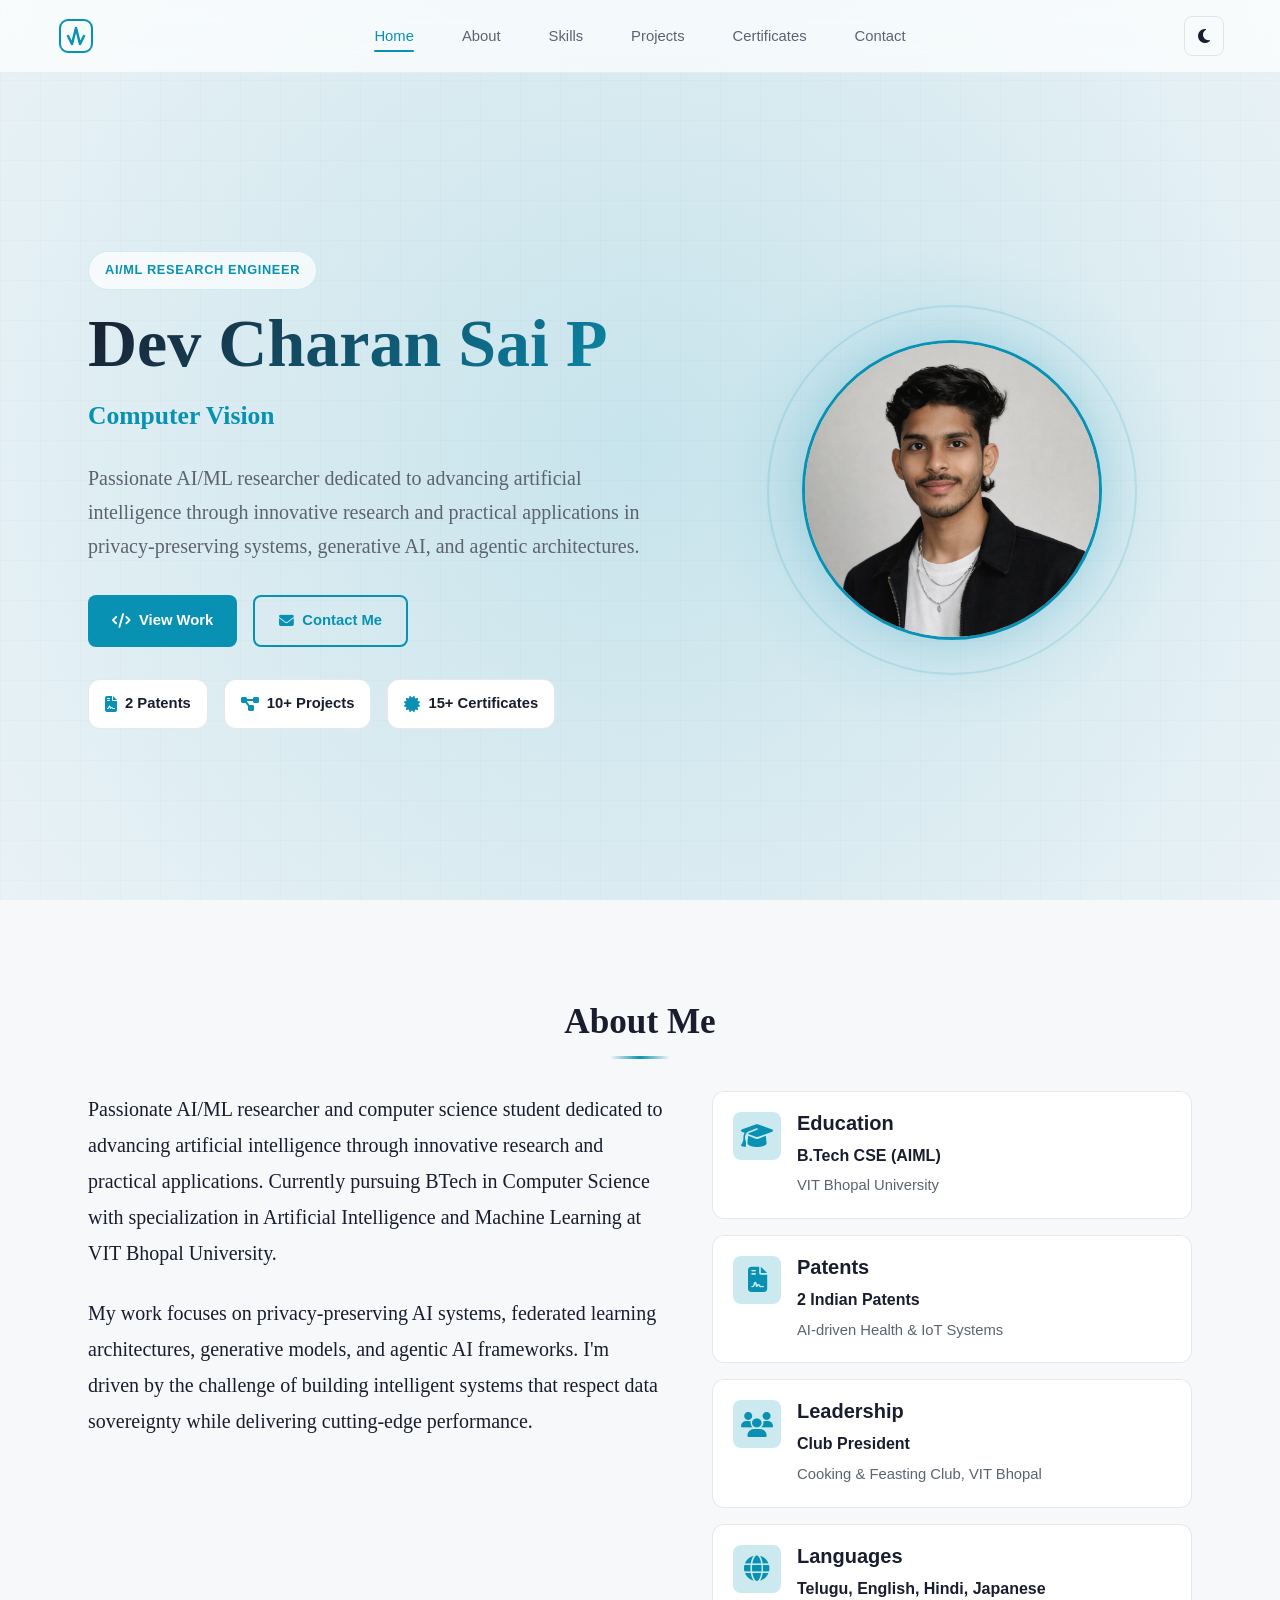
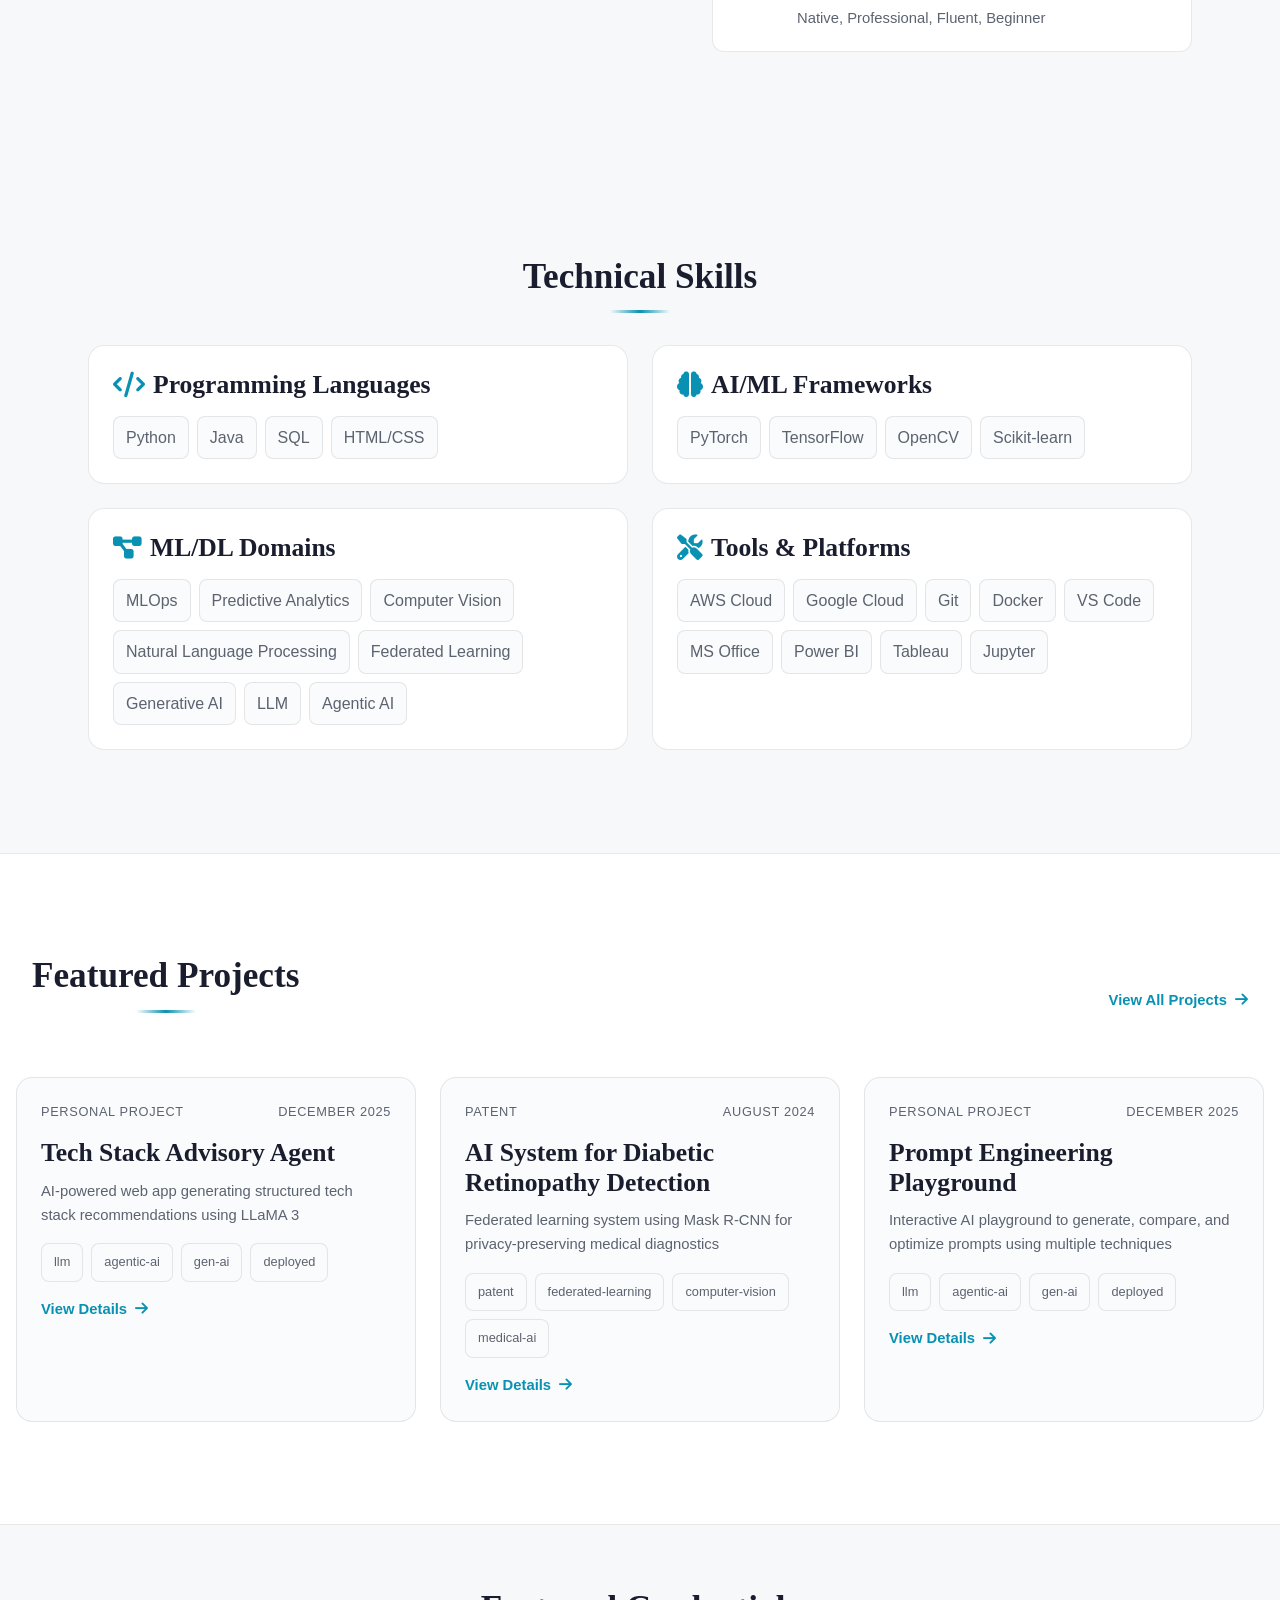
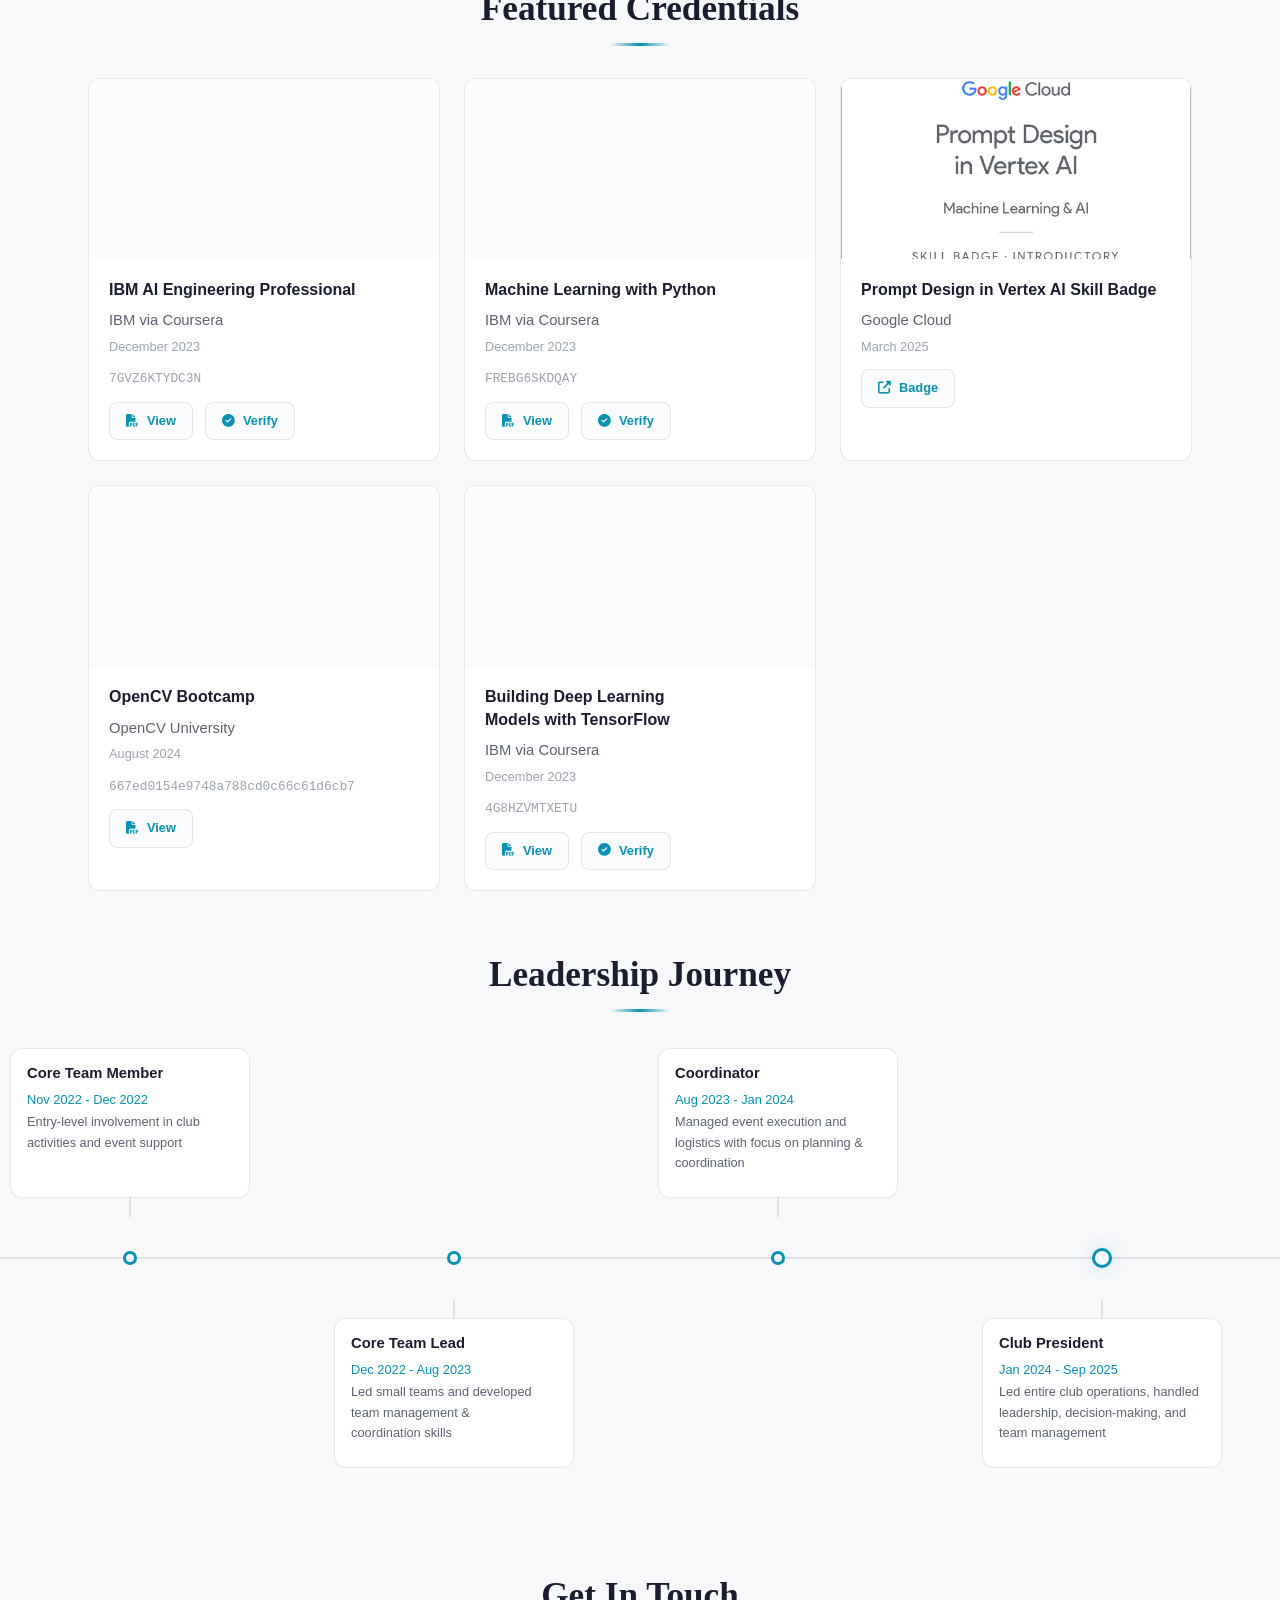
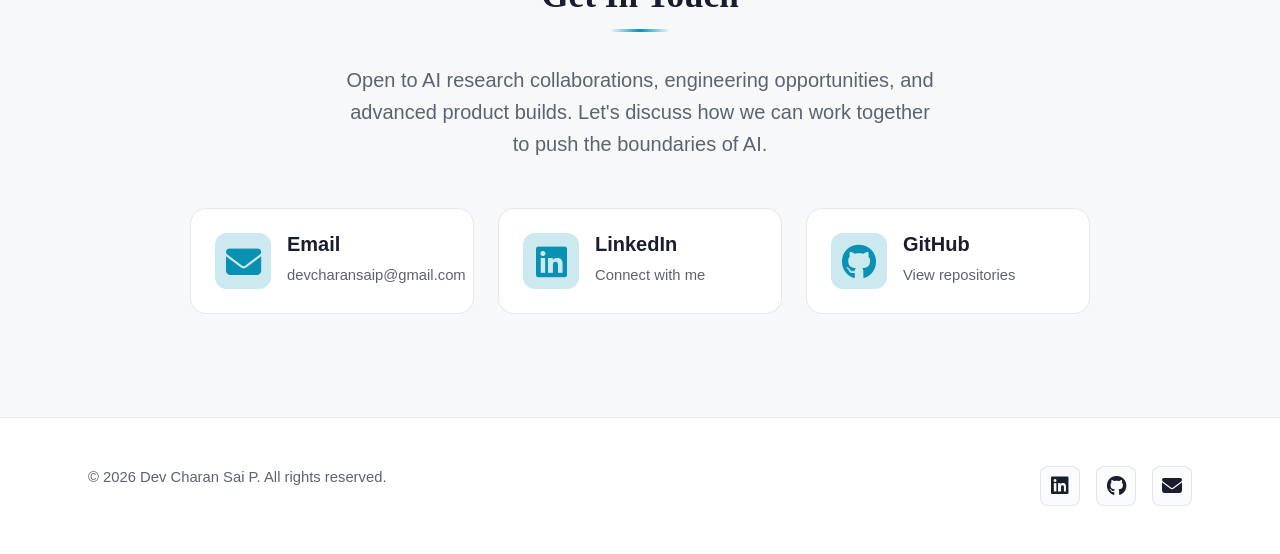
==== commit 32d0c588: "Timeline Debug" ====
--- a/index.html
+++ b/index.html
@@ -278,7 +278,6 @@
         <!-- Leadership Timeline Section -->
         <h2 class="section-title">Leadership Journey</h2>
         <section id="leadership" class="leadership section">
-            <div class="container">
                                 
                 <div class="timeline">
                     <div class="timeline-item">
@@ -326,7 +325,6 @@
                         </div>
                     </div>
                 </div>
-            </div>
         </section>
 
         <!-- Contact Section -->
--- a/style.css
+++ b/style.css
@@ -1255,7 +1255,7 @@
   width: max-content;
   position: relative;
   animation: timelineScroll 35s linear infinite;
-  height: 35dvh;
+  height: 25dvh;
 }
 
 /* Infinite scroll */
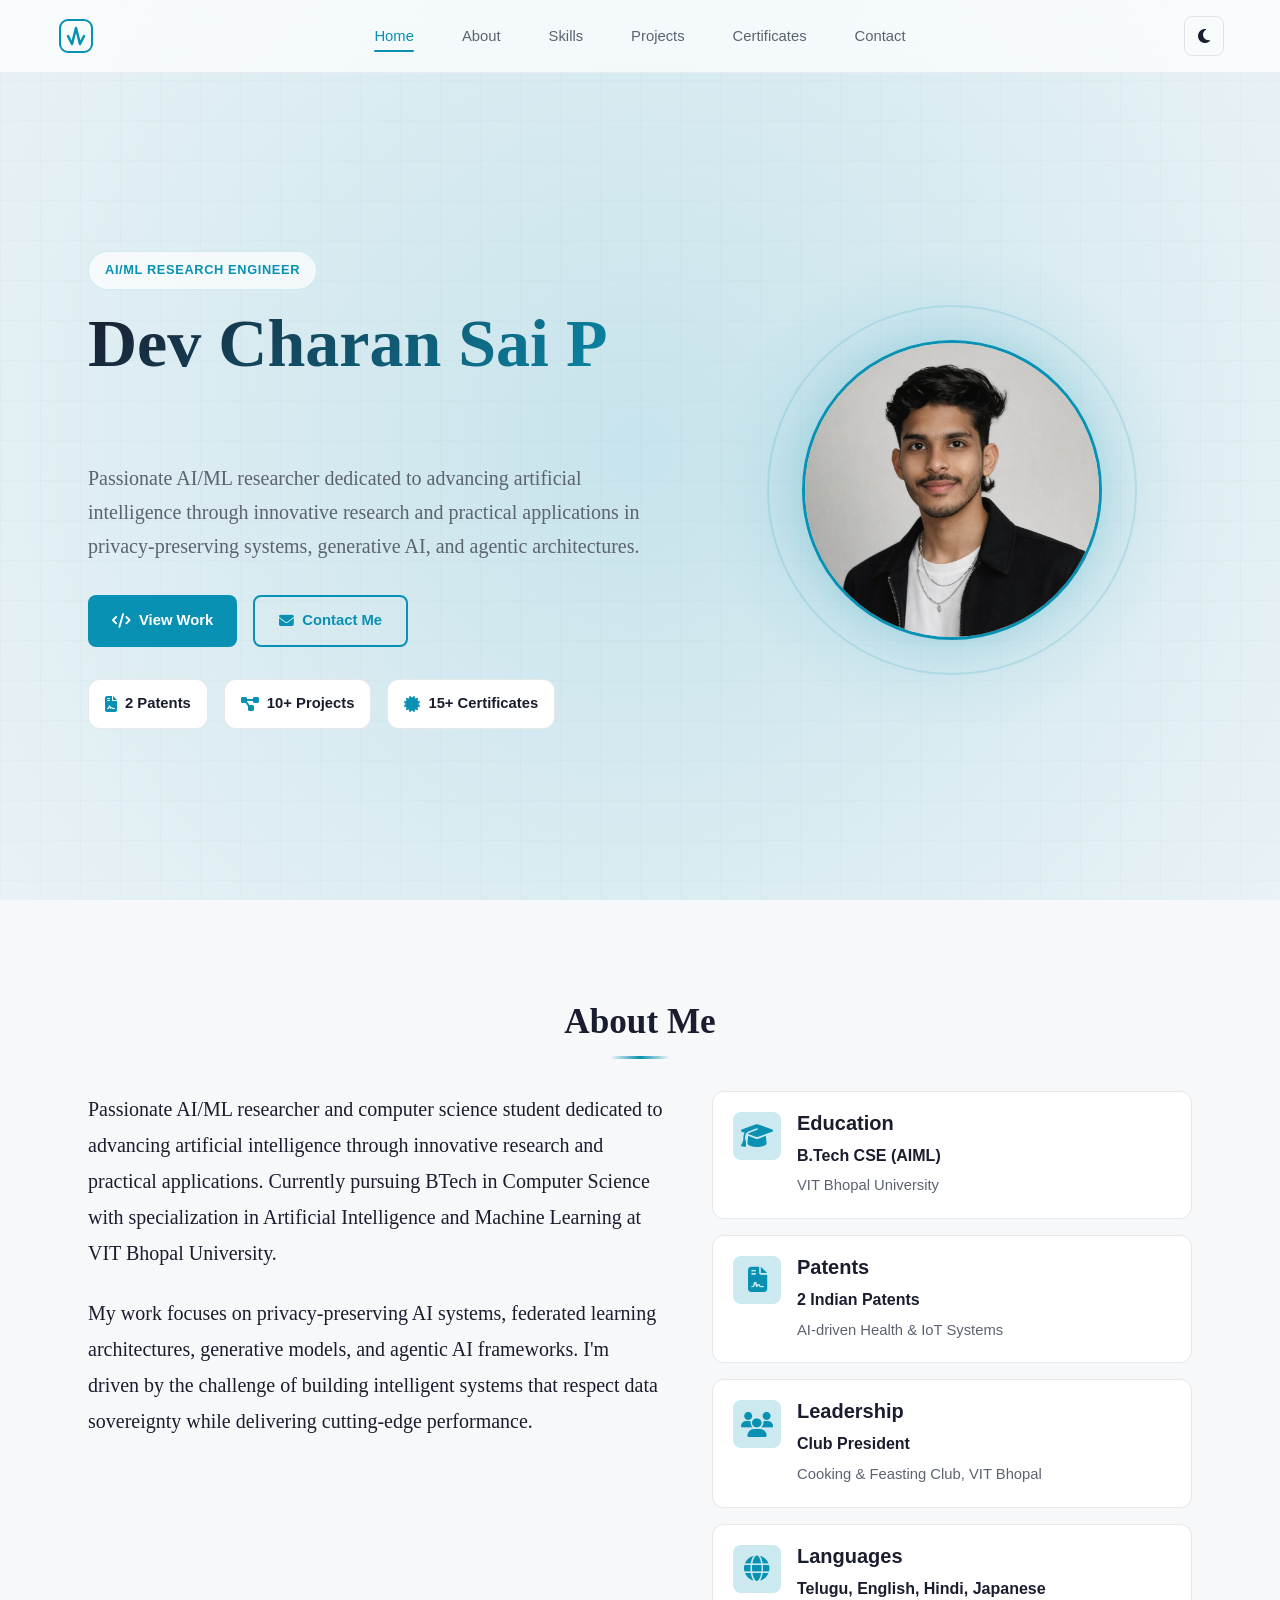
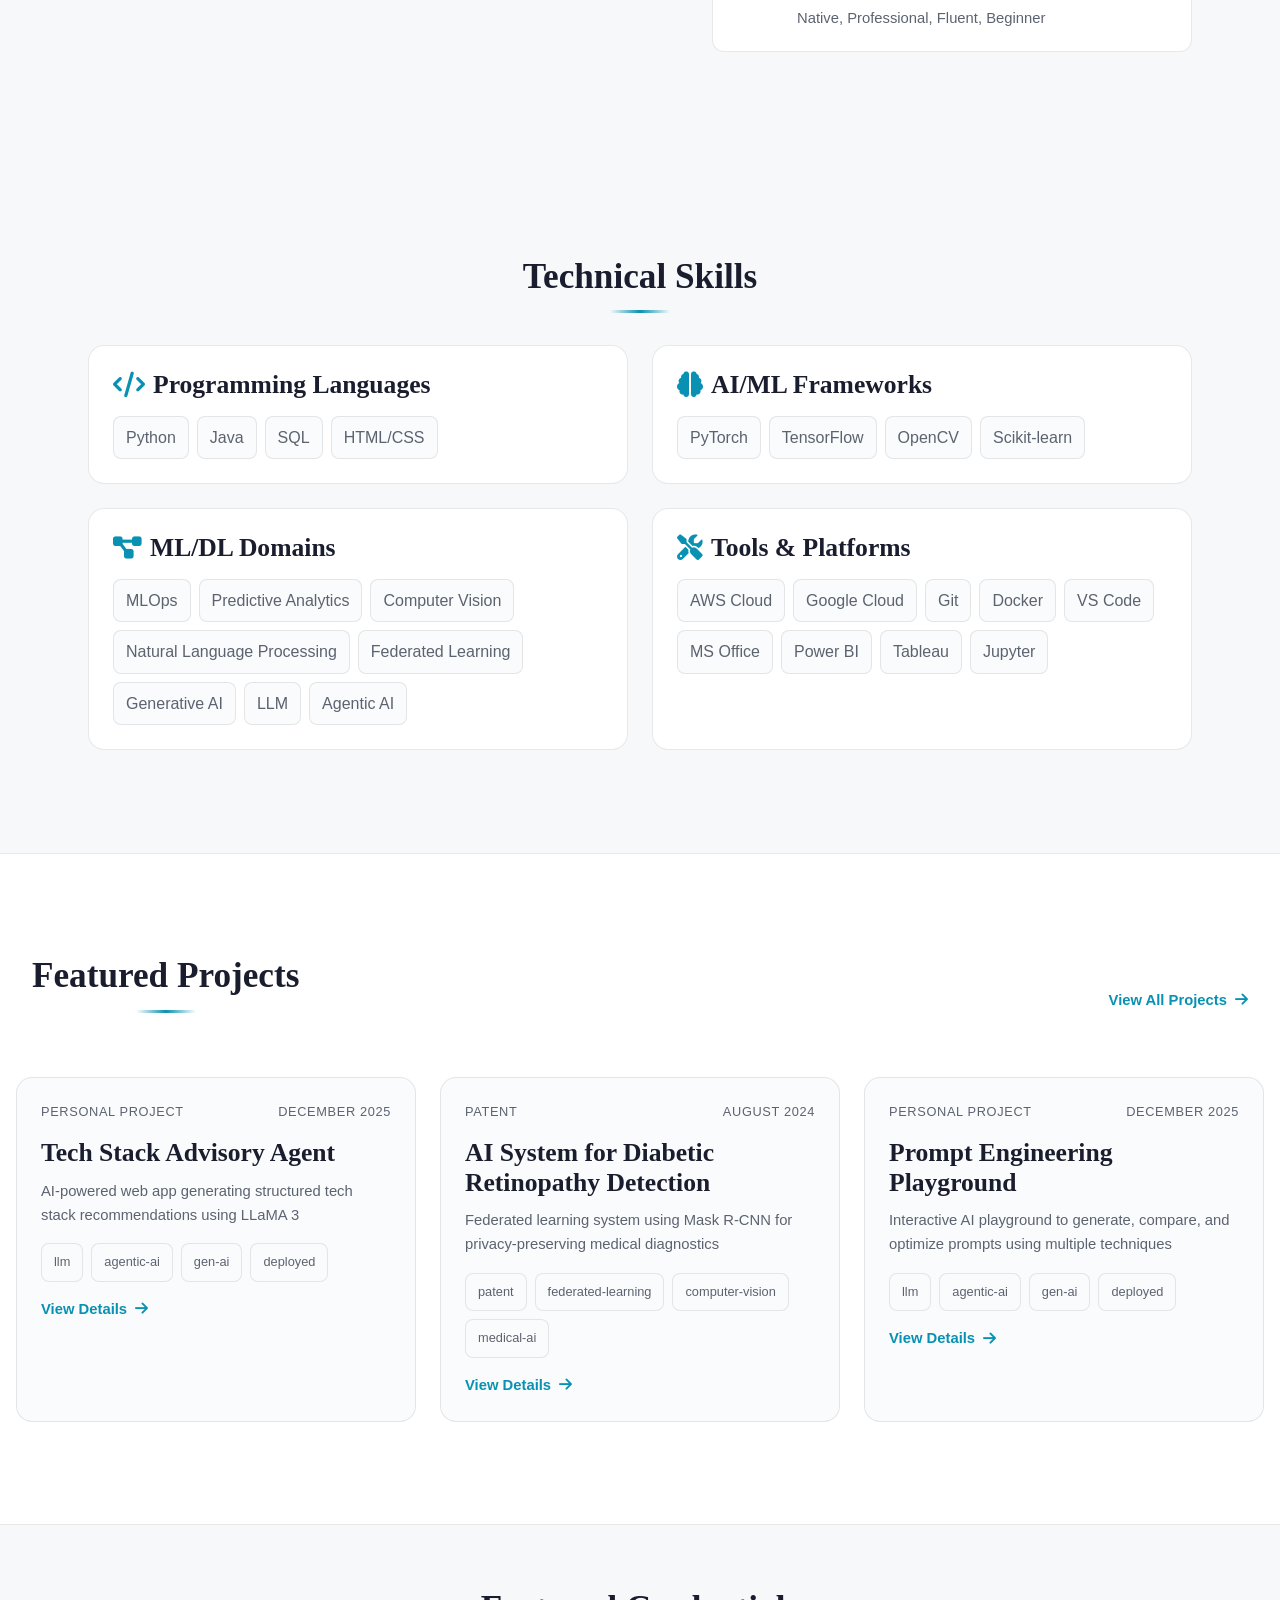
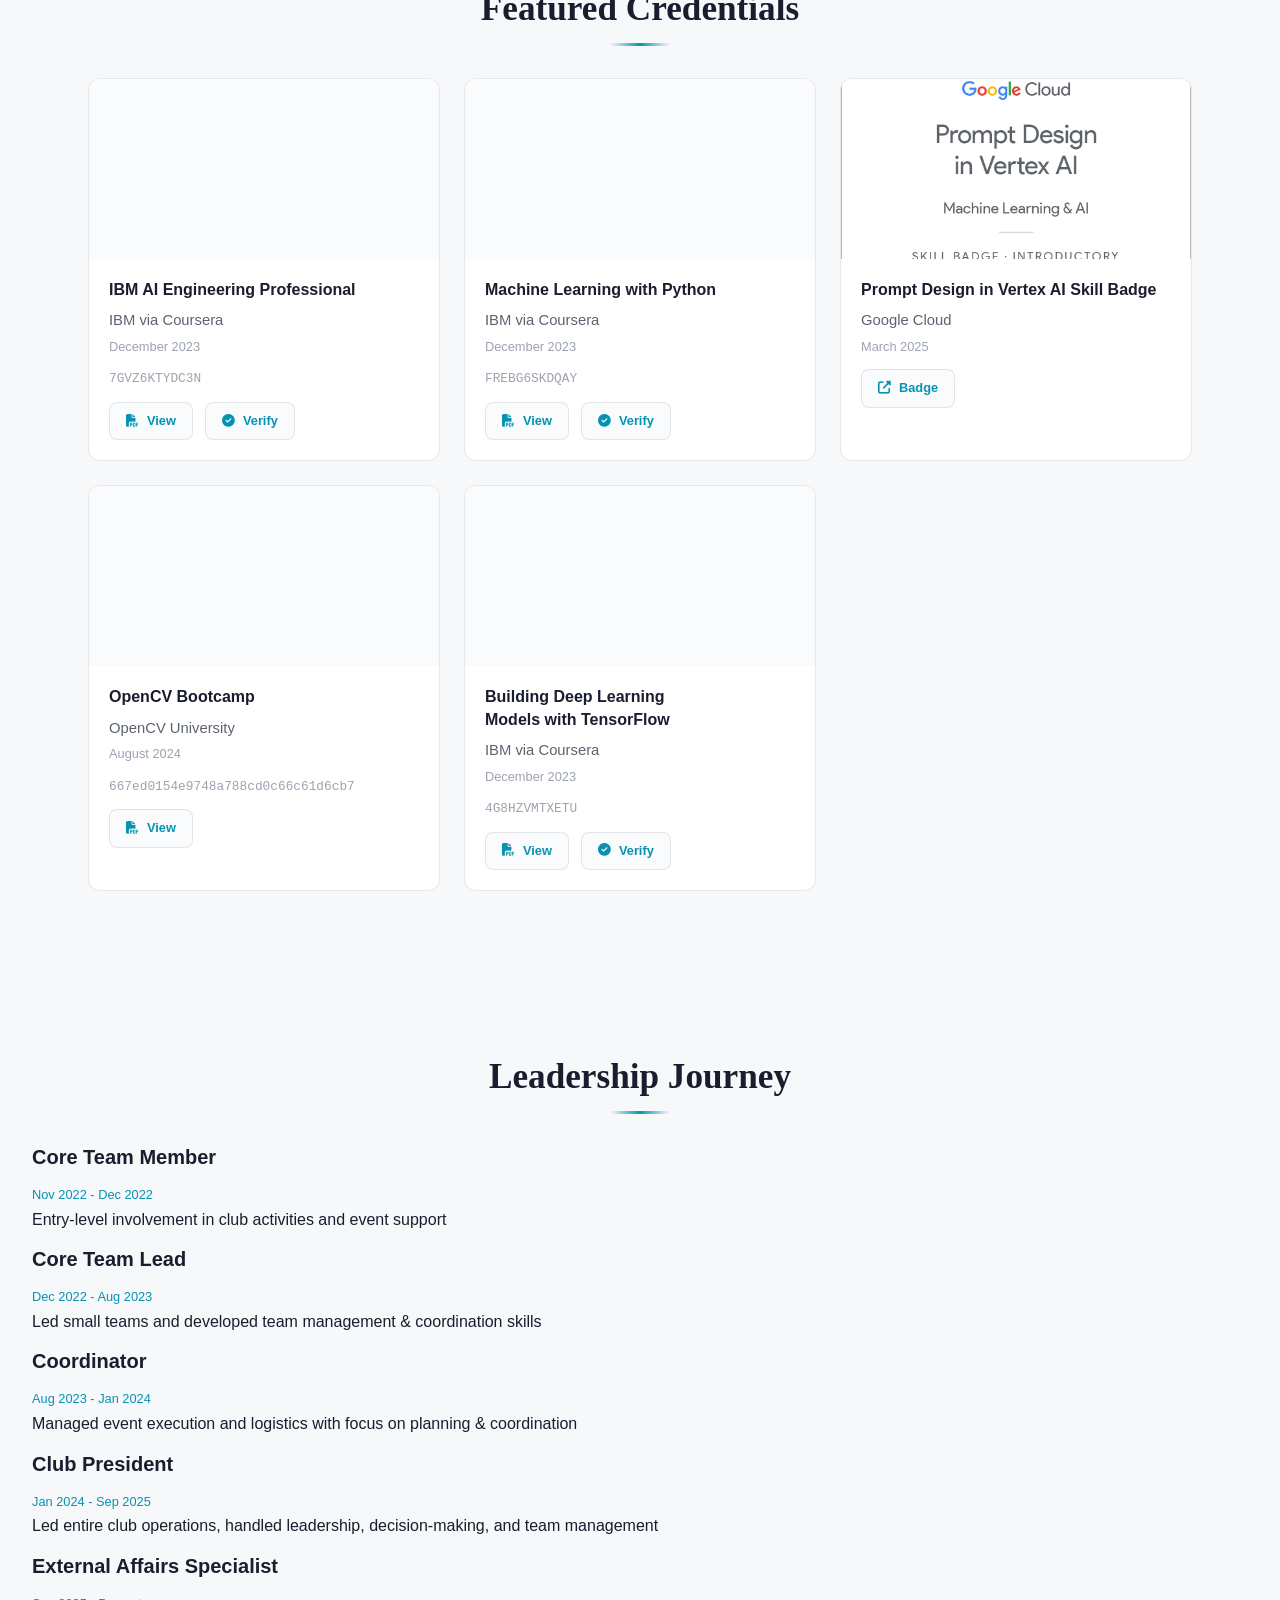
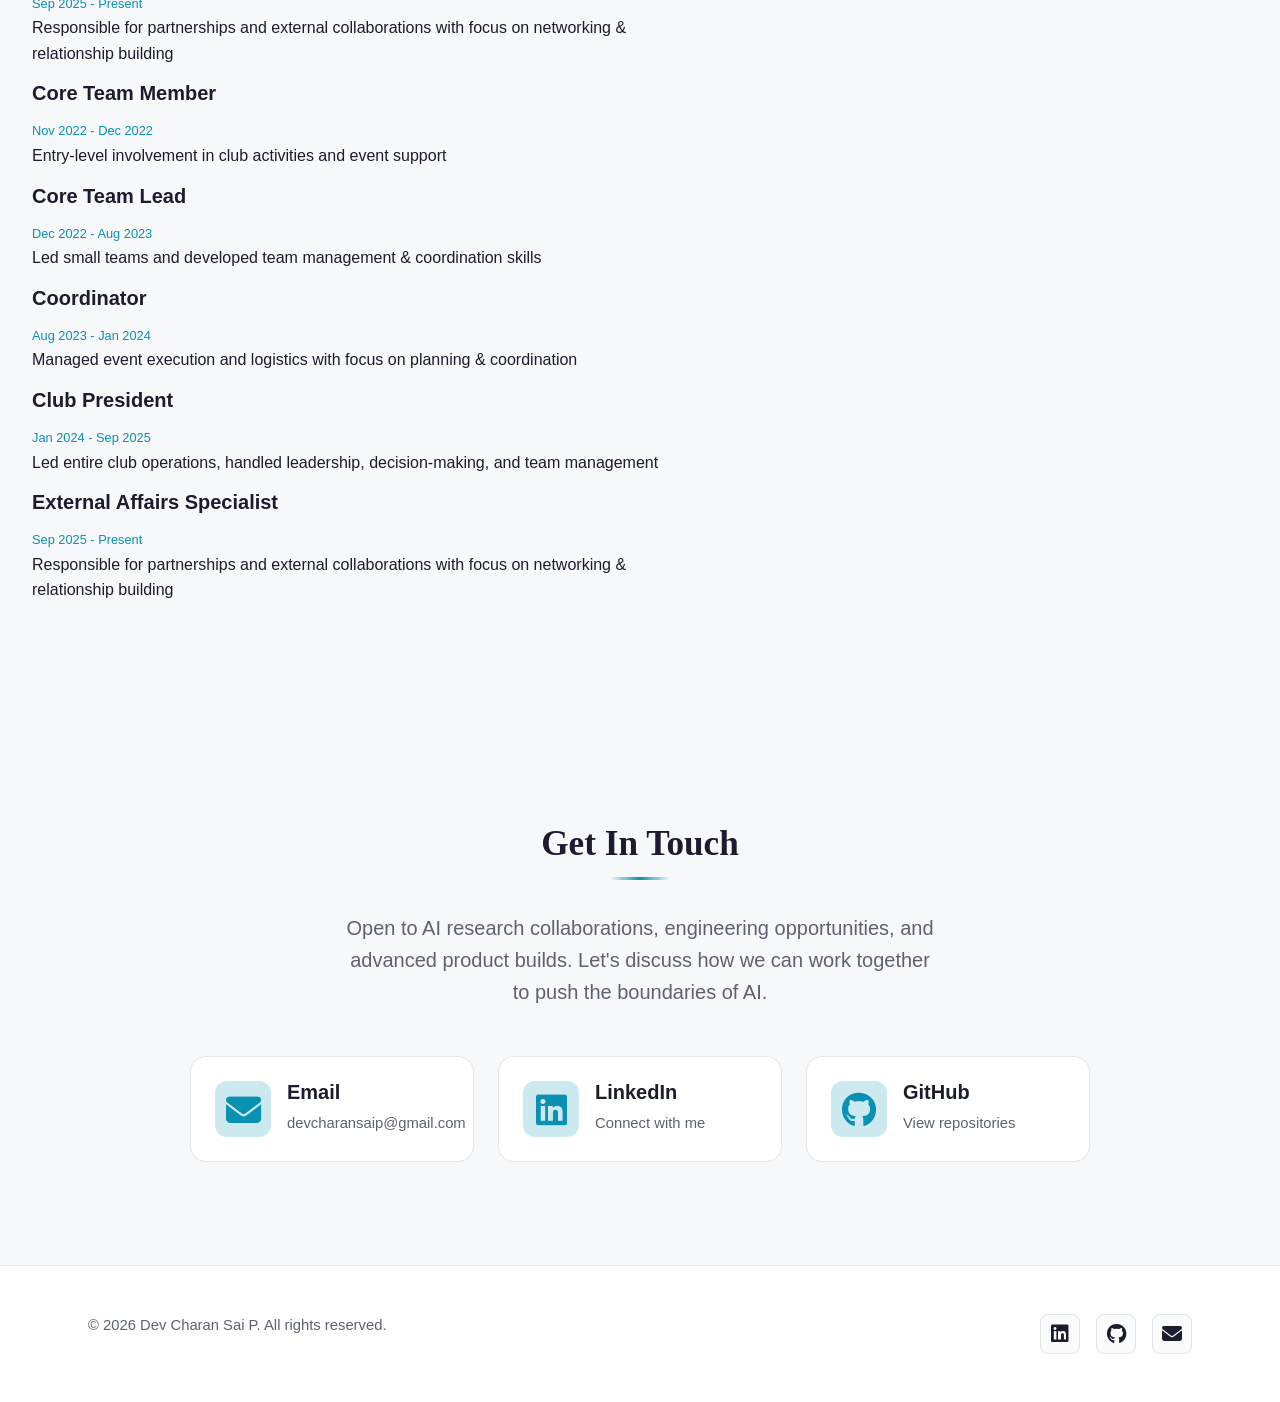
==== commit 3c58883e: "Refactor Leadership Timeline Section in index.html" ====
--- a/index.html
+++ b/index.html
@@ -276,55 +276,68 @@
 
         
         <!-- Leadership Timeline Section -->
-        <h2 class="section-title">Leadership Journey</h2>
         <section id="leadership" class="leadership section">
-                                
-                <div class="timeline">
-                    <div class="timeline-item">
-                        <div class="timeline-marker"></div>
-                        <div class="timeline-content">
+            <div class="container-fluid">
+                <h2 class="section-title">Leadership Journey</h2>
+                
+                <div class="timeline-rail-wrapper">
+                    <div class="timeline-background-line"></div>
+                    
+                    <div class="timeline-rail">
+                        <div class="timeline-card">
                             <h4>Core Team Member</h4>
                             <span class="timeline-date">Nov 2022 - Dec 2022</span>
                             <p>Entry-level involvement in club activities and event support</p>
                         </div>
-                    </div>
-                    
-                    <div class="timeline-item">
-                        <div class="timeline-marker"></div>
-                        <div class="timeline-content">
+                        <div class="timeline-card">
                             <h4>Core Team Lead</h4>
                             <span class="timeline-date">Dec 2022 - Aug 2023</span>
                             <p>Led small teams and developed team management & coordination skills</p>
                         </div>
-                    </div>
-                    
-                    <div class="timeline-item">
-                        <div class="timeline-marker"></div>
-                        <div class="timeline-content">
+                        <div class="timeline-card">
                             <h4>Coordinator</h4>
                             <span class="timeline-date">Aug 2023 - Jan 2024</span>
                             <p>Managed event execution and logistics with focus on planning & coordination</p>
                         </div>
-                    </div>
-                    
-                    <div class="timeline-item timeline-item--highlight">
-                        <div class="timeline-marker"></div>
-                        <div class="timeline-content">
+                        <div class="timeline-card timeline-card--highlight">
                             <h4>Club President</h4>
                             <span class="timeline-date">Jan 2024 - Sep 2025</span>
                             <p>Led entire club operations, handled leadership, decision-making, and team management</p>
                         </div>
-                    </div>
-                    
-                    <div class="timeline-item">
-                        <div class="timeline-marker"></div>
-                        <div class="timeline-content">
+                        <div class="timeline-card">
                             <h4>External Affairs Specialist</h4>
                             <span class="timeline-date">Sep 2025 - Present</span>
                             <p>Responsible for partnerships and external collaborations with focus on networking & relationship building</p>
                         </div>
-                    </div>
-                </div>
+
+                        <div class="timeline-card">
+                            <h4>Core Team Member</h4>
+                            <span class="timeline-date">Nov 2022 - Dec 2022</span>
+                            <p>Entry-level involvement in club activities and event support</p>
+                        </div>
+                        <div class="timeline-card">
+                            <h4>Core Team Lead</h4>
+                            <span class="timeline-date">Dec 2022 - Aug 2023</span>
+                            <p>Led small teams and developed team management & coordination skills</p>
+                        </div>
+                        <div class="timeline-card">
+                            <h4>Coordinator</h4>
+                            <span class="timeline-date">Aug 2023 - Jan 2024</span>
+                            <p>Managed event execution and logistics with focus on planning & coordination</p>
+                        </div>
+                        <div class="timeline-card timeline-card--highlight">
+                            <h4>Club President</h4>
+                            <span class="timeline-date">Jan 2024 - Sep 2025</span>
+                            <p>Led entire club operations, handled leadership, decision-making, and team management</p>
+                        </div>
+                        <div class="timeline-card">
+                            <h4>External Affairs Specialist</h4>
+                            <span class="timeline-date">Sep 2025 - Present</span>
+                            <p>Responsible for partnerships and external collaborations with focus on networking & relationship building</p>
+                        </div>
+                    </div>
+                </div>
+            </div>
         </section>
 
         <!-- Contact Section -->
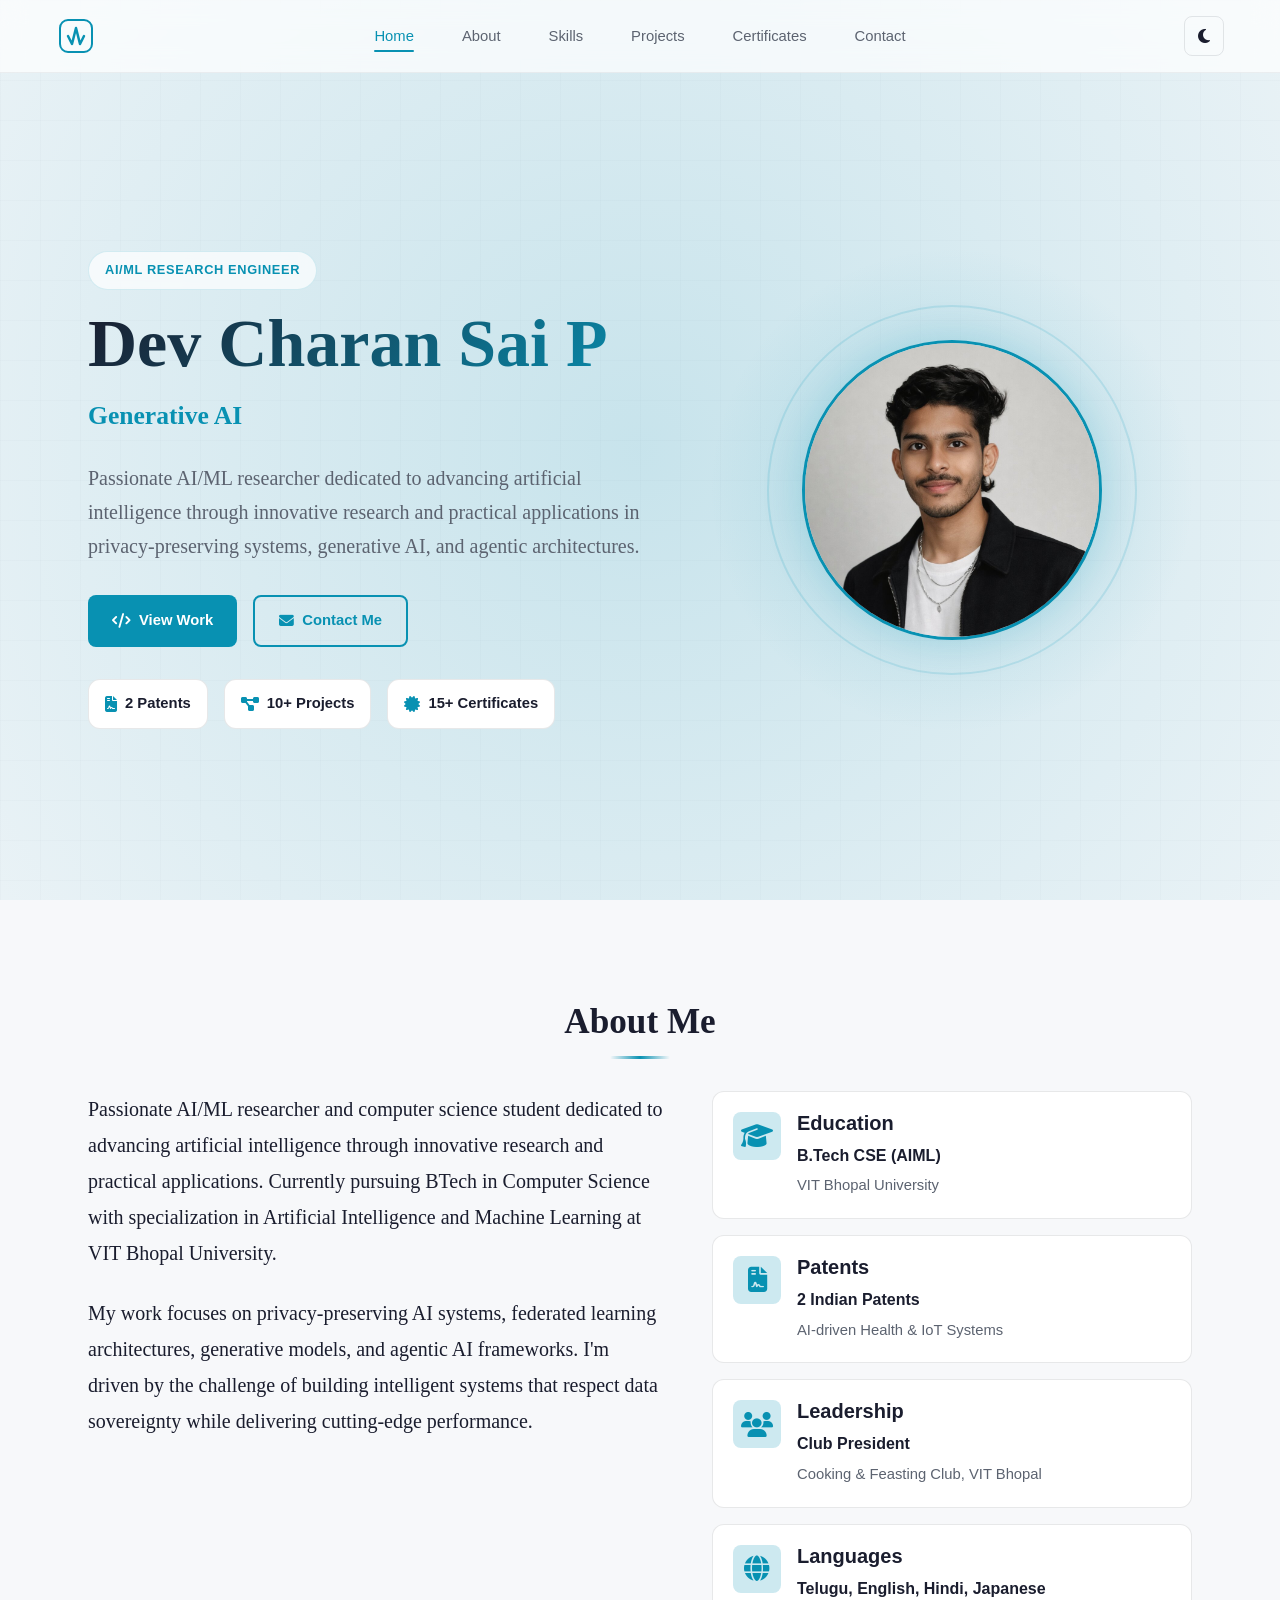
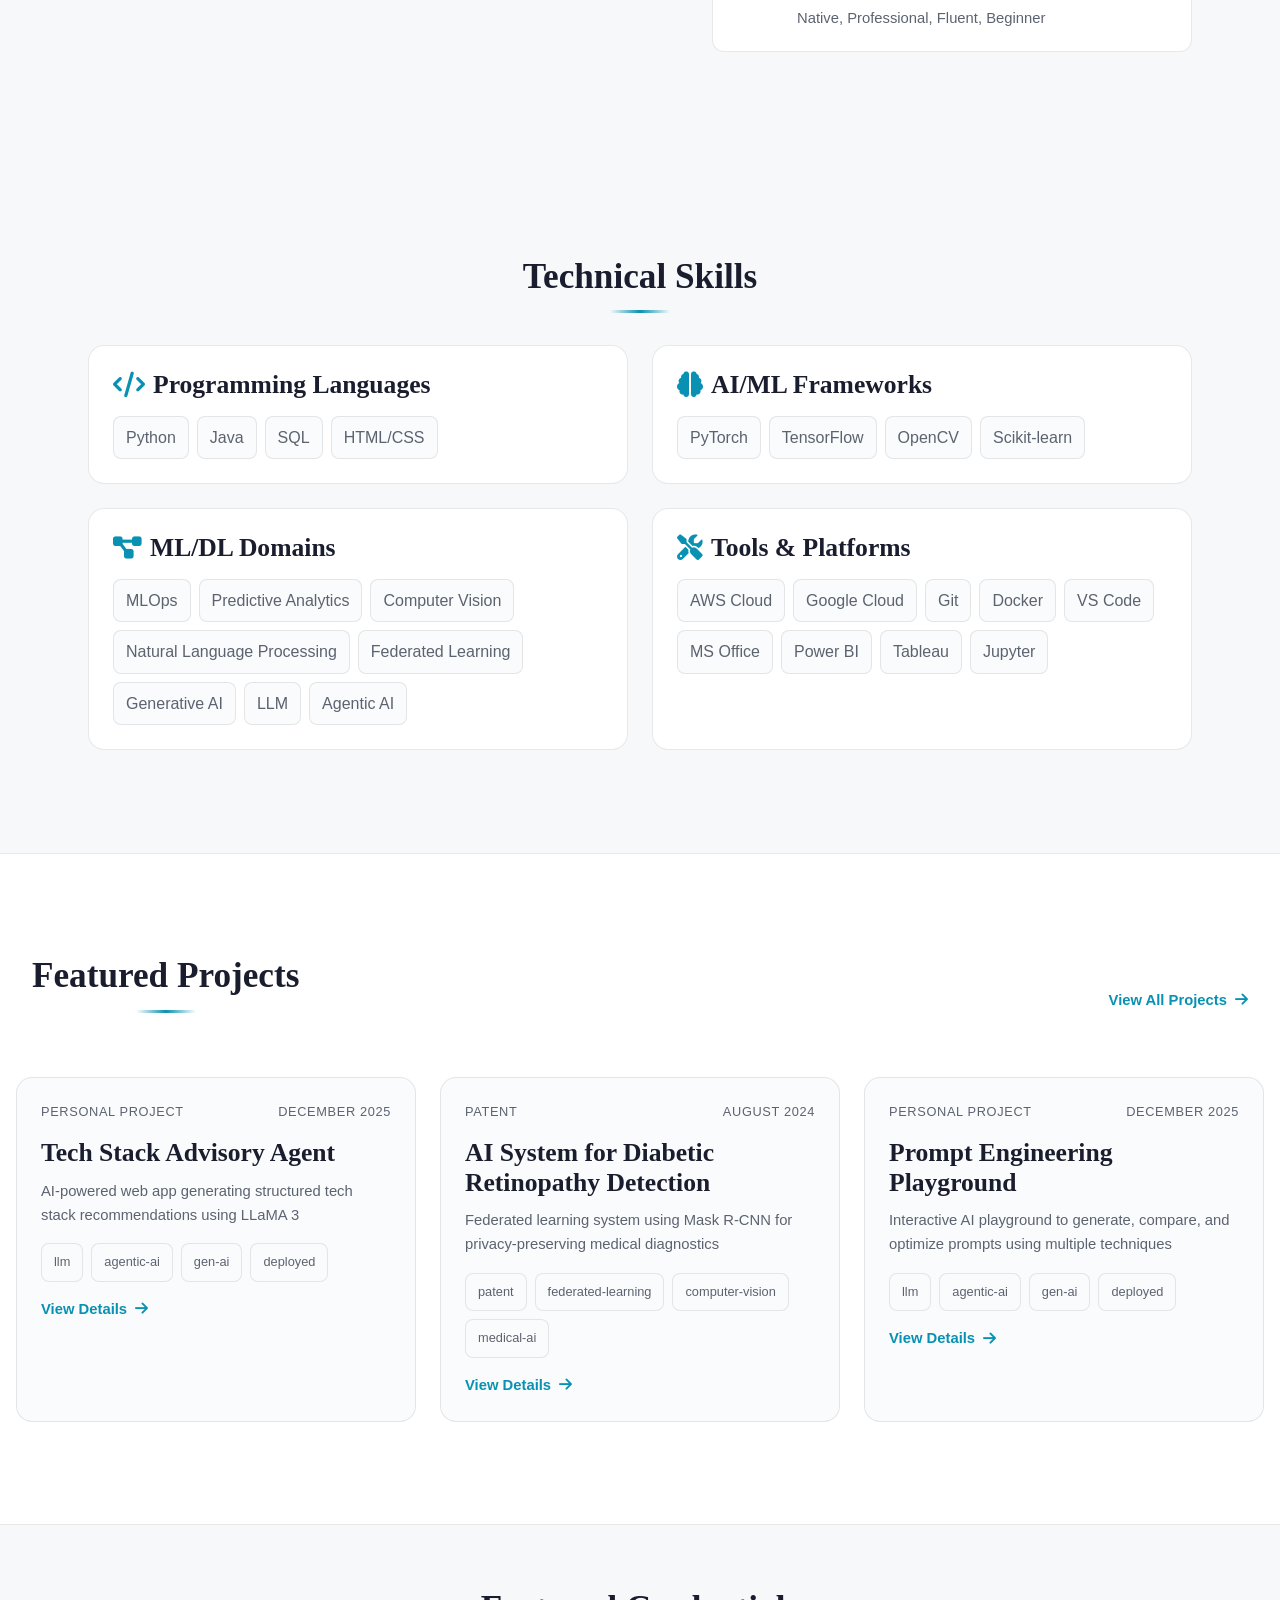
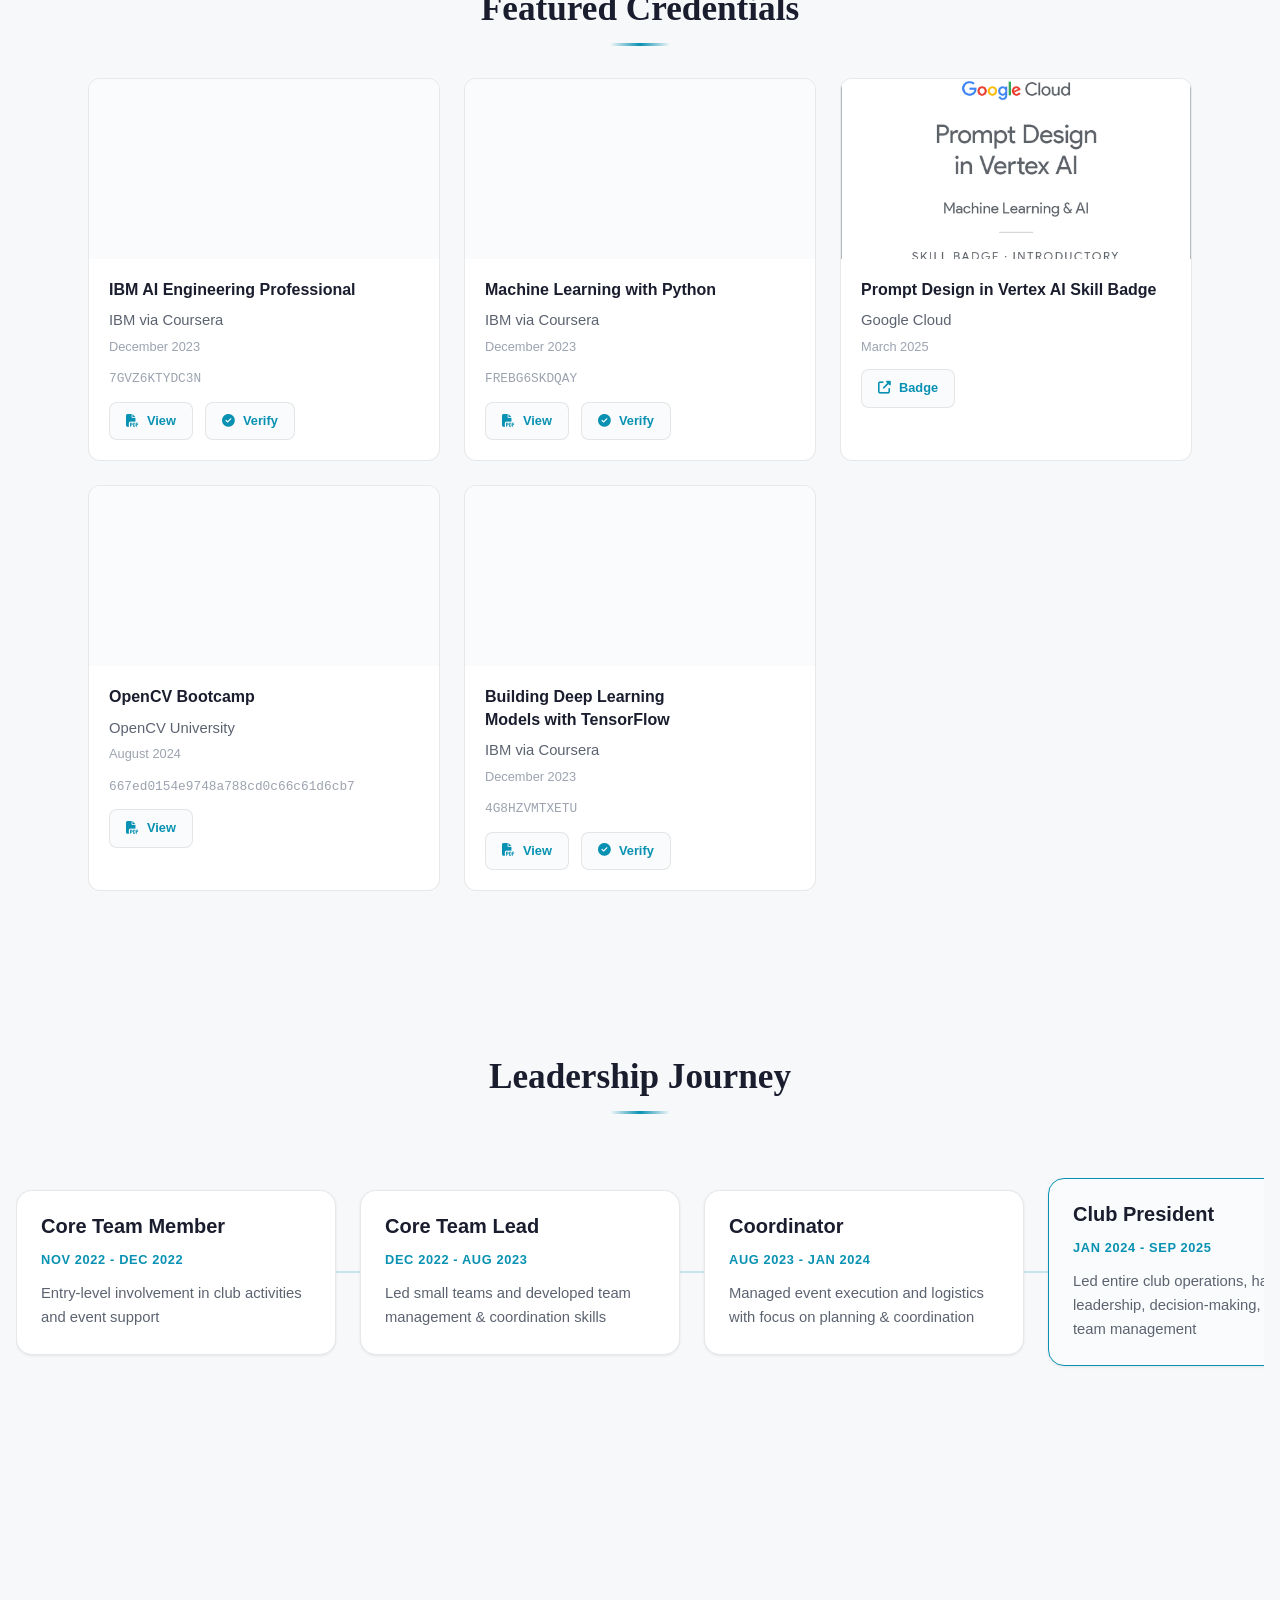
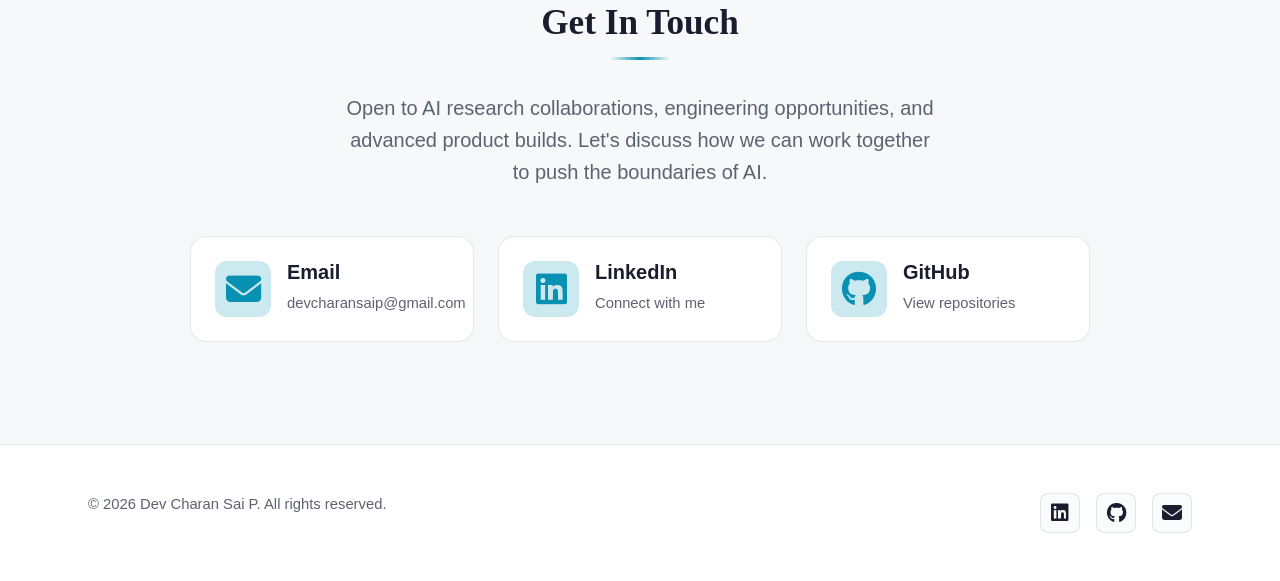
==== commit 0b4886fa: "Update Git Repo Links" ====
--- a/index.html
+++ b/index.html
@@ -411,3 +411,4 @@
     <script src="app.js"></script>
 </body>
 </html>
+
--- a/style.css
+++ b/style.css
@@ -32,6 +32,7 @@
   --space-20: 5rem;
   --space-24: 6rem;
   --space-32: 8rem;
+  --space-64: 32rem;
 
   /* Font Families */
   --font-display: 'Boska', Georgia, serif;
@@ -1238,158 +1239,97 @@
 }
 
 /* ===============================
-   FIXED LEADERSHIP TIMELINE
+   LEADERSHIP TIMELINE (Marquee Rail)
 ================================ */
 
-.timeline-wrapper {
-  /* border: 2px solid red; */
+.timeline-rail-wrapper {
   position: relative;
   overflow: hidden;
-  /* padding: var(--space-12) 0; */
-}
-
-.timeline {
-  display: flex;
-  align-items: center;
-  gap: var(--space-16);
-  width: max-content;
-  position: relative;
-  animation: timelineScroll 35s linear infinite;
-  height: 25dvh;
-}
-
-/* Infinite scroll */
-@keyframes timelineScroll {
-  0% { transform: translateX(0); }
-  100% { transform: translateX(-50%); }
-}
-
-/* CENTER LINE */
-.timeline::before {
-  content: '';
+  padding-block: var(--space-8);
+  margin-inline: calc(-1 * var(--space-4)); /* Reaches edges of screen */
+}
+
+/* The continuous glowing line passing through the cards */
+.timeline-background-line {
   position: absolute;
   top: 50%;
   left: 0;
   width: 100%;
   height: 2px;
-  background: var(--color-border);
+  background: var(--color-primary-glow);
   transform: translateY(-50%);
-  z-index: 0;
-}
-
-/* ITEM */
-.timeline-item {
+  z-index: 1;
+}
+
+.timeline-rail {
+  display: flex;
+  align-items: center;
+  gap: var(--space-6);
+  width: max-content;
+  animation: marquee 35s linear infinite;
   position: relative;
+  z-index: 2; /* Sits above the background line */
+  padding-right: var(--space-6);  
+}
+
+.timeline-card:nth-child(5),
+.timeline-card:nth-child(10) {
+  margin-right: var(--space-64); /* You can change this to space-16 or space-32 to adjust the gap size */
+}
+
+.timeline-rail:hover {
+  animation-play-state: paused;
+}
+
+.timeline-card {
   flex-shrink: 0;
-  width: 260px;
-  display: flex;
-  justify-content: center;
-}
-
-/* NODE */
-.timeline-marker {
-  position: absolute;
-  top: 50%;
-  left: 50%;
-  width: 14px;
-  height: 14px;
-  background: var(--color-bg);
-  border: 3px solid var(--color-primary);
-  border-radius: 50%;
-  transform: translate(-50%, -50%);
-  z-index: 2;
-}
-
-/* GLOW NODE */
-.timeline-item--highlight .timeline-marker {
-  width: 20px;
-  height: 20px;
-  box-shadow: var(--shadow-glow);
-}
-
-/* CARD BASE */
-.timeline-content {
-  position: absolute;
-  width: 240px;
-  height: 150px;
+  width: 320px;
   background: var(--color-surface);
   border: 1px solid var(--color-border);
-  border-radius: var(--radius-lg);
-  padding: var(--space-4);
+  border-radius: var(--radius-xl);
+  padding: var(--space-6);
   transition: all var(--transition-base);
-}
-
-/* TOP ITEMS */
-.timeline-item:nth-child(odd) .timeline-content {
-  bottom: 60px;
-}
-
-/* BOTTOM ITEMS */
-.timeline-item:nth-child(even) .timeline-content {
-  top: 60px;
-}
-
-/* CONNECTOR LINE */
-.timeline-content::after {
-  content: '';
-  position: absolute;
-  left: 50%;
-  width: 2px;
-  height: 20px;
-  background: var(--color-border);
-  transform: translateX(-50%);
-}
-
-.timeline-item:nth-child(odd) .timeline-content::after {
-  bottom: -20px;
-}
-
-.timeline-item:nth-child(even) .timeline-content::after {
-  top: -20px;
-}
-
-/* HOVER */
-.timeline-content:hover {
+  box-shadow: var(--shadow-sm);
+}
+
+.timeline-card:hover {
   border-color: var(--color-edge-glow);
   box-shadow: var(--shadow-glow);
   transform: translateY(-4px);
 }
 
-/* TEXT */
-.timeline-content h4 {
+/* Highlighted specific roles (e.g., President) */
+.timeline-card--highlight {
+  border-color: var(--color-primary);
+  background: var(--color-surface-2);
+}
+
+.timeline-card h4 {
+  font-size: var(--text-lg);
+  color: var(--color-text);
+  margin-bottom: var(--space-2);
+}
+
+.timeline-card .timeline-date {
+  display: inline-block;
+  font-size: var(--text-xs);
+  color: var(--color-primary);
+  font-weight: 600;
+  margin-bottom: var(--space-3);
+  text-transform: uppercase;
+  letter-spacing: 0.05em;
+}
+
+.timeline-card p {
   font-size: var(--text-sm);
-  margin-bottom: var(--space-1);
-}
-
-.timeline-date {
-  font-size: var(--text-xs);
-  color: var(--color-primary);
-  margin-bottom: var(--space-1);
-}
-
-.timeline-content p {
-  font-size: var(--text-xs);
   color: var(--color-text-muted);
-}
-
-/* MOBILE FALLBACK */
+  margin: 0;
+  line-height: 1.6;
+}
+
 @media (max-width: 768px) {
-  .timeline {
-    animation: none;
-  }
-
-  .timeline-content {
-    position: relative;
-    top: auto !important;
-    bottom: auto !important;
-  }
-
-  .timeline::before {
-    display: none;
-  }
-
-  .timeline-marker {
-    display: none;
+  .timeline-card {
+    width: 280px; /* Slightly smaller cards on mobile */
   }
 }
 
